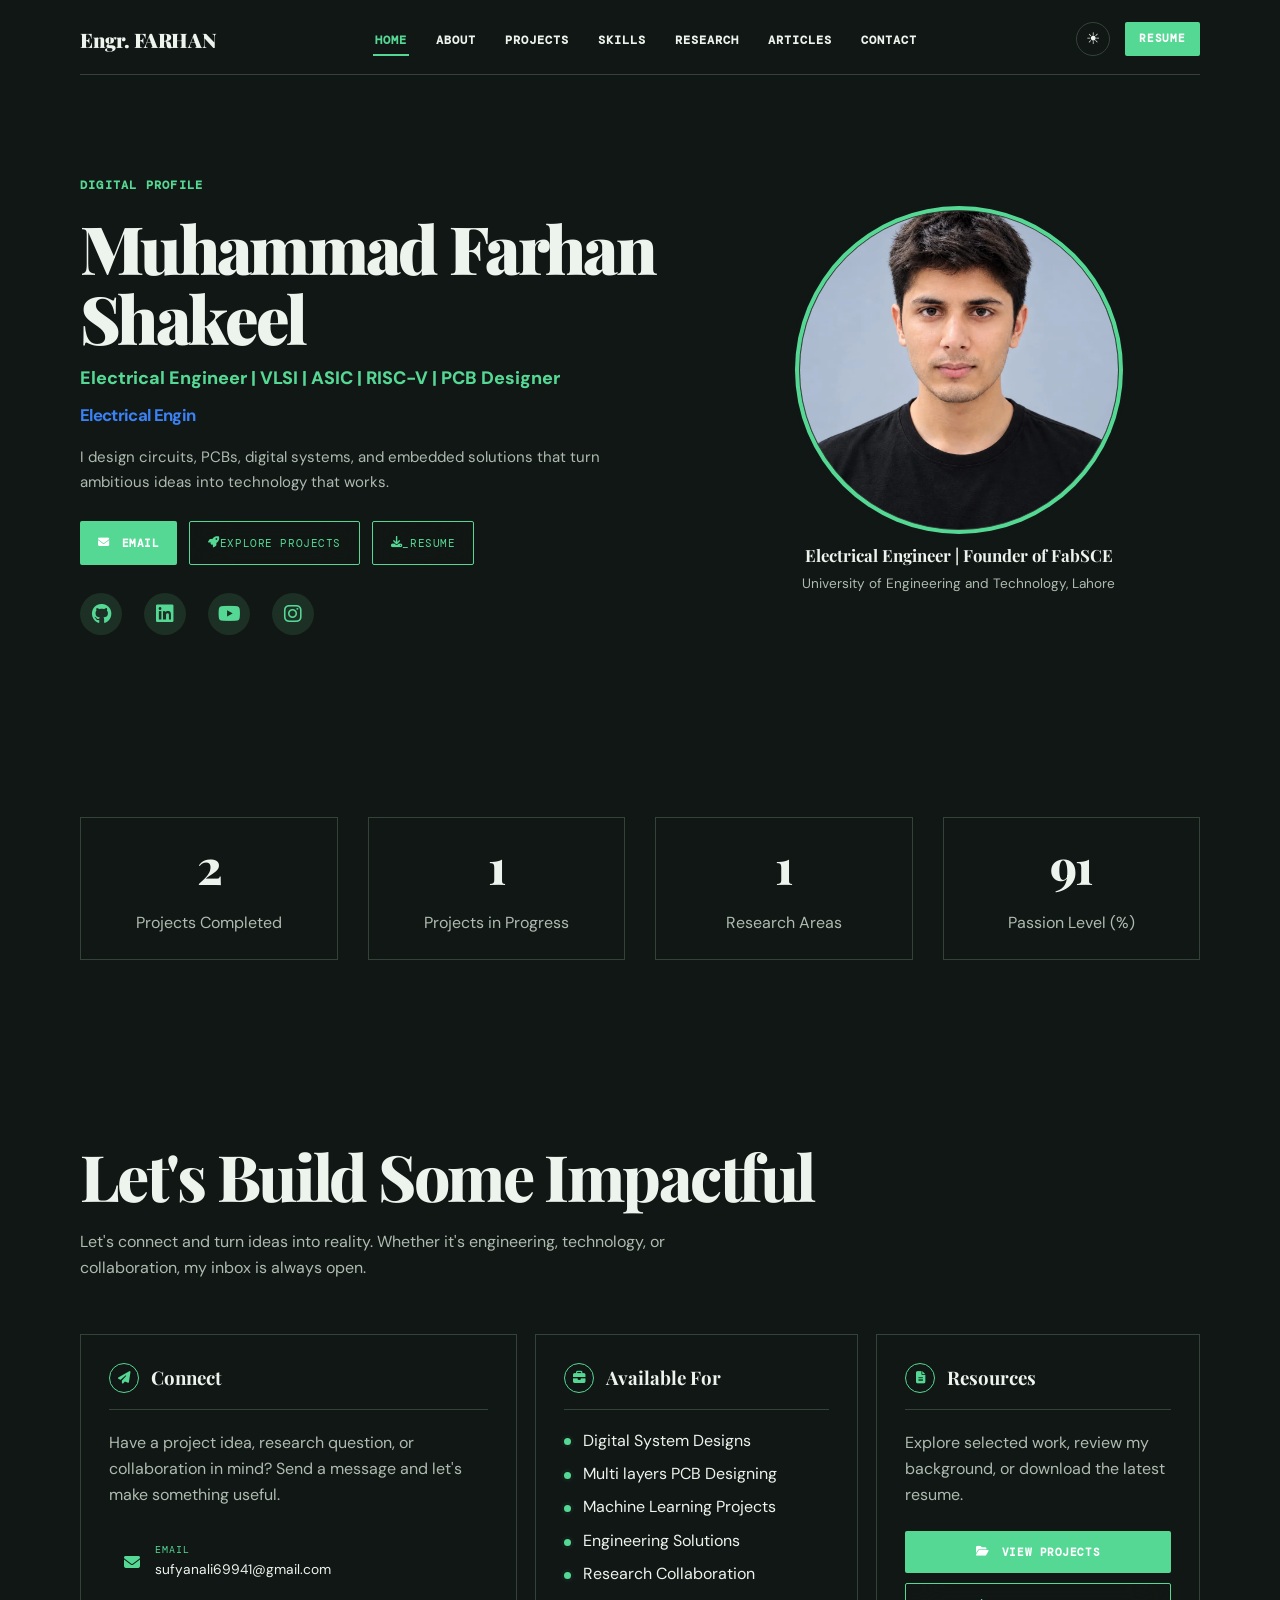
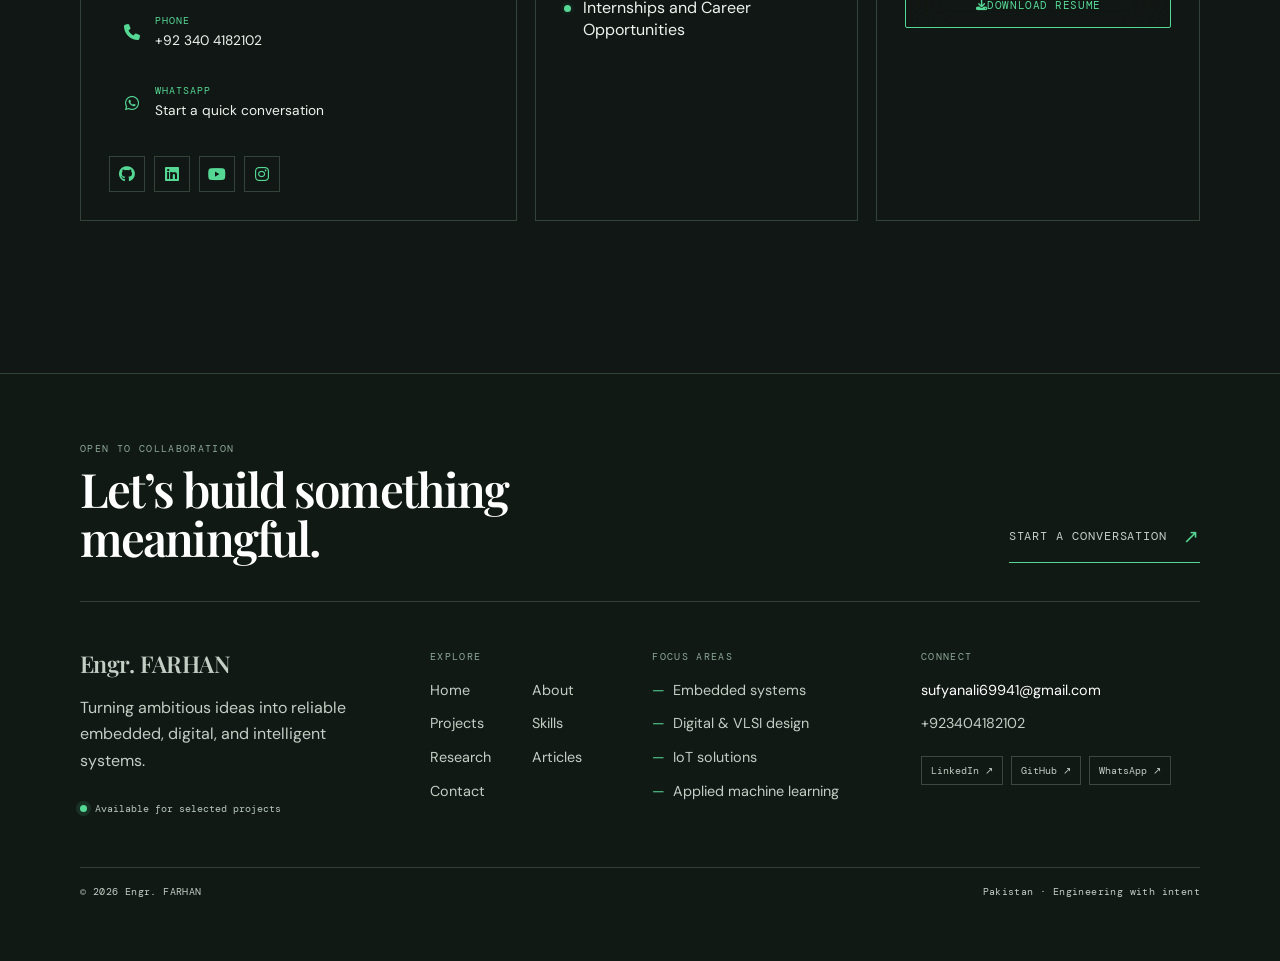
==== index.html @ 2e09f573 "Done" ====
<!DOCTYPE html>
<html lang="en">

<head>

    <script>
        if (localStorage.getItem("portfolio-theme") !== "light") document.documentElement.classList.add("dark-mode-preload");
    </script>

    <meta charset="UTF-8">

    <link rel="preload" as="image" href="assets/images/profile/profile.webp" fetchpriority="high">

    <meta http-equiv="X-UA-Compatible" content="IE=edge">

    <meta name="viewport"
          content="width=device-width, initial-scale=1.0">

    <title>Muhammad Farhan Shakeel | Electrical Engineer | VLSI Engineer | Founder of FabSCE</title>

    <meta name="description"
          content="Portfolio of Farhan — Electrical Engineering Student specializing in Embedded Systems, Digital Systems, Microprocessors, Machine Learning, IoT and PCB Design.">

    <!-- Fonts -->

    <link rel="preconnect"
          href="https://fonts.googleapis.com">

    <link rel="preconnect"
          href="https://fonts.gstatic.com"
          crossorigin>

    <link href="https://fonts.googleapis.com/css2?family=Inter:wght@300;400;500;600;700;800;900&display=swap"
          rel="stylesheet">

    <!-- Icons -->

    <link rel="stylesheet"
          href="https://cdnjs.cloudflare.com/ajax/libs/font-awesome/6.6.0/css/all.min.css">

    <!-- CSS -->
<link rel="stylesheet" href="assets/css/variables.css">
<link rel="stylesheet" href="assets/css/base.css">
<link rel="stylesheet" href="assets/css/navbar.css">
<link rel="stylesheet" href="assets/css/hero.css">
<link rel="stylesheet" href="assets/css/projects.css">
<link rel="stylesheet" href="assets/css/project-page.css">
<link rel="stylesheet" href="assets/css/animations.css">
<link rel="stylesheet" href="assets/css/responsive.css">
<link rel="stylesheet" href="assets/css/reference-theme.css">

</head>

<body class="home-page">

    <!-- Loading Screen -->

    <div id="loader"></div>

    <!-- Animated Background -->

    <div class="background-animation"></div>

    <!-- Cursor -->

    <div class="progress-bar"></div>

    <!-- ========================= -->
    <!-- Navigation -->
    <!-- ========================= -->


      <header>

    <nav class="navbar">

        <a href="index.html" class="logo">
            Engr.<span>FARHAN</span>
        </a>

        <ul class="nav-links">

            <li><a class="active" href="index.html">Home</a></li>

            <li><a href="about.html">About</a></li>

            <li><a href="projects.html">Projects</a></li>

            <li><a href="skills.html">Skills</a></li>

            <li><a href="research.html">Research</a></li>

            <li><a href="contact.html">Contact</a></li>

        </ul>

        <div class="nav-right">
            <a href="assets/resume/resume.pdf"
               class="resume-btn">Resume
            </a>
        </div>

        <div class="menu-btn" aria-label="Open navigation menu">
            <i class="fa-solid fa-bars"></i>
        </div>
    </nav>

</header>

<div class="overlay"></div>

<nav class="mobile-nav">

    <ul>

        <li><a href="index.html">Home</a></li>

        <li><a href="about.html">About</a></li>

        <li><a href="projects.html">Projects</a></li>

        <li><a href="skills.html">Skills</a></li>

        <li><a href="research.html">Research</a></li>

        <li><a href="contact.html">Contact</a></li>

    </ul>

</nav>

    </header>

   <!-- =====================================================
                    HERO SECTION
====================================================== -->

<section id="home" class="hero">

    <div class="container hero-container">

        <div class="hero-left">

            <div class="hero-badge">

                <i class="fa-solid fa-bolt"></i>

                <span>Digital Profile</span>

            </div>

            <h1>Muhammad Farhan Shakeel</h1>

            <p class="hero-intro">
                <span class="hero-identity">Electrical Engineer | VLSI | ASIC | RISC-V | PCB Designer </span>
            </p>

            <h2 class="typing-text">Electrical Engineer</h2>

            <p class="hero-description">
                I design circuits, PCBs, digital systems, and embedded solutions
                that turn ambitious ideas into technology that works.
            </p>

            <div class="hero-buttons">

                <a href="mailto:sufyanali69941@gmail.com" class="btn-primary">
                    <i class="fa-solid fa-envelope"></i>
                    Email
                </a>

                <a href="projects.html"
                   class="btn-secondary">

                    <i class="fa-solid fa-rocket"></i>

                    Explore Projects

                </a>

                <a href="assets/resume/resume.pdf"
                   class="btn-secondary">

                    <i class="fa-solid fa-download"></i>
                       _Resume
                </a>
            </div>

            <div class="hero-social">
                <a href="https://github.com/farhan-shakeel-ee">
                    <i class="fab fa-github"></i>
                </a>

                <a href="https://www.linkedin.com/in/farhanshakeel-ee/">
                    <i class="fab fa-linkedin"></i>
                </a>
                <a href="https://www.youtube.com/@EngineeringTechSton">

                    <i class="fab fa-youtube"></i>

                </a>

                <a href="https://www.instagram.com/farhanshakeel_ee/?hl=en">
                    <i class="fab fa-instagram"></i>
                </a>

            </div>

        </div>

        <div class="hero-right">

            <div class="profile-card">

                <img src="assets/images/profile/profile.webp"
                     alt="Farhan"
                     width="1086" height="1448"
                     fetchpriority="high"
                     loading="eager"
                     decoding="sync">

            </div>

            <div class="profile-caption">
                <strong>Electrical Engineer | Founder of FabSCE</strong>
                <span>University of Engineering and Technology, Lahore</span>
            </div>

        </div>

    </div>

</section>
<!--====================================
        QUICK STATS
=====================================-->

<section class="stats">

    <div class="container">

        <div class="stats-grid">

            <div class="stat-card">

                <h2 data-count="3">3</h2>

                <p>Projects Completed</p>

            </div>

            <div class="stat-card">

                <h2 data-count="2">2</h2>

                <p>Projects in Progress</p>

            </div>

            <div class="stat-card">

                <h2 data-count="2">2</h2>

                <p>Research Areas</p>

            </div>

            <div class="stat-card">

                <h2 data-count="100">100</h2>

                <p>Passion Level (%)</p>

            </div>

        </div>

    </div>

</section>

    <!-- ========================= -->
    <!-- Contact -->
    <!-- ========================= -->

    <section id="contact">

        <div class="container">

            <div class="section-title">

                <h2>Let's Build Some Impactful</h2>
                <p>
                    Let's connect and turn ideas into reality. Whether it's engineering, technology, or collaboration, my inbox is always open.

                </p>

            </div>

            <div class="contact-grid">

                <div class="contact-card contact-primary glass-card">

                    <div class="skill-header">
                        <i class="fa-solid fa-paper-plane"></i>
                        <h3>Connect</h3>
                    </div>

                    <p class="contact-lead">
                        Have a project idea, research question, or collaboration in mind? Send a message and let's make something useful.
                    </p>

                    <div class="contact-links">
                        <a href="mailto:sufyanali69941@gmail.com">
                            <i class="fa-solid fa-envelope"></i>
                            <span><small>Email</small>sufyanali69941@gmail.com</span>
                        </a>
                        <a href="tel:+923404182102">
                            <i class="fa-solid fa-phone"></i>
                            <span><small>Phone</small>+92 340 4182102</span>
                        </a>
                        <a href="https://wa.me/923404182102" target="_blank" rel="noopener">
                            <i class="fa-brands fa-whatsapp"></i>
                            <span><small>WhatsApp</small>Start a quick conversation</span>
                        </a>
                    </div>

                    <div class="contact-socials">
                        <a href="https://github.com/farhan-shakeel-ee" target="_blank" rel="noopener" aria-label="GitHub">
                            <i class="fab fa-github"></i>
                        </a>
                        <a href="https://www.linkedin.com/in/farhanshakeel-ee/" target="_blank" rel="noopener" aria-label="LinkedIn">
                            <i class="fab fa-linkedin"></i>
                        </a>
                        <a href="https://www.youtube.com/@EngineeringTechSton" target="_blank" rel="noopener" aria-label="YouTube">
                            <i class="fab fa-youtube"></i>
                        </a>
                        <a href="https://www.instagram.com/farhanshakeel_ee/?hl=en" target="_blank" rel="noopener" aria-label="Instagram">
                            <i class="fab fa-instagram"></i>
                        </a>
                    </div>

                </div>

                <div class="contact-card available-card glass-card">

                    <div class="skill-header">
                        <i class="fa-solid fa-briefcase"></i>
                        <h3>Available For</h3>
                    </div>

                    <ul class="available-list">
                        <li>Digital System Designs</li>
                        <li>Multi layers PCB Designing</li>
                        <li>Machine Learning Projects</li>
                        <li>Engineering Solutions </li>
                        <li>Research Collaboration</li>
                        <li>Internships and Career Opportunities</li>
                    </ul>

                </div>

                <div class="contact-card resources-card glass-card">

                    <div class="skill-header">
                        <i class="fa-solid fa-file-lines"></i>
                        <h3>Resources</h3>
                    </div>

                    <p>Explore selected work, review my background, or download the latest resume.</p>

                    <div class="resource-actions">
                        <a href="projects.html" class="btn-primary">
                            <i class="fa-solid fa-folder-open"></i>
                            View Projects
                        </a>
                        <a href="assets/resume/resume.pdf" class="btn-secondary">
                            <i class="fa-solid fa-download"></i>
                            Download Resume
                        </a>
                    </div>

                </div>

            </div>

        </div>

    </section>

    <!-- Footer -->

    <footer style="padding: 1.5rem 0 2.5rem; text-align: center; color: var(--text-light);">

        <div class="container">
            <p style="margin: 0;">
                © 2026 Muhammad Farhan Shakeel. Crafted for innovation, engineering, and impactful technology-----FabSCE.
            </p>
        </div>

    </footer>
    <!-- JavaScript -->

       <script src="assets/js/app.js"></script>
</body>
</html>
---- assets/css/variables.css ----
/*==================================================
    DESIGN SYSTEM
    Portfolio v2
==================================================*/

:root {

    /*====================================
        COLORS
    ====================================*/

    --primary: #4F7CFF;
    --primary-light: #7397ff;
    --primary-dark: #2F5DFF;

    --secondary: #00D4FF;

    --accent: #9B5DFF;

    --success: #3DDC84;
    --warning: #F8C537;
    --danger: #FF5C7A;

    /*====================================
        DARK THEME
    ====================================*/

    --bg: #050816;

    --surface: #0B1020;

    --surface-2: #111827;

    --surface-3: #1B2435;

    --card: rgba(17,24,39,0.65);

    --glass: rgba(255,255,255,.05);

    --border: rgba(255,255,255,.08);

    /*====================================
        TEXT
    ====================================*/

    --text: #FFFFFF;

    --text-light: #CBD5E1;

    --text-muted: #94A3B8;

    --heading: #FFFFFF;

    /*====================================
        GRADIENTS
    ====================================*/

    --gradient-primary:
        linear-gradient(
            135deg,
            #4F7CFF,
            #9B5DFF
        );

    --gradient-blue:
        linear-gradient(
            135deg,
            #00D4FF,
            #4F7CFF
        );

    --gradient-purple:
        linear-gradient(
            135deg,
            #7B61FF,
            #D946EF
        );

    --gradient-card:
        linear-gradient(
            180deg,
            rgba(255,255,255,.08),
            rgba(255,255,255,.02)
        );

    /*====================================
        TYPOGRAPHY
    ====================================*/

    --font:
        "Inter",
        sans-serif;

    --fs-xs: .75rem;

    --fs-sm: .875rem;

    --fs-base: 1rem;

    --fs-md: 1.125rem;

    --fs-lg: 1.5rem;

    --fs-xl: 2rem;

    --fs-2xl: 3rem;

    --fs-3xl: 4rem;

    --fs-hero: clamp(3rem,7vw,6rem);

    /*====================================
        FONT WEIGHTS
    ====================================*/

    --fw-light:300;

    --fw-normal:400;

    --fw-medium:500;

    --fw-semibold:600;

    --fw-bold:700;

    --fw-black:900;

    /*====================================
        SPACING
    ====================================*/

    --space-1:.25rem;

    --space-2:.5rem;

    --space-3:.75rem;

    --space-4:1rem;

    --space-5:1.5rem;

    --space-6:2rem;

    --space-7:3rem;

    --space-8:5rem;

    --space-9:7rem;

    /*====================================
        CONTAINER
    ====================================*/

    --container:1320px;

    /*====================================
        RADIUS
    ====================================*/

    --radius-sm:8px;

    --radius-md:14px;

    --radius-lg:22px;

    --radius-xl:30px;

    --radius-full:999px;

    /*====================================
        SHADOWS
    ====================================*/

    --shadow-sm:
        0 5px 15px
        rgba(0,0,0,.2);

    --shadow-md:
        0 15px 40px
        rgba(0,0,0,.35);

    --shadow-lg:
        0 30px 80px
        rgba(0,0,0,.45);

    --shadow-glow:

        0 0 20px rgba(79,124,255,.45),

        0 0 40px rgba(79,124,255,.25);

    /*====================================
        TRANSITIONS
    ====================================*/

    --fast:.25s;

    --normal:.45s;

    --slow:.8s;

    --ease:cubic-bezier(.4,0,.2,1);

    /*====================================
        HEADER
    ====================================*/

    --header-height:80px;

    /*====================================
        Z INDEX
    ====================================*/

    --z-loader:99999;

    --z-modal:9999;

    --z-navbar:500;

    --z-dropdown:300;

    --z-overlay:200;

}


/*==================================================
    RESET
==================================================*/

*,
*::before,
*::after{

    margin:0;

    padding:0;

    box-sizing:border-box;

}

html{

    scroll-behavior:smooth;

}

body{

    font-family:var(--font);

    background:var(--bg);

    color:var(--text);

    overflow-x:hidden;

    line-height:1.6;

}

img{

    display:block;

    width:100%;

}

a{

    color:inherit;

    text-decoration:none;

}

button{

    border:none;

    background:none;

    color:inherit;

    cursor:pointer;

    font-family:inherit;

}

ul{

    list-style:none;

}

input,
textarea{

    font-family:inherit;

}

section{

    padding:120px 0;

}

.container{

    width:min(90%,var(--container));

    margin:auto;

}


/*==================================================
    SCROLLBAR
==================================================*/

::-webkit-scrollbar{

    width:10px;

}

::-webkit-scrollbar-track{

    background:#090d18;

}

::-webkit-scrollbar-thumb{

    background:var(--primary);

    border-radius:20px;

}

::-webkit-scrollbar-thumb:hover{

    background:var(--secondary);

}


::selection{

    background:var(--primary);

    color:white;

}


.text-center{

    text-align:center;

}

.hidden{

    display:none;

}

.flex{

    display:flex;

}

.grid{

    display:grid;

}

.glass{

    background:var(--glass);

    backdrop-filter:blur(18px);

    border:1px solid var(--border);

}

.gradient-text{

    background:var(--gradient-primary);
    -webkit-background-clip:text;
    -webkit-text-fill-color:transparent;
}

.shadow{
    box-shadow:var(--shadow-glow);
}
---- assets/css/base.css ----
@import url("reference-theme.css");

/* Shared theme overrides must win over page-specific legacy rules. */
.nav-links a { color:var(--ink) !important; font-size:.78rem !important; }
.nav-links a:hover, .nav-links a.active { color:var(--green) !important; }
.project-filter button { color:var(--ink) !important; border-color:#aeb9b0 !important; opacity:1 !important; font-size:.72rem !important; }
.project-filter button:hover, .project-filter button.active { color:#fff !important; border-color:var(--green) !important; }

/*==========================================
    BASE STYLES
==========================================*/

body{

    min-height:100vh;

    background:var(--bg);

    color:var(--text);

    font-family:var(--font);

    overflow-x:hidden;

    position:relative;

}

/*==========================================
    MAIN BACKGROUND
==========================================*/

body::before{

    content:"";

    position:fixed;

    inset:0;

    background:

        radial-gradient(circle at top left,
        rgba(79,124,255,.12),
        transparent 30%),

        radial-gradient(circle at bottom right,
        rgba(155,93,255,.12),
        transparent 30%),

        radial-gradient(circle at center,
        rgba(0,212,255,.06),
        transparent 40%);

    z-index:-3;

}

/*==========================================
    GRID BACKGROUND
==========================================*/

body::after{

    content:"";

    position:fixed;

    inset:0;

    background-image:

        linear-gradient(

            rgba(255,255,255,.025) 1px,

            transparent 1px

        ),

        linear-gradient(

            90deg,

            rgba(255,255,255,.025) 1px,

            transparent 1px

        );

    background-size:60px 60px;

    z-index:-2;

    opacity:.35;

}

.background-animation{

    position:fixed;

    inset:0;

    overflow:hidden;

    pointer-events:none;

    z-index:-1;

}

.background-animation::before{

    content:"";

    position:absolute;

    width:600px;

    height:600px;

    border-radius:50%;

    background:#4F7CFF;

    filter:blur(160px);

    opacity:.16;

    top:-200px;

    left:-150px;

    animation:floatOne 18s infinite alternate;

}

.background-animation::after{

    content:"";

    position:absolute;

    width:500px;

    height:500px;

    border-radius:50%;

    background:#9B5DFF;

    filter:blur(180px);

    opacity:.12;

    bottom:-120px;

    right:-100px;

    animation:floatTwo 20s infinite alternate;

}


section{

    position:relative;

    padding:76px 0 70px;

}

main > section:first-child{

    padding-top:132px;

}

section h2{

    font-size:3rem;

    margin-bottom:20px;

    font-weight:800;

}

section p{

    color:var(--text-light);

}

.section-title{

    text-align:center;

    margin-bottom:80px;

}

.section-title span{

    color:var(--primary);

    text-transform:uppercase;

    letter-spacing:3px;

    font-size:.85rem;

}

.section-title h2{

    margin-top:10px;

    font-size:3.3rem;

}

.section-title p{

    max-width:700px;

    margin:auto;

    margin-top:20px;

}

.btn-primary{

    display:inline-flex;

    align-items:center;

    justify-content:center;

    gap:12px;

    padding:16px 34px;

    border-radius:999px;

    background:var(--gradient-primary);

    color:white;

    font-weight:700;

    transition:var(--normal);

    box-shadow:var(--shadow-glow);

}

.btn-primary:hover{

    transform:translateY(-5px);

    scale:1.03;

}

.btn-secondary{

    display:inline-flex;

    align-items:center;

    justify-content:center;

    padding:16px 34px;

    border-radius:999px;

    border:1px solid var(--border);

    backdrop-filter:blur(20px);

    background:rgba(255,255,255,.04);

    transition:var(--normal);

}

.btn-secondary:hover{

    background:rgba(255,255,255,.08);

}

.glass-card{

    background:rgba(255,255,255,.04);

    backdrop-filter:blur(18px);

    border:1px solid rgba(255,255,255,.08);

    border-radius:24px;

    overflow:hidden;

    transition:var(--normal);

}

.glass-card:hover{

    transform:translateY(-10px);

    border-color:var(--primary);

    box-shadow:var(--shadow-glow);

}

section#timeline{

    background:linear-gradient(180deg, rgba(79,124,255,.08), rgba(155,93,255,.03));

}

.timeline-wrapper{

    position:relative;

    display:grid;

    gap:3rem;

    padding:3rem 0 1rem;

}

.timeline-line{

    position:absolute;

    left:50%;

    top:0;

    bottom:0;

    width:4px;

    background:linear-gradient(180deg, rgba(79,124,255,.65), rgba(155,93,255,.35));

    transform:translateX(-50%);

    border-radius:999px;

}

.timeline-item{

    position:relative;

    width:100%;

    display:grid;

    align-items:flex-start;

}

.timeline-item.left{

    padding-right:5rem;

}

.timeline-item.right{

    padding-left:5rem;

}

.timeline-item::before{

    content:"";

    position:absolute;

    top:2.5rem;

    width:18px;

    height:18px;

    border-radius:50%;

    background:var(--bg);

    border:4px solid var(--primary);

    box-shadow:0 0 0 8px rgba(79,124,255,.12);

}

.timeline-item.left::before{

    right:calc(50% - 9px);

}

.timeline-item.right::before{

    left:calc(50% - 9px);

}

.timeline-content{

    padding:2rem;

    border-radius:28px;

    border:1px solid rgba(255,255,255,.14);

    background:rgba(255,255,255,.14);

    box-shadow:0 18px 45px rgba(0,0,0,.1);

    transition:transform .25s ease, box-shadow .25s ease;

}

.timeline-content:hover{

    transform:translateY(-4px);

    box-shadow:0 24px 55px rgba(0,0,0,.14);

}

.timeline-date{

    display:inline-block;

    margin-bottom:1rem;

    color:var(--primary);

    font-weight:700;

    letter-spacing:.12em;

    text-transform:uppercase;

}

.timeline-content{

    padding:2rem;

    border-radius:28px;

    border:1px solid rgba(255,255,255,.14);

    background:rgba(255,255,255,.14);

    box-shadow:0 18px 45px rgba(0,0,0,.1);

    transition:transform .25s ease, box-shadow .25s ease;

}

.timeline-content:hover{

    transform:translateY(-4px);

    box-shadow:0 24px 55px rgba(0,0,0,.14);

}

.timeline-content h3{

    margin-bottom:.75rem;

}

.timeline-content ul{

    margin:1rem 0 0;

    padding-left:1.35rem;

    list-style-type:disc;

    color:var(--text-light);

}

.timeline-content ul li{

    margin-bottom:.65rem;

}

.timeline-item.left .timeline-content{

    text-align:right;

}

.timeline-item.right .timeline-content{

    text-align:left;

}

.section-title{

    margin-bottom:3rem;

}


.timeline-content h3{

    margin-bottom:.75rem;

}

.timeline-content ul{

    margin:1rem 0 0;

    padding-left:1.25rem;

    list-style-type:disc;

    color:var(--text-light);

}

.timeline-content ul li{

    margin-bottom:.65rem;

}

.glass-panel{

    background:rgba(255,255,255,.03);

    border:1px solid rgba(255,255,255,.07);

    backdrop-filter:blur(24px);

    border-radius:30px;

}


.badge{

    display:inline-flex;

    align-items:center;

    gap:8px;

    padding:8px 18px;

    border-radius:999px;

    background:rgba(79,124,255,.12);

    color:var(--primary);

    font-size:.85rem;

    font-weight:600;

}


.hover-glow{

    transition:.4s;

}

.hover-glow:hover{

    box-shadow:

        0 0 30px rgba(79,124,255,.35);

}


.divider{

    width:120px;

    height:5px;

    border-radius:999px;

    margin:25px auto;

    background:var(--gradient-primary);

}

.progress-bar{

    position:fixed;

    top:0;

    left:0;

    width:0;

    height:4px;

    background:var(--gradient-blue);

    z-index:99999;

}


#loader{

    position:fixed;

    inset:0;

    display:flex;

    justify-content:center;

    align-items:center;

    background:#050816;

    z-index:999999;

}

/* Missing in animations.css */
.cursor {
    display:none !important;
  width: 30px;
  height: 30px;
  border: 2px solid var(--primary);
  border-radius: 50%;
  position: fixed;
  pointer-events: none;
  z-index: 9999;
  transition: transform 0.1s ease;
}

.cursor-dot {
    display:none !important;
  width: 6px;
  height: 6px;
  background: var(--primary);
  border-radius: 50%;
  position: fixed;
  pointer-events: none;
  z-index: 9999;
}
---- assets/css/navbar.css ----
/*==================================================
                    NAVBAR
==================================================*/

header{

    position:fixed;

    top:20px;

    left:50%;

    transform:translateX(-50%);

    width:min(95%,1350px);

    z-index:1000;

    transition:.4s ease;

}

.navbar{

    display:flex;

    align-items:center;

    justify-content:space-between;

    padding:14px 30px;

    background:rgba(10,15,30,.55);

    backdrop-filter:blur(22px);

    border:1px solid rgba(255,255,255,.08);

    border-radius:18px;

    box-shadow:

        0 10px 35px rgba(0,0,0,.25);

}

.logo{

    font-size:1.6rem;

    font-weight:900;

    letter-spacing:2px;

    color:white;

    cursor:pointer;

    position:relative;

}

.logo span{

    color:var(--primary);

}

.logo::after{

    content:"";

    position:absolute;

    left:0;

    bottom:-5px;

    width:100%;

    height:3px;

    border-radius:20px;

    background:var(--gradient-primary);

    transform:scaleX(0);

    transform-origin:left;

    transition:.4s;

}

.logo:hover::after{

    transform:scaleX(1);

}


.nav-links{

    display:flex;

    align-items:center;

    gap:35px;

}

.nav-links li{

    position:relative;

}

.nav-links a{

    color:var(--text-light);

    font-weight:1000;

    transition:.35s;

}

.nav-links a:hover{

    color:white;

}



.nav-links a::after{

    content:"";

    position:absolute;

    left:0;

    bottom:-10px;

    width:100%;

    height:3px;

    background:var(--gradient-primary);

    border-radius:20px;

    transform:scaleX(0);

    transform-origin:left;

    transition:.35s;

}

.nav-links a:hover::after,

.nav-links a.active::after{

    transform:scaleX(1);

}

.nav-links a.active{

    color:white;

}


.nav-right{

    display:flex;

    align-items:center;

    gap:15px;

}


.icon-btn{

    width:48px;

    height:48px;

    border-radius:50%;

    display:flex;

    align-items:center;

    justify-content:center;

    background:rgba(255,255,255,.05);

    border:1px solid rgba(255,255,255,.06);

    transition:.35s;

    cursor:pointer;

}

.icon-btn:hover{

    transform:translateY(-4px);

    background:var(--primary);

    color:white;

}


.resume-btn{

    padding:14px 26px;

    border-radius:999px;

    background:var(--gradient-primary);

    color:white;

    font-weight:600;

    transition:.4s;

}

.resume-btn:hover{

    transform:translateY(-4px);

    box-shadow:var(--shadow-glow);

}


header.scrolled{

    top:10px;

}

header.scrolled .navbar{

    background:rgba(5,8,22,.82);

    border-color:rgba(255,255,255,.12);

}


.menu-btn{

    display:none;

    width:48px;

    height:48px;

    border-radius:12px;

    background:rgba(255,255,255,.05);

    align-items:center;

    justify-content:center;

    cursor:pointer;

    color:white;

    font-size:1.25rem;

}


.mobile-nav{

    position:fixed;

    top:0;

    right:-100%;

    width:340px;

    height:100vh;

    background:#08101F;

    backdrop-filter:blur(30px);

    transition:.45s ease;

    z-index:2000;

    padding:100px 35px;

}

.mobile-nav.active{

    right:0;

}


.mobile-nav ul{

    display:flex;

    flex-direction:column;

    gap:25px;

}

.mobile-nav a{

    font-size:1.2rem;

    color:white;

}


.overlay{

    position:fixed;

    inset:0;

    background:rgba(0,0,0,.6);

    backdrop-filter:blur(3px);

    opacity:0;

    visibility:hidden;

    transition:.35s;

    z-index:1500;

}

.overlay.active{

    opacity:1;

    visibility:visible;

}

@media(max-width:1000px){

.nav-links{

display:none;

}

.resume-btn{

display:none;

}

.menu-btn{

display:flex;

}

}
---- assets/css/hero.css ----
/*==================================================
                    HERO
==================================================*/

.hero{

    min-height:calc(100vh - 20px);

    display:flex;

    align-items:center;

    position:relative;

}

.hero-container{

    display:grid;

    grid-template-columns:1.1fr .9fr;

    align-items:center;

    gap:80px;

}

.hero-left h1{

    font-size:clamp(3.5rem,8vw,6rem);

    font-weight:900;

    line-height:1;

    margin:25px 0;

}

.hero-left h2{

    font-size:2rem;

    color:var(--text-light);

    margin-bottom:30px;

}

.hero-left p{

    max-width:650px;

    color:var(--text-muted);

    font-size:1.1rem;

    margin-bottom:40px;

}

.hero-badge{

    display:inline-flex;

    align-items:center;

    gap:12px;

    padding:12px 22px;

    border-radius:999px;

    background:rgba(79,124,255,.12);

    border:1px solid rgba(79,124,255,.25);

    color:var(--primary);

    font-weight:600;

}


.hero-buttons{

    display:flex;

    gap:20px;

    margin-bottom:45px;

    flex-wrap:wrap;

}


.hero-social{

    display:flex;

    gap:18px;

}

.hero-social a{

    width:52px;

    height:52px;

    border-radius:50%;

    display:flex;

    align-items:center;

    justify-content:center;

    background:rgba(255,255,255,.05);

    transition:.35s;

}

.hero-social a:hover{

    background:var(--primary);

    transform:translateY(-6px);

}


.profile-card{

    width:420px;

    height:520px;

    margin:auto;

    border-radius:35px;

    overflow:hidden;

    background:var(--gradient-card);

    border:1px solid rgba(255,255,255,.08);

    backdrop-filter:blur(18px);

    position:relative;

    animation:float 6s ease-in-out infinite;

}

.profile-card img{

    width:100%;

    height:100%;

    object-fit:cover;

}


.floating-card{

    position:absolute;

    padding:15px 22px;

    border-radius:18px;

    background:rgba(15,20,35,.8);

    backdrop-filter:blur(16px);

    border:1px solid rgba(255,255,255,.08);

    display:flex;

    align-items:center;

    gap:10px;

    box-shadow:var(--shadow-md);

}

.one{

    top:10%;

    left:-40px;

}

.two{

    top:28%;

    right:-30px;

}

.three{

    bottom:22%;

    left:-50px;

}

.four{

    bottom:5%;

    right:-20px;

}


.stats{

    padding:60px 0 100px;

}

.stats-grid{

    display:grid;

    grid-template-columns:repeat(4,1fr);

    gap:30px;

}

.stat-card{

    padding:35px;

    border-radius:24px;

    text-align:center;

    background:rgba(255,255,255,.04);

    border:1px solid rgba(255,255,255,.08);

    backdrop-filter:blur(16px);

    transition:.35s;

}

.stat-card:hover{

    transform:translateY(-10px);

    box-shadow:var(--shadow-glow);

}

.stat-card h2{

    font-size:3rem;

    color:var(--primary);

}

.stat-card p{

    color:var(--text-light);

}
---- assets/css/projects.css ----
/*=========================================
                PROJECTS
==========================================*/

.projects{

    padding:150px 0;

}

.projects-grid{

    display:grid;

    grid-template-columns:

        repeat(auto-fit,minmax(360px,1fr));

    gap:40px;

    margin-top:70px;

}


.project-search{

    width:700px;

    max-width:100%;

    margin:50px auto;

    display:flex;

    align-items:center;

    gap:15px;

    padding:18px 28px;

    border-radius:20px;

    background:rgba(255,255,255,.04);

    border:1px solid rgba(255,255,255,.08);

}

.project-search input{

    width:100%;

    background:none;

    border:none;

    color:white;

    font-size:1rem;

    outline:none;

}


.project-filter{

    display:flex;

    justify-content:center;

    flex-wrap:wrap;

    gap:15px;

    margin-bottom:60px;

}

.project-filter button{

    padding:12px 24px;

    border-radius:999px;

    background:rgba(255,255,255,.04);

    color:white;

    border:1px solid rgba(255,255,255,.08);

    transition:.35s;

}

.project-filter button:hover,

.project-filter button.active{

    background:var(--primary);

}




.project-card{

    border-radius:28px;

    overflow:hidden;

    background:#111827;

    transition:.45s;

    position:relative;

    border:1px solid rgba(255,255,255,.08);

}



.project-card:hover{

    transform:

        translateY(-15px)

        scale(1.02);

    box-shadow:

        0 30px 80px

        rgba(79,124,255,.25);

}


.project-image{

    height:240px;

    overflow:hidden;

}

.project-image img{

    width:100%;

    height:100%;

    object-fit:cover;

    transition:.5s;

}

.project-card:hover img{

    transform:scale(1.1);

}



.project-body{

    padding:28px;

}



.project-info{

    display:grid;

    grid-template-columns:repeat(2,1fr);

    gap:15px;

    margin:25px 0;

}

.project-info div{

    background:rgba(255,255,255,.04);

    padding:15px;

    border-radius:14px;

    text-align:center;

}



.project-card .btn-primary{

    width:100%;

}


.featured-project{

    margin-top:80px;

    margin-bottom:90px;

    border-radius:35px;

    overflow:hidden;

    display:grid;

    grid-template-columns:1fr 1fr;

    background:#101827;

}



/* skills */


.skills-grid{

    display:grid;

    grid-template-columns:repeat(auto-fit,minmax(min(100%,350px),1fr));

    gap:35px;

}

.skill-category{

    padding:35px;

    min-width:0;


}

.skill-header{

    display:flex;

    align-items:center;

    gap:15px;

    margin-bottom:25px;

}

.skill{

    margin-bottom:22px;

}

.skill-info{

    display:flex;

    justify-content:space-between;

    margin-bottom:8px;

}

.skill-bar{

    height:10px;

    border-radius:20px;

    background:rgba(255,255,255,.08);

    overflow:hidden;

}

.skill-progress{

    height:100%;

    background:linear-gradient(90deg,#4f7cff,#7c5cff);

    border-radius:20px;

    animation:growBar 1.5s ease;

}

@keyframes growBar{

    from{

        width:0;

    }

}
---- assets/css/project-page.css ----
#projectHero{

    min-height:100vh;

    display:flex;

    align-items:center;

    padding-top:120px;

}


.project-hero{

    display:grid;

    grid-template-columns:1.1fr .9fr;

    gap:70px;

    align-items:center;

}

.project-cover{

    border-radius:30px;

    overflow:hidden;

    box-shadow:var(--shadow-lg);

}

.project-cover img{

    width:100%;

    height:100%;

    display:block;

    object-fit:contain;

    background:var(--paper);

}


.project-content h1{

    font-size:4rem;

    margin-bottom:20px;

}

.project-content p{

    color:var(--text-light);

    margin:25px 0;

    line-height:1.8;

}


.tech-list{

    display:flex;

    flex-wrap:wrap;

    gap:15px;

    margin:35px 0;

}

.tech-list span{

    padding:10px 18px;

    border-radius:999px;

    background:rgba(79,124,255,.15);

    color:var(--primary);

}


.gallery-grid{

    display:grid;

    grid-template-columns:

    repeat(auto-fill,minmax(300px,1fr));

    gap:25px;

}

.gallery-grid img{

    display:block;

    width:100%;

    height:100%;

    aspect-ratio:16 / 9;

    object-fit:contain;

    background:var(--paper);

    border-radius:18px;

    cursor:pointer;

    transition:.4s;

}

.gallery-grid img:hover{

    transform:scale(1.05);

}



.video-grid{

    display:grid;

    grid-template-columns:

    repeat(auto-fit,minmax(450px,1fr));

    gap:30px;

}

.video-grid video{

    width:100%;

    border-radius:20px;

}


.spec-table{

    width:100%;

    border-collapse:collapse;

}

.spec-table td{

    padding:18px;

    border-bottom:1px solid rgba(255,255,255,.08);

}

.spec-table tr:hover{

    background:rgba(255,255,255,.03);

}



.download-grid{

    display:grid;

    grid-template-columns:

    repeat(auto-fit,minmax(250px,1fr));

    gap:25px;

}

.download-card{

    padding:30px;

    border-radius:20px;

    background:rgba(255,255,255,.04);

    transition:.35s;

}

.download-card:hover{

    transform:translateY(-8px);

}


.related-grid{

    display:grid;

    grid-template-columns:

    repeat(auto-fit,minmax(320px,1fr));

    gap:35px;

}


/*====================================
        LIGHTBOX
====================================*/

.lightbox{

    position:fixed;

    inset:0;

    background:rgba(0,0,0,.92);

    display:flex;

    justify-content:center;

    align-items:center;

    opacity:0;

    visibility:hidden;

    transition:.35s;

    z-index:99999;

}

.lightbox.active{

    opacity:1;

    visibility:visible;

}

.lightbox img{

    max-width:90%;

    max-height:85vh;

    border-radius:20px;

}

.lightbox button{

    position:absolute;

    width:60px;

    height:60px;

    border-radius:50%;

    background:rgba(255,255,255,.08);

    color:white;

    font-size:1.3rem;

}

.close{

    top:30px;

    right:30px;

}

.prev{

    left:40px;

}

.next{

    right:40px;

}
---- assets/css/animations.css ----
/*==================================================
                FADE UP
==================================================*/

.fade-up{

    opacity:0;

    transform:translateY(50px);

    transition:

        opacity .8s ease,

        transform .8s ease;

}

.fade-up.show{

    opacity:1;

    transform:translateY(0);

}


.fade-left{

    opacity:0;

    transform:translateX(-60px);

    transition:.8s;

}

.fade-left.show{

    opacity:1;

    transform:translateX(0);

}

.fade-right{

    opacity:0;

    transform:translateX(60px);

    transition:.8s;

}

.fade-right.show{

    opacity:1;

    transform:translateX(0);

}


.scale{

    opacity:0;

    transform:scale(.85);

    transition:.7s;

}

.scale.show{

    opacity:1;

    transform:scale(1);

}


.rotate{

    opacity:0;

    transform:rotate(-10deg) scale(.9);

    transition:.8s;

}

.rotate.show{

    opacity:1;

    transform:rotate(0deg) scale(1);

}


@keyframes float{

0%{

transform:translateY(0);

}

50%{

transform:translateY(-18px);

}

100%{

transform:translateY(0);

}

}

.float{

animation:float 6s ease-in-out infinite;

}

@keyframes glow{

0%{

box-shadow:0 0 0 rgba(79,124,255,.3);

}

50%{

box-shadow:

0 0 30px

rgba(79,124,255,.6);

}

100%{

box-shadow:0 0 0 rgba(79,124,255,.3);

}

}

.glow{

animation:glow 3s infinite;

}


@keyframes gradientMove{

0%{

background-position:0% 50%;

}

50%{

background-position:100% 50%;

}

100%{

background-position:0% 50%;

}

}

.animated-gradient{

background-size:300% 300%;

animation:

gradientMove

8s linear infinite;

}



@keyframes pulse{

0%{

transform:scale(1);

}

50%{

transform:scale(1.08);

}

100%{

transform:scale(1);

}

}

.pulse{

animation:pulse 2.5s infinite;

}


.shine{

position:relative;

overflow:hidden;

}

.shine::before{

content:"";

position:absolute;

top:0;

left:-100%;

width:50%;

height:100%;

background:

linear-gradient(

90deg,

transparent,

rgba(255,255,255,.35),

transparent

);

transform:skewX(-25deg);

transition:.8s;

}

.shine:hover::before{

left:160%;

}

.project-card{

transition:

transform .4s,

box-shadow .4s;

}

.project-card:hover{

transform:

translateY(-12px)

rotateX(3deg);

}


.btn-primary{

position:relative;

overflow:hidden;

}

.btn-primary::after{

content:"";

position:absolute;

width:0;

height:0;

border-radius:50%;

background:

rgba(255,255,255,.25);

left:50%;

top:50%;

transform:

translate(-50%,-50%);

transition:.45s;

}

.btn-primary:hover::after{

width:350px;

height:350px;

}


body{

animation:

pageLoad

.6s ease;

}

@keyframes pageLoad{

from{

opacity:0;

transform:translateY(20px);

}

to{

opacity:1;

transform:translateY(0);

}

}


.delay-1{

transition-delay:.1s;

}

.delay-2{

transition-delay:.2s;

}

.delay-3{

transition-delay:.3s;

}

.delay-4{

transition-delay:.4s;

}

.delay-5{

transition-delay:.5s;

}



.progress-bar{

position:fixed;

top:0;

left:0;

height:4px;

width:0;

background:linear-gradient(

90deg,

#4f7cff,

#7c5cff,

#00d4ff

);

z-index:99999;

transition:width .1s linear;

}


/* ==================================================
                CUSTOM CURSOR
================================================== */
.cursor {
    width: 30px;
    height: 30px;
    border: 2px solid var(--primary);
    border-radius: 50%;
    position: fixed;
    pointer-events: none;
    z-index: 9999;
    transition: transform 0.15s ease, width 0.15s ease, height 0.15s ease;
}

.cursor-dot {
    width: 6px;
    height: 6px;
    background: var(--primary);
    border-radius: 50%;
    position: fixed;
    pointer-events: none;
    z-index: 9999;
    transition: transform 0.15s ease;
}

.cursor.hover {
    transform: scale(1.5);
    background: rgba(79, 124, 255, 0.15);
    border-color: var(--primary-light);
}

.cursor-dot.hover {
    transform: scale(0.5);
}
---- assets/css/responsive.css ----
/*==================================================
                LARGE DESKTOP
==================================================*/

@media (min-width:1600px){

.container{

    max-width:1500px;

}

.hero-left h1{

    font-size:6rem;

}

.projects-grid{

    grid-template-columns:repeat(3,1fr);

}

}


/*==================================================
                LAPTOP
==================================================*/

@media (max-width:1400px){

.container{

    width:92%;

}

.hero-container{

    gap:50px;

}

.profile-card{

    width:360px;

    height:460px;

}

}


/*==================================================
            SMALL LAPTOP
==================================================*/

@media (max-width:1200px){

.hero-container{

    grid-template-columns:1fr;

    text-align:center;

}

.hero-left{

    order:2;

}

.hero-right{

    order:1;

}

.hero-buttons{

    justify-content:center;

}

.hero-social{

    justify-content:center;

}

.stats-grid{

    grid-template-columns:repeat(2,1fr);

}

.project-hero{

    grid-template-columns:1fr;

}

.featured-project{

    grid-template-columns:1fr;

}

}


/*==================================================
                TABLET
==================================================*/

@media (max-width:992px){

.nav-links{

    display:none;

}

.menu-btn{

    display:flex;

}

.project-search{

    width:100%;

}

.projects-grid{

    grid-template-columns:repeat(2,1fr);

}

.gallery-grid{

    grid-template-columns:repeat(2,1fr);

}

.video-grid{

    grid-template-columns:1fr;

}

.download-grid{

    grid-template-columns:repeat(2,1fr);

}

.related-grid{

    grid-template-columns:repeat(2,1fr);

}

}


/*==================================================
            LARGE MOBILE
==================================================*/

@media (max-width:768px){

section{

    padding:88px 0 44px;

}

main > section:first-child{

    padding-top:116px;

}

.hero{

    min-height:calc(100vh - 72px);
    padding-top:72px;

}

.hero-left h1{

    font-size:3.3rem;

}

.hero-left h2{

    font-size:1.5rem;

}

.profile-card{

    width:300px;

    height:390px;

}

.stats-grid{

    grid-template-columns:1fr;

}

.projects-grid{

    grid-template-columns:1fr;

}

.gallery-grid{

    grid-template-columns:1fr;

}

.download-grid{

    grid-template-columns:1fr;

}

.related-grid{

    grid-template-columns:1fr;

}

.project-filter{

    justify-content:flex-start;

    overflow-x:auto;

    padding-bottom:10px;

}

.project-filter::-webkit-scrollbar{

    height:6px;

}

}

/*==================================================
                MOBILE
==================================================*/

@media (max-width:576px){

header{

    top:8px;
    width:calc(100% - 16px);

}

.navbar{

    padding:10px 14px;

}

.hero-left h1{

    font-size:2.7rem;

}

.hero{

    padding-top:72px;

}

main > section:first-child{

    padding-top:104px;

}

.hero-left p{

    font-size:1rem;

}

.hero-buttons{

    flex-direction:column;

}

.hero-buttons a{

    width:100%;

    justify-content:center;

}

.section-title h2{

    font-size:2rem;

}

.project-card{

    border-radius:20px;

}

.timeline-wrapper{

    padding-left:1.8rem;

}

.timeline-item{

    width:100%;

    text-align:left;

    justify-self:start;

    padding:0;

}

.timeline-item.left,

.timeline-item.right{

    text-align:left;

    padding:0;

}

.timeline-item::before{

    left:12px;

    right:auto;

    top:2rem;

}

.timeline-line{

    left:12px;

}

.timeline-content{

    margin-left:2.4rem;

}

.project-body{

    padding:20px;

}

.featured-content{

    padding:25px;

}

}


/*==================================================
            SMALL PHONES
==================================================*/

@media (max-width:420px){

.profile-card{

    width:250px;

    height:320px;

}

.hero-badge{

    font-size:.8rem;

}

.logo{

    font-size:1.2rem;

}

.project-search{

    padding:14px 18px;

}

.lightbox img{

    max-width:96%;

}

}



/*==================================================
        LANDSCAPE PHONES
==================================================*/

@media (max-height:500px){

.hero{

    min-height:auto;

    padding:120px 0;

}

.mobile-nav{

    overflow-y:auto;

}

}

/*==================================================
            TOUCH DEVICES
==================================================*/

@media (hover:none){

.project-card:hover{

    transform:none;

}

.btn-primary:hover{

    transform:none;

}

.hero-social a:hover{

    transform:none;

}

}


/*==================================================
        REDUCED MOTION
==================================================*/

@media (prefers-reduced-motion:reduce){

*{

    animation:none !important;

    transition:none !important;

    scroll-behavior:auto !important;

}

}


/*==================================================
                PRINT
==================================================*/

@media print{

header,

footer,

.hero-social,

.hero-buttons,

.menu-btn,

.overlay,

.mobile-nav{

    display:none !important;

}

body{

    background:white;

    color:black;

}

.project-card{

    box-shadow:none;

    border:1px solid #ccc;

}

}
---- assets/css/reference-theme.css ----
@import url('https://fonts.googleapis.com/css2?family=DM+Mono:wght@400;500&family=DM+Sans:wght@400;500;600;700&family=Playfair+Display:wght@600;700;800&display=swap');

:root {
    --paper: #f4f2ec;
    --ink: #17231d;
    --muted-ink: #66716a;
    --line: #d8d8ce;
    --green: #1d5b42;
    --green-soft: #e4ece6;
    --orange: #c46232;
    --serif: 'Playfair Display', Georgia, serif;
    --sans: 'DM Sans', sans-serif;
    --mono: 'DM Mono', monospace;
}

body.dark-mode {
    --paper: #111714;
    --ink: #edf3ed;
    --muted-ink: #aebbb0;
    --line: #34433a;
    --green: #56d895;
    --green-soft: #1d3026;
}

html.dark-mode-preload {
    background: #111714;
}

html.dark-mode-preload body {
    --paper: #111714;
    --ink: #edf3ed;
    --muted-ink: #aebbb0;
    --line: #34433a;
    --green: #56d895;
    --green-soft: #1d3026;
}

html { scroll-behavior: smooth; overflow-x:clip; }
body {
    background: var(--paper) !important;
    color: var(--ink) !important;
    font-family: var(--sans) !important;
    line-height: 1.65;
    opacity: 1;
    transform: none;
    animation: none;
    transition: opacity 150ms ease-out;
}
body.page-leaving { opacity: 0; pointer-events: none; }
@media (prefers-reduced-motion: reduce) {
    body { transition: none; }
}
body::before, body::after, .background-animation, #particles, #loader, .progress-bar { display:none !important; }
.container { width:min(1120px, calc(100% - 48px)); max-width:none; margin:auto; }
header {
    position:relative !important; top:auto !important; left:auto !important; transform:none !important;
    width:auto !important; padding:22px 0 0; z-index:10;
}
.navbar {
    width:min(1120px, calc(100% - 48px)); margin:auto; padding:0 0 18px;
    background:transparent !important; border:0 !important; border-bottom:1px solid var(--line) !important;
    border-radius:0 !important; box-shadow:none !important; backdrop-filter:none !important;
}
.logo { color:var(--ink) !important; font-family:var(--serif); font-size:1.25rem; letter-spacing:-.02em; }
.logo span { color:var(--green) !important; }
.logo::after { display:none; }
.nav-links { gap:25px; }
.nav-links a { position:relative; color:var(--ink) !important; font-family:var(--mono); font-size:.78rem; text-transform:uppercase; letter-spacing:.08em; padding:8px 2px; transition:color .2s ease, transform .2s ease; }
.nav-links a::before { content:""; position:absolute; left:0; right:0; bottom:0; height:2px; background:var(--green); transform:scaleX(0); transform-origin:left; transition:transform .2s ease; }
.nav-links a:hover, .nav-links a.active { color:var(--green) !important; transform:translateY(-2px); }
.nav-links a:hover::before, .nav-links a.active::before { transform:scaleX(1); }
.nav-links a::after { display:none; }
.resume-btn { padding:8px 14px; border-radius:2px; background:var(--green) !important; color:#fff !important; font-family:var(--mono); font-size:.68rem; text-transform:uppercase; letter-spacing:.08em; }
.theme-toggle { width:34px; height:34px; padding:0; border:1px solid var(--line); border-radius:50%; background:transparent; color:var(--ink); cursor:pointer; font-size:1rem; line-height:1; }
.theme-toggle:hover { background:var(--green); color:#fff; }
.theme-toggle:hover, .pdf-theme-toggle:hover, .mobile-nav-close:hover, .menu-btn:hover { transform:scale(1.05) !important; }
.menu-btn { border-radius:2px; background:transparent !important; color:var(--ink); border:1px solid var(--line); }
.menu-btn i { display:block; width:18px; height:14px; font-size:0; background:linear-gradient(to bottom, var(--ink) 0 2px, transparent 2px 6px, var(--ink) 6px 8px, transparent 8px 12px, var(--ink) 12px 14px); }
.mobile-nav { background:var(--paper) !important; width:min(360px, 90vw); height:100vh; height:100dvh; right:0; padding:90px 22px max(24px, env(safe-area-inset-bottom)); overflow-y:auto; overscroll-behavior:contain; clip-path:inset(0 0 0 100%); visibility:hidden; pointer-events:none; transition:clip-path .3s ease, visibility .3s; border-left:1px solid var(--line); }
.mobile-nav.active { clip-path:inset(0); visibility:visible; pointer-events:auto; }
.mobile-nav ul { gap:8px; }
.mobile-nav a { display:flex; align-items:center; justify-content:space-between; min-height:52px; padding:12px 16px; border:1px solid transparent; border-radius:10px; color:var(--ink) !important; transition:background .2s, color .2s, transform .2s; -webkit-tap-highlight-color:transparent; }
.mobile-nav a::after { content:"→"; opacity:.45; transition:transform .2s; }
.mobile-nav a:hover, .mobile-nav a.active, .mobile-nav a:focus-visible { background:var(--green-soft); color:var(--green) !important; border-color:var(--line); }
.mobile-nav a:hover::after { transform:translateX(4px); }
.mobile-nav a:active { transform:scale(.97); background:var(--green-soft); }
.menu-btn:focus-visible, .mobile-nav-close:focus-visible, .mobile-nav a:focus-visible { outline:2px solid var(--green); outline-offset:3px; }
body.menu-open { overflow:hidden; }
.mobile-nav-close { position:absolute; top:20px; right:22px; width:42px; height:42px; display:grid; place-items:center; padding:0; border:1px solid var(--line); border-radius:50%; background:transparent; color:var(--ink); cursor:pointer; font-size:2rem; font-weight:300; line-height:1; }
.mobile-nav-close:hover { background:var(--green); color:#fff; border-color:var(--green); }
section, .projects { padding:92px 0 80px !important; }
main > section:first-child { padding-top:90px !important; }
.hero { min-height:650px; padding:95px 0 90px !important; }
.hero-container { gap:80px; }
.hero-badge { padding:0; border:0; border-radius:0; background:none; color:var(--green); font-family:var(--mono); font-size:.9rem; font-weight:600; text-transform:uppercase; letter-spacing:.1em; }
.hero-badge i { display:none; }
.hero-left h1, section h2, .section-title h2 { color:var(--ink) !important; font-family:var(--serif) !important; letter-spacing:-.04em; line-height:1.05; }
.hero-left h1 { font-size:clamp(3rem, 5.6vw, 5rem); margin:20px 0 14px; }
.hero-left h1 { text-align:left; }
.hero-left h2 { font-family:var(--sans) !important; color:var(--green) !important; font-size:clamp(1.45rem, 2.2vw, 2rem); font-weight:700; margin-bottom:18px; min-height:1.3em; }
.hero-left h2.typing-text { color:#3b82f6 !important; }
.hero-intro { max-width:600px; color:var(--ink) !important; font-size:1.08rem; font-weight:600; line-height:1.45; margin-bottom:16px !important; }
.hero-identity { color:var(--green); font-size:larger; font-weight:800; }
.hero-description { max-width:560px; }
.hero-left p, section p { color:var(--muted-ink) !important; }
.hero-left p { max-width:580px; font-size:1.05rem; }
.hero-buttons { gap:12px; margin-bottom:28px; }
.btn-primary, .btn-secondary { border-radius:2px; padding:12px 18px; font-family:var(--mono); font-size:.7rem; text-transform:uppercase; letter-spacing:.05em; box-shadow:none !important; }
.btn-primary { background:var(--green) !important; }
.btn-secondary { color:var(--green) !important; border:1px solid var(--green) !important; background:transparent !important; }
.btn-primary:hover, .btn-secondary:hover, .resume-btn:hover, .project-filter button:hover, .article-filters button:hover, .article-download:hover, .article-read-button:hover { transform:scale(1.05) !important; scale:1 !important; }
.hero-social { gap:22px; align-items:center; }
.hero-social a { width:42px; height:42px; border-radius:50%; display:grid; place-items:center; background:var(--green-soft); color:var(--green); font-family:var(--mono); font-size:1.25rem; transition:transform .2s ease, background .2s ease, color .2s ease; }
.hero-social a:hover { background:var(--green); color:#fff; transform:translateY(-3px); }
.profile-card { width:min(420px, 100%); aspect-ratio:1; height:auto; border-radius:50%; background:var(--green-soft); border:1px solid var(--line); animation:none; }
.profile-card img { mix-blend-mode:multiply; }
body.dark-mode .profile-card img { mix-blend-mode:normal; }
.profile-caption { display:grid; gap:3px; width:min(420px, 100%); margin:16px auto 0; text-align:center; }
.profile-caption strong { color:var(--ink); font-family:var(--serif); font-size:1.05rem; }
.profile-caption span { color:var(--muted-ink); font-size:.85rem; }
.floating-card { padding:9px 12px; border-radius:0; background:var(--paper); color:var(--ink); border:1px solid var(--line); box-shadow:0 8px 18px rgba(23,35,29,.08); font-size:.75rem; }
.stats { padding:32px 0 72px; }
.stat-card, .glass-card, .project-card, .skill-category { background:transparent !important; border:1px solid var(--line) !important; border-radius:0 !important; box-shadow:none !important; backdrop-filter:none !important; }
.stat-card { padding:22px; }
.stat-card h3, .skill-header h3, .project-card h3, .timeline-content h3 { color:var(--ink); font-family:var(--serif); }
.section-title { text-align:left; margin-bottom:52px; }
.section-title span { color:var(--green); font-family:var(--mono); font-size:.68rem; letter-spacing:.14em; }
.section-title h2 { font-size:clamp(2.5rem, 5vw, 4.5rem); margin-top:10px; }
.section-title p { max-width:650px; margin:18px 0 0; }
.skills-grid, .projects-grid { gap:18px; }
.skill-category { padding:28px; }
.skill-header { border-bottom:1px solid var(--line); padding-bottom:15px; margin-bottom:20px; }
.skill-header i { color:var(--green); }
.skills-grid .skill-category:hover, .glass-card:hover, .project-card:hover { transform:none; border-color:var(--green) !important; }
.project-search { border:1px solid var(--line); border-radius:0; background:transparent; padding:12px 16px; margin:30px 0; }
.project-search input { color:var(--ink); font-family:var(--sans); }
.project-filter { justify-content:flex-start; gap:8px; margin-bottom:35px; }
.project-filter button { border:1px solid #aeb9b0; border-radius:0; background:transparent; color:var(--ink); opacity:1; padding:9px 13px; font-family:var(--mono); font-size:.72rem; font-weight:500; transition:color .2s ease, background .2s ease, border-color .2s ease, transform .2s ease; }
.project-filter button.active, .project-filter button:hover { background:var(--green); color:#fff; }
.project-filter button:hover { border-color:var(--green); }
.project-card { overflow:hidden; }
.project-image { height:auto; aspect-ratio:16 / 9; background:var(--green-soft); }
.project-image img { display:block; width:100%; height:100%; object-fit:cover; }
.project-body { padding:24px; }
.project-card p { color:var(--muted-ink); }
.home-page #timeline { display:none; }
.home-page #projects { display:none; }
.home-page #certificates, .home-page #testimonials { display:none; }
.timeline-wrapper { grid-template-columns:repeat(2, minmax(0, 1fr)); gap:18px; padding:1rem 0; }
.timeline-line, .timeline-item::before { display:none; }
.timeline-item.left, .timeline-item.right { padding:0; }
.timeline-content { padding:26px; background:transparent !important; color:var(--muted-ink); border:1px solid var(--line); box-shadow:none; }
.timeline-content p, .timeline-content li { color:var(--muted-ink) !important; }
.skill-category, .skill-category li, .skill-category a { color:var(--ink) !important; }
.skill-category p { color:var(--muted-ink) !important; }
.skill-info { position:relative; padding-left:19px; }
.skill-info::before { content:""; position:absolute; left:0; top:.5em; width:7px; height:7px; border-radius:50%; background:var(--green); box-shadow:0 0 0 3px rgba(29,91,66,.12); }
.skill-info span { color:var(--ink); }
.available-card { background:var(--paper) !important; border-color:var(--line) !important; }
.available-card .skill-header { display:flex; align-items:center; gap:12px; }
.available-card .skill-header i { width:28px; height:28px; display:grid; place-items:center; border:1px solid var(--green); border-radius:50%; font-size:.78rem; }
.available-list { display:grid; gap:11px; margin:0; padding:0; list-style:none; color:var(--ink); }
.available-list li { position:relative; padding-left:19px; line-height:1.4; color:var(--ink) !important; }
.available-list li::before { content:""; position:absolute; left:0; top:.55em; width:7px; height:7px; border-radius:50%; background:var(--green); box-shadow:0 0 0 3px rgba(29,91,66,.12); }
.available-list li:hover { color:var(--green) !important; transform:translateX(3px); }
.contact-grid { display:grid; grid-template-columns:1.35fr 1fr 1fr; gap:18px; align-items:stretch; }
.contact-card { min-height:100%; padding:28px; box-sizing:border-box; }
.contact-card .skill-header { display:flex; align-items:center; gap:12px; }
.contact-card .skill-header i { width:30px; height:30px; display:grid; place-items:center; color:var(--green); border:1px solid var(--green); border-radius:50%; font-size:.78rem; }
.contact-primary { background:var(--paper) !important; border-color:var(--line) !important; }
.contact-lead { max-width:520px; margin:0 0 22px; }
.contact-links { display:grid; gap:9px; }
.contact-links a { display:flex; align-items:center; gap:13px; padding:11px 12px; color:var(--ink) !important; border:1px solid transparent; text-decoration:none; transition:border-color .2s ease, background .2s ease, transform .2s ease; }
.contact-links a:hover { border-color:var(--green); background:var(--paper); transform:scale(1.02); }
.contact-links i { width:20px; color:var(--green); text-align:center; }
.contact-links span { display:grid; gap:2px; font-size:.86rem; }
.contact-links small { color:var(--green); font: .62rem var(--mono); text-transform:uppercase; letter-spacing:.1em; }
.contact-socials { display:flex; gap:9px; margin-top:22px; }
.contact-socials a { width:36px; height:36px; display:grid; place-items:center; border:1px solid var(--line); color:var(--green); text-decoration:none; transition:transform .2s ease, background .2s ease, color .2s ease; }
.contact-socials a:hover { background:var(--green); color:#fff; transform:scale(1.08); }
.resources-card { background:var(--paper) !important; }
.resource-actions { display:flex; flex-wrap:wrap; gap:10px; margin-top:22px; }
.resource-actions a { flex:1; min-width:150px; }
.contact-page-section { padding-top:110px !important; }
.contact-page-shell { display:grid; grid-template-columns:minmax(0, 1fr) minmax(360px, .82fr); gap:90px; align-items:start; }
.contact-page-intro { padding-top:24px; }
.contact-kicker, .contact-form-heading > span { color:var(--green); font:600 .7rem var(--mono); text-transform:uppercase; letter-spacing:.13em; }
.contact-page-intro h1 { max-width:650px; margin:20px 0 22px; color:var(--ink); font:600 clamp(3.2rem, 6vw, 6rem)/1.02 var(--serif); letter-spacing:-.04em; }
.contact-page-intro > p { max-width:570px; color:var(--muted-ink); font-size:1.08rem; }
.contact-status { display:flex; align-items:center; gap:10px; margin:30px 0; color:var(--ink); font:.72rem var(--mono); text-transform:uppercase; letter-spacing:.05em; }
.contact-status span { width:9px; height:9px; border-radius:50%; background:#2aa876; box-shadow:0 0 0 5px rgba(42,168,118,.12); }
.contact-page-links { display:grid; gap:8px; max-width:500px; }
.contact-page-links a { display:flex; align-items:center; gap:14px; padding:13px 0; border-bottom:1px solid var(--line); color:var(--ink) !important; text-decoration:none; transition:color .2s ease, padding-left .2s ease; }
.contact-page-links a:hover { padding-left:8px; color:var(--green) !important; }
.contact-page-links i { width:22px; color:var(--green); text-align:center; }
.contact-page-links span { display:grid; gap:2px; font-size:.9rem; }
.contact-page-links small { color:var(--green); font:.62rem var(--mono); text-transform:uppercase; letter-spacing:.1em; }
.contact-service-list { display:flex; flex-wrap:wrap; gap:8px; align-items:center; margin-top:34px; }
.contact-service-list span { width:100%; margin-bottom:5px; color:var(--muted-ink); font:.65rem var(--mono); text-transform:uppercase; letter-spacing:.1em; }
.contact-service-list strong { padding:8px 11px; border:1px solid var(--line); color:var(--ink); font:500 .68rem var(--mono); }
.contact-page-form-wrap { padding:32px; border:1px solid var(--line); background:var(--paper); box-shadow:0 16px 40px rgba(23,35,29,.06); }
.contact-form-heading h2 { margin:14px 0 6px; color:var(--ink); font:600 2.25rem/1.1 var(--serif); }
.contact-form-heading p { margin:0 0 28px; color:var(--muted-ink); }
.contact-form { display:grid; gap:17px; }
.contact-form label { display:grid; gap:7px; color:var(--ink); font:.68rem var(--mono); text-transform:uppercase; letter-spacing:.07em; }
.contact-form input, .contact-form select, .contact-form textarea { width:100%; box-sizing:border-box; padding:13px 14px; border:1px solid var(--line); border-radius:0; background:transparent; color:var(--ink); font: .95rem var(--sans); text-transform:none; letter-spacing:0; outline:none; resize:vertical; }
.contact-form select { color-scheme:light; }
.contact-form option { background:var(--paper); color:var(--ink); }
body.dark-mode .contact-form select { color-scheme:dark; }
body.dark-mode .contact-form option { background:#111714; color:#edf3ed; }
.contact-form input:focus, .contact-form select:focus, .contact-form textarea:focus { border-color:var(--green); box-shadow:0 0 0 3px rgba(29,91,66,.1); }
.contact-form textarea { min-height:120px; }
.contact-form button { border:0; cursor:pointer; justify-self:start; }
.contact-form-note { display:flex; align-items:center; gap:9px; margin-top:22px; padding-top:17px; border-top:1px solid var(--line); color:var(--muted-ink); font:.68rem var(--mono); }
.contact-form-note i { color:var(--green); }
.site-footer { margin-top:72px; overflow:hidden; background:#101914 !important; color:#edf3ed !important; border-top:1px solid #314238; text-align:left !important; }
.site-footer a, .site-footer p, .site-footer .site-footer-bottom { color:#c3cec5 !important; }
.footer-cta { display:flex; align-items:end; justify-content:space-between; gap:32px; padding:42px 0 38px; border-bottom:1px solid rgba(195,206,197,.2); }
.footer-cta h2 { max-width:600px; margin:7px 0 0; color:#fff; font:600 clamp(2rem, 3.7vw, 3.5rem)/1.04 var(--serif); letter-spacing:-.04em; }
.footer-label { display:block; color:#8da798; font-family:var(--mono); font-size:.65rem; letter-spacing:.13em; text-transform:uppercase; }
.footer-cta-link { display:inline-flex; align-items:center; gap:16px; flex:none; padding:13px 0; color:#fff !important; border-bottom:1px solid #56d895; font:.72rem var(--mono); letter-spacing:.08em; text-transform:uppercase; }
.footer-cta-link span { color:#56d895; font-size:1.2rem; }
.site-footer-inner { display:grid; grid-template-columns:1.35fr .8fr 1fr 1.2fr; gap:36px; padding:46px 0; }
.site-footer-inner section { min-width:0; padding:0 !important; }
.footer-brand-name { display:inline-block; color:#fff !important; font:600 1.45rem var(--serif); letter-spacing:-.025em; }
.footer-brand p { max-width:290px; margin:14px 0 20px; line-height:1.65; }
.footer-status { display:inline-flex; align-items:center; gap:8px; color:#b9c8be; font:.65rem var(--mono); }
.footer-status i { width:7px; height:7px; border-radius:50%; background:#56d895; box-shadow:0 0 0 4px rgba(86,216,149,.12); }
.footer-links nav { display:grid; grid-template-columns:repeat(2, minmax(0, 1fr)); gap:10px 18px; margin-top:14px; }
.footer-links a, .footer-connect > a { width:max-content; max-width:100%; font-size:.9rem; transition:color .2s ease, transform .2s ease; }
.footer-links a:hover, .footer-connect > a:hover { color:#56d895 !important; transform:translateX(3px); }
.footer-expertise ul { display:grid; gap:10px; margin:14px 0 0; padding:0; list-style:none; color:#c3cec5; font-size:.9rem; }
.footer-expertise li::before { content:"—"; margin-right:8px; color:#56d895; }
.footer-connect { display:grid; align-content:start; gap:10px; }
.footer-connect .footer-label { margin-bottom:4px; }
.footer-connect .footer-email { overflow-wrap:anywhere; color:#fff !important; }
.footer-socials { display:flex; flex-wrap:wrap; gap:8px; margin-top:10px; }
.footer-socials a { display:inline-flex; align-items:center; gap:6px; padding:7px 9px; border:1px solid rgba(195,206,197,.25); color:#c3cec5 !important; font:.64rem var(--mono); transition:background .2s ease, border-color .2s ease, color .2s ease; }
.footer-socials a:hover { background:#56d895; border-color:#56d895; color:#102016 !important; }
.site-footer-bottom { display:flex; justify-content:space-between; gap:20px; padding:17px 0 23px; border-top:1px solid rgba(195,206,197,.2); color:#8da798 !important; font:.62rem var(--mono); letter-spacing:.04em; }
.article-toolbar { display:grid; gap:14px; margin:34px 0 28px; }
.article-toolbar input { width:100%; box-sizing:border-box; padding:14px 16px; border:1px solid var(--line); border-radius:0; background:transparent; color:var(--ink); font:inherit; }
.article-filters { display:flex; flex-wrap:wrap; gap:8px; }
.article-filters button { padding:8px 12px; border:1px solid var(--line); border-radius:0; background:transparent; color:var(--muted-ink); font: .68rem var(--mono); cursor:pointer; }
.article-filters button.active, .article-filters button:hover { background:var(--green); color:#fff; border-color:var(--green); }
.article-grid { display:grid; grid-template-columns:repeat(3, minmax(0, 1fr)); gap:18px; }
.article-card { padding:26px; border:1px solid var(--line); background:transparent; }
.article-card { cursor:pointer; transition:border-color .2s ease, transform .2s ease, background .2s ease; }
.article-card:hover, .article-card:focus-visible { border-color:var(--green); background:var(--green-soft); transform:translateY(-3px); outline:none; }
.article-card h3, .article-reader h1 { color:var(--ink); font-family:var(--serif); }
.article-card h3 { font-size:1.45rem; line-height:1.2; margin:15px 0 12px; }
.article-card p, .article-summary, .article-body p { color:var(--muted-ink) !important; }
.article-meta { display:flex; justify-content:space-between; gap:12px; color:var(--green); font:.65rem var(--mono); text-transform:uppercase; letter-spacing:.06em; }
.article-link { display:inline-block; margin-top:18px; color:var(--green) !important; font:.7rem var(--mono); text-transform:uppercase; }
.article-back { display:inline-flex; align-items:center; gap:8px; width:auto; min-height:38px; box-sizing:border-box; margin-top:18px; padding:8px 12px; border:1px solid var(--line); color:var(--ink) !important; background:transparent; font:.68rem/1 var(--mono); letter-spacing:.06em; text-decoration:none; text-transform:uppercase; transition:background .2s ease, border-color .2s ease, color .2s ease, transform .2s ease; }
.article-back > span:first-child { color:var(--green); font:1.15rem/1 var(--sans); transition:transform .2s ease; }
.article-back:hover, .article-back:focus-visible { border-color:var(--green); color:#fff !important; background:var(--green); outline:none; transform:translateX(-2px); }
.article-back:hover > span:first-child, .article-back:focus-visible > span:first-child { color:#fff; transform:translateX(-2px); }
.article-empty { color:var(--muted-ink); }
.article-reader { max-width:980px; position:relative; }
.article-reader-top { display:flex; align-items:center; justify-content:space-between; gap:24px; margin-bottom:34px; }
.article-reader-top .article-back { margin-top:0; }
.article-download { display:inline-flex; align-items:center; gap:10px; padding:15px 22px; background:var(--green); color:#fff !important; border:1px solid var(--green); font: .72rem var(--mono); text-transform:uppercase; letter-spacing:.06em; }
.article-download span { font-size:1.15rem; line-height:0; }
.article-reader h1 { font-size:clamp(2.8rem, 6vw, 5.5rem); line-height:1.05; margin:28px 0 18px; }
.article-summary { max-width:760px; padding:24px 28px; border:1px solid var(--line); font-size:1.2rem; }
.article-summary p { margin:0; }
.article-body { max-width:760px; margin-top:30px; padding:28px; border:1px solid var(--line); }
.article-body p { font-size:1.08rem; margin:0 0 24px; }
.article-body p:last-child { margin-bottom:0; }
.article-image { margin:30px 0; }
.article-image img { display:block; width:100%; max-height:520px; object-fit:contain; border:1px solid var(--line); background:var(--green-soft); }
.research-grid { display:grid; grid-template-columns:repeat(2, minmax(0, 1fr)); gap:18px; }
.research-card { cursor:pointer; min-height:100%; box-sizing:border-box; transition:border-color .2s ease, transform .2s ease, background .2s ease; }
.research-card:hover, .research-card:focus-visible { border-color:var(--green) !important; background:var(--green-soft) !important; transform:translateY(-3px); outline:none; }
.research-card .timeline-date { display:inline-block; margin-bottom:16px; color:var(--green); font: .72rem var(--mono); }
.research-card h3 { margin:15px 0 12px; color:var(--ink); font-family:var(--serif); font-size:1.55rem; line-height:1.2; }
.research-card ul { margin:18px 0 0; padding-left:20px; color:var(--muted-ink); }
.research-card li { margin:5px 0; }
.research-card .article-link { margin-top:20px; }
.research-paper-reader { max-width:980px; }
.research-paper-reader { width:min(900px, calc(100% - 48px)); }
.research-paper-reader .article-reader-top { margin-bottom:24px; }
.research-paper-reader > .article-meta { margin-bottom:12px; }
.research-paper-reader > h1 { max-width:820px; margin:16px 0 14px; font-size:clamp(2.4rem, 5vw, 4.6rem); line-height:1.08; letter-spacing:-.035em; }
.research-paper-reader .research-byline { margin:0 0 22px; }
.research-paper-reader .article-summary { max-width:720px; padding:22px; font-size:1rem; line-height:1.65; }
.research-paper-reader .article-summary strong { display:block; margin-bottom:8px; color:var(--ink); font:600 1.25rem var(--serif); }
.research-paper-reader .article-body { max-width:720px; margin-top:24px; padding:22px; }
.research-actions { align-items:center; }
.research-paper-actions { display:flex; flex-wrap:wrap; justify-content:flex-end; gap:10px; }
.article-read-button { display:inline-flex; align-items:center; gap:10px; padding:15px 22px; color:var(--green) !important; border:1px solid var(--green); font: .72rem var(--mono); text-transform:uppercase; letter-spacing:.06em; }
.article-read-button span { font-size:1.1rem; line-height:0; }
.research-byline { color:var(--muted-ink); font: .78rem var(--mono); text-transform:uppercase; letter-spacing:.08em; }
.research-paper-body { display:grid; gap:16px; }
.research-section { margin:0; padding:22px; border:1px solid var(--line); background:var(--paper); }
.research-section h2 { margin:0 0 12px; color:var(--ink) !important; font:600 clamp(1.45rem, 2.3vw, 2rem) var(--serif) !important; letter-spacing:0; }
.research-section p { margin:0 0 14px; font-size:.98rem; line-height:1.7; }
.research-section p:last-of-type { margin-bottom:0; }
.article-download-disabled { opacity:.55; cursor:not-allowed; }
.pdf-viewer-page { min-height:100vh; display:flex; flex-direction:column; }
.pdf-viewer-page main { flex:1; display:flex; flex-direction:column; padding:26px 0 0; }
.pdf-toolbar { display:flex; align-items:center; justify-content:space-between; gap:20px; padding-bottom:18px; }
.pdf-toolbar .article-back { margin:0; }
.pdf-theme-toggle { width:58px; height:58px; border:1px solid var(--line); border-radius:50%; background:transparent; color:var(--ink); cursor:pointer; font-size:1.35rem; }
.pdf-theme-toggle:hover, .pdf-theme-toggle:focus-visible { background:var(--green); color:#fff; border-color:var(--green); outline:none; }
.pdf-frame { width:100%; flex:1; min-height:calc(100vh - 150px); border:0; background:#fff; }
.project-page #projectHero { min-height:0; padding:78px 0 58px !important; }
.project-page #projectVideo { padding:28px 0 58px !important; }
.project-page #projectVideo .section-title { margin-bottom:22px; }
.project-video-frame { width:min(100%, 980px); margin:0 auto; border:1px solid var(--line); background:#000; }
.project-video-frame video { display:block; width:100%; aspect-ratio:16 / 9; max-height:620px; object-fit:contain; }
.project-video-empty { margin:0; padding:12px 16px; border-top:1px solid var(--line); color:var(--muted-ink); font:.72rem var(--mono); }
.project-video-empty code { color:var(--green); }
.project-page section:empty { display:none; }
.project-page section:empty { display:none; }
.project-page .project-hero { grid-template-columns:minmax(0, .9fr) minmax(340px, 1.1fr); gap:40px; align-items:center; }
.project-page .project-content h1 { margin:18px 0 12px; color:var(--ink); font:600 clamp(2.5rem, 4.4vw, 4.2rem)/1.05 var(--serif); letter-spacing:-.04em; }
.project-page .project-content h3 { margin:0 0 20px; color:var(--ink); font:600 clamp(1.1rem, 1.8vw, 1.45rem)/1.35 var(--sans); }
.project-page .project-summary { display:grid; gap:12px; max-width:650px; margin:0 0 24px; color:var(--muted-ink); font-size:.98rem; line-height:1.65; }
.project-page .project-summary p { margin:0; }
.project-page .project-cover { border-radius:0; border:1px solid var(--line); box-shadow:none; }
.project-page .project-cover { aspect-ratio:auto; background:var(--paper); }
.project-page .project-cover img { width:100%; height:auto; aspect-ratio:auto; object-fit:contain; }
.project-page .gallery-grid { grid-template-columns:repeat(auto-fit, minmax(260px, 1fr)); gap:14px; }
.project-page .gallery-grid .gallery-image { width:100%; height:100%; aspect-ratio:16 / 9; object-fit:contain; background:var(--paper); border:1px solid var(--line); }
.project-page section { padding:58px 0 42px !important; }
.project-page section + section { border-top:1px solid var(--line); }
.project-page .section-title { margin-bottom:24px; }
.project-page .section-title h2 { margin:0; font-size:clamp(1.9rem, 3.5vw, 3rem); letter-spacing:-.03em; }
.project-section-grid { display:grid; grid-template-columns:repeat(2, minmax(0, 1fr)); gap:14px; max-width:1000px; }
.project-content-block { padding:22px; border:1px solid var(--line); background:var(--paper); }
.project-content-block h3 { margin:0 0 14px; color:var(--ink); font:600 1.35rem/1.2 var(--serif); }
.project-content-block p { margin:0 0 12px; color:var(--muted-ink); }
.project-content-block p:last-child { margin-bottom:0; }
.project-page .feature-grid { display:grid; grid-template-columns:repeat(2, minmax(0, 1fr)); gap:12px; }
.project-feature { padding:18px 20px; border:1px solid var(--line); color:var(--ink); background:var(--paper); }
.project-page .tech-list { gap:8px; margin:0; }
.project-page .tech-list span { padding:8px 11px; border:1px solid var(--line); border-radius:0; background:transparent; color:var(--green); font:.7rem var(--mono); }
.project-page .spec-table { max-width:800px; border:1px solid var(--line); }
.project-page .spec-table td { padding:13px 16px; border-bottom:1px solid var(--line); color:var(--muted-ink); }
.project-page .spec-table td:first-child { width:35%; color:var(--ink); font-weight:600; }
.project-list-grid { display:grid; grid-template-columns:repeat(2, minmax(0, 1fr)); gap:12px; max-width:820px; }
.project-list-item { padding:15px 18px; border:1px solid var(--line); background:var(--paper); color:var(--muted-ink); }
.project-list-item p { margin:0; }
.project-github-link { display:inline-flex; width:auto; }
.project-page .download-grid { grid-template-columns:repeat(auto-fit, minmax(220px, 1fr)); gap:12px; }
.project-page .download-card { padding:20px; border:1px solid var(--line); border-radius:0; background:var(--paper); color:var(--ink); }
@media (min-width:769px) and (max-width:1200px) {
    .hero-container { grid-template-columns:1fr .75fr; gap:42px; }
    .hero-left { order:1; }
    .hero-right { order:2; }
    .profile-card { width:min(340px, 100%); }
}
@media (max-width:768px) {
    .container, .navbar { width:calc(100% - 32px); }
    header { padding-top:16px; }
    .nav-links { display:none; }
    .nav-right { display:flex; gap:8px; }
    .nav-right .resume-btn { display:none; }
    .menu-btn { display:flex; }
    section, .projects { padding:66px 0 54px !important; }
    main > section:first-child { padding-top:68px !important; }
    .hero { min-height:auto; padding:72px 0 64px !important; }
    .hero-container { display:flex; flex-direction:column; gap:44px; align-items:flex-start; }
    .hero-left { order:2; text-align:left; }
    .hero-right { order:1; width:100%; }
    .profile-card { width:min(100%, 330px); margin:0 auto; }
    .profile-caption { width:min(100%, 330px); }
    .hero-left h1 { font-size:clamp(3rem, 14vw, 4.5rem); }
    .section-title h2 { font-size:2.8rem; }
    .section-title { margin-bottom:34px; }
    .site-footer { margin-top:48px; }
    .footer-cta { align-items:flex-start; flex-direction:column; gap:22px; padding:34px 0 30px; }
    .footer-cta > div { width:100%; max-width:100%; }
    .footer-cta h2 { font-size:clamp(2rem, 9vw, 2.55rem); }
    .site-footer-inner { grid-template-columns:1fr; gap:30px; padding:34px 0; }
    .site-footer-bottom { align-items:flex-start; flex-direction:column; gap:6px; padding:15px 0 20px; }
    .timeline-wrapper { grid-template-columns:1fr; }
    .article-grid { grid-template-columns:1fr; }
    .article-reader-top { align-items:flex-start; flex-direction:column; }
    .article-download { width:100%; justify-content:center; box-sizing:border-box; }
    .article-summary, .article-body { padding:20px; }
    .research-grid { grid-template-columns:1fr; }
    .contact-grid { grid-template-columns:1fr; }
    .contact-page-section { padding-top:70px !important; }
    .contact-page-shell { grid-template-columns:1fr; gap:48px; }
    .contact-page-intro { padding-top:0; }
    .contact-page-intro h1 { font-size:clamp(2.8rem, 12vw, 4.2rem); }
    .contact-page-form-wrap { padding:22px; }
    .research-actions { align-items:flex-start; }
    .research-paper-actions { width:100%; justify-content:stretch; }
    .article-read-button, .research-paper-actions .article-download { flex:1; justify-content:center; }
    .research-paper-reader { width:calc(100% - 32px); }
    .research-paper-reader > h1 { font-size:clamp(2.35rem, 11vw, 3.6rem); }
    .research-paper-reader .article-summary, .research-paper-reader .article-body, .research-section { padding:18px; }
    .pdf-viewer-page main { padding-top:16px; }
    .pdf-toolbar { padding-bottom:12px; }
    .pdf-frame { min-height:calc(100vh - 125px); }
    .project-page #projectHero { padding:52px 0 38px !important; }
    .project-page .project-hero { display:flex; flex-direction:column; gap:30px; align-items:stretch; }
    .project-page .project-content h1 { font-size:clamp(2.5rem, 11vw, 4rem); }
    .project-page .project-cover { max-width:620px; order:-1; }
    .project-page section { padding:42px 0 30px !important; }
    .project-page .feature-grid, .project-list-grid { grid-template-columns:1fr; }
    .project-section-grid { grid-template-columns:1fr; }
    .project-page .section-title h2 { font-size:2.2rem; }
}

/* About page: a focused editorial profile instead of a generic text block. */
.about-page main > section:first-child { display:none; }
.about-page .about-hero-section { padding:72px 0 64px !important; }
.about-hero-grid { display:grid; grid-template-columns:1fr; align-items:center; }
.about-eyebrow { display:inline-flex; align-items:center; gap:10px; color:var(--green); font:.68rem var(--mono); letter-spacing:.13em; text-transform:uppercase; }
.about-eyebrow::before { content:""; width:26px; height:1px; background:currentColor; }
.about-introduction { display:grid; grid-template-columns:minmax(0, .85fr) minmax(0, 1.15fr); align-items:center; gap:clamp(32px, 6vw, 90px); animation:about-rise .7s cubic-bezier(.2,.8,.2,1) both; }
.about-introduction h1 { max-width:720px; margin:18px 0 0; color:var(--ink); font:600 clamp(3.45rem, 6vw, 6rem)/1.05 var(--serif); letter-spacing:-.065em; }
.about-introduction h1 em { color:var(--green); font-style:italic; }
.about-lead { max-width:620px; margin:0; color:var(--muted-ink) !important; font-size:clamp(1.05rem, 1.5vw, 1.2rem); line-height:1.7; }
.about-lead strong { color:var(--ink); font-weight:600; }
.about-startup-section { padding:64px 0 92px !important; border-top:1px solid var(--line); }
.about-startup-grid { display:grid; grid-template-columns:minmax(0, 1.25fr) minmax(0, .75fr); align-items:center; gap:clamp(32px, 7vw, 100px); }
.about-startup-logo { margin:0; width:100%; max-width:380px; justify-self:center; }
.about-startup-logo img { display:block; width:100%; height:auto; object-fit:contain; border-radius:12px; }
.about-actions { display:flex; align-items:center; flex-wrap:wrap; gap:22px; margin-top:34px; }
.about-actions .btn-primary { display:inline-flex; align-items:center; gap:12px; }
.about-text-link { display:inline-flex; align-items:center; gap:10px; color:var(--ink) !important; border-bottom:1px solid var(--line); padding:10px 0; font:.72rem var(--mono); letter-spacing:.07em; text-transform:uppercase; }
.about-text-link span { color:var(--green); font-size:1.15rem; }
.about-profile-card { position:relative; display:grid; gap:32px; min-height:430px; box-sizing:border-box; padding:30px; border:1px solid var(--line); background:linear-gradient(145deg, var(--green-soft), transparent 55%); overflow:hidden; animation:about-rise .7s .12s cubic-bezier(.2,.8,.2,1) both; }
.about-profile-card::after { content:""; position:absolute; right:-96px; bottom:-110px; width:300px; aspect-ratio:1; border:1px solid var(--line); border-radius:50%; }
.about-profile-top { display:flex; justify-content:space-between; align-items:center; gap:16px; }
.about-orbit { width:42px; height:42px; border:1px solid var(--green); border-radius:50%; box-shadow:inset 0 0 0 8px var(--paper); }
.about-status { display:inline-flex; align-items:center; gap:7px; color:var(--muted-ink); font:.58rem var(--mono); letter-spacing:.06em; text-transform:uppercase; }
.about-status i { width:7px; height:7px; border-radius:50%; background:var(--green); box-shadow:0 0 0 4px color-mix(in srgb, var(--green) 16%, transparent); }
.about-monogram { position:relative; z-index:1; color:var(--green); font:600 clamp(5.5rem, 10vw, 8rem)/.8 var(--serif); letter-spacing:-.12em; }
.about-card-label { display:block; margin-bottom:8px; color:var(--muted-ink); font:.62rem var(--mono); letter-spacing:.1em; text-transform:uppercase; }
.about-profile-card strong { position:relative; z-index:1; color:var(--ink); font:600 clamp(1.45rem, 2.2vw, 2rem)/1.12 var(--serif); }
.about-facts { position:relative; z-index:1; display:grid; grid-template-columns:1fr 1fr; gap:14px; margin:0; padding-top:20px; border-top:1px solid var(--line); }
.about-facts div { display:grid; gap:4px; }
.about-facts dt { color:var(--muted-ink); font:.58rem var(--mono); letter-spacing:.08em; text-transform:uppercase; }
.about-facts dd { margin:0; color:var(--ink); font-size:.84rem; }
.about-story-section { padding:100px 0 !important; border-top:1px solid var(--line); }
.about-story-grid { display:grid; grid-template-columns:.85fr 1.15fr; gap:clamp(40px, 10vw, 160px); }
.about-story-grid h2 { margin:18px 0 0; color:var(--ink); font:600 clamp(2.7rem, 5vw, 5rem)/.98 var(--serif); letter-spacing:-.055em; }
.about-story-copy { display:grid; gap:22px; max-width:660px; }
.about-story-copy p { margin:0; color:var(--muted-ink) !important; font-size:1.08rem; line-height:1.78; }
.about-focus-section { padding:0 0 92px !important; }
.about-section-heading { display:flex; align-items:end; justify-content:space-between; gap:40px; padding:28px 0; border-top:1px solid var(--line); }
.about-section-heading p { max-width:430px; margin:0; color:var(--muted-ink) !important; font-size:.95rem; }
.about-focus-grid { display:grid; grid-template-columns:repeat(4, minmax(0, 1fr)); border:1px solid var(--line); }
.about-focus-grid article { min-height:230px; padding:23px; border-right:1px solid var(--line); transition:background .25s ease, color .25s ease; }
.about-focus-grid article:last-child { border-right:0; }
.about-focus-grid article:hover { background:var(--green-soft); }
.about-focus-grid article > span { color:var(--green); font:.65rem var(--mono); }
.about-focus-grid h3 { margin:52px 0 10px; color:var(--ink); font:600 1.55rem/1.1 var(--serif); }
.about-focus-grid p { margin:0; color:var(--muted-ink) !important; font-size:.88rem; line-height:1.6; }
@keyframes about-rise { from { opacity:0; transform:translateY(18px); } to { opacity:1; transform:translateY(0); } }
@media (max-width:768px) {
    .about-page .about-hero-section { min-height:auto; padding:60px 0 54px !important; }
    .about-hero-grid, .about-story-grid, .about-startup-grid { grid-template-columns:1fr; gap:46px; }
    .about-introduction h1 { font-size:clamp(3.4rem, 15vw, 5rem); }
    .about-introduction { grid-template-columns:1fr; gap:24px; }
    .about-profile-card { min-height:360px; padding:24px; }
    .about-story-section { padding:64px 0 !important; }
    .about-section-heading { align-items:flex-start; flex-direction:column; gap:16px; }
    .about-focus-grid { grid-template-columns:1fr 1fr; }
    .about-focus-grid article { min-height:190px; border-bottom:1px solid var(--line); }
    .about-focus-grid article:nth-child(2) { border-right:0; }
    .about-focus-grid article:nth-child(n+3) { border-bottom:0; }
    .about-focus-grid h3 { margin-top:34px; }
}
@media (prefers-reduced-motion: reduce) { .about-introduction, .about-profile-card { animation:none; } }

.home-page .hero { padding:64px 0 58px !important; }
.home-page .hero-container { gap:48px; }
.home-page .hero-left h1 { font-size:clamp(2.8rem, 5.2vw, 5rem); margin:16px 0 12px; }
.home-page .hero-left h2 { font-size:1.05rem; margin-bottom:16px; }
.home-page .hero-left p { max-width:520px; font-size:.94rem; margin-bottom:26px; }
.home-page .hero-badge { font-size:.76rem; }
.home-page .profile-card { width:min(320px, 100%); box-shadow:0 0 0 4px var(--green), 0 0 0 8px var(--paper); }
.home-page .profile-caption { width:min(360px, 100%); margin-top:12px; }

@media (max-width:768px) {
    .home-page .hero { padding:54px 0 48px !important; }
    .home-page .hero-left h1 { font-size:clamp(2.55rem, 11vw, 3.5rem); }
    .home-page .hero-left p { font-size:.92rem; }
    .home-page .hero-intro { font-size:1rem; }
    .home-page .profile-card { width:min(270px, 100%); height:auto; }
}

/* Detail readers share a calmer editorial measure and consistent content blocks. */
.article-page main > section,
.research-page main > section { padding:58px 0 72px !important; }
.article-page .article-reader,
.research-page .research-paper-reader { width:min(1120px, calc(100% - 48px)); max-width:none; }
.article-page .article-reader-top,
.research-page .article-reader-top { min-height:58px; margin-bottom:30px; padding-bottom:18px; border-bottom:1px solid var(--line); }
.article-page .article-reader-top .article-download,
.research-page .research-paper-actions .article-download,
.research-page .research-paper-actions .article-read-button { padding:12px 16px; }
.article-page .article-meta,
.research-page .article-meta { margin-bottom:14px; }
.article-page .article-reader > h1,
.research-page .research-paper-reader > h1 { max-width:820px; margin:0 0 12px; color:var(--ink); font:600 clamp(2.35rem, 4vw, 3.8rem)/1.08 var(--serif); letter-spacing:-.035em; }
.article-page .article-byline,
.research-page .research-byline { margin:0 0 24px; color:var(--muted-ink); font:.68rem var(--mono); text-transform:uppercase; letter-spacing:.1em; }
.article-page .article-summary,
.research-page .article-summary { width:100%; box-sizing:border-box; margin:0 0 18px; padding:24px 30px; border:1px solid var(--green); background:var(--green-soft); font-size:1rem; line-height:1.7; }
.article-page .article-summary > span,
.research-page .article-summary > span { display:block; margin-bottom:7px; color:var(--green); font:600 .68rem var(--mono); text-transform:uppercase; letter-spacing:.12em; }
.article-page .article-summary p,
.research-page .article-summary p { margin:0; }
.article-page .article-body,
.research-page .article-body { width:100%; max-width:none; margin:0; padding:0; border:0; background:transparent; }
.article-page .article-content-list { display:grid; gap:12px; }
.article-page .article-content-block,
.research-page .research-section { width:100%; box-sizing:border-box; padding:30px 32px !important; border:1px solid var(--line); background:var(--paper); }
.article-page .article-content-block p,
.research-page .research-section p { margin:0 0 14px; color:var(--muted-ink) !important; font-size:.99rem; line-height:1.75; }
.article-page .article-content-block p:last-child,
.research-page .research-section p:last-of-type { margin-bottom:0; }
.article-page .article-image,
.research-page .article-image { margin:20px 0 0; }
.article-page .article-image img,
.research-page .article-image img { display:block; width:100%; height:auto; max-height:480px; aspect-ratio:16 / 9; object-fit:contain; border:1px solid var(--line); background:var(--paper); }
.research-page .research-paper-body { display:grid; gap:12px; }
.research-page .research-section h2 { margin:0 0 12px; font-size:clamp(1.45rem, 2.3vw, 2rem) !important; line-height:1.2; }
.research-page .research-section { margin:0; }

@media (max-width:768px) {
    .article-page main > section,
    .research-page main > section { padding:38px 0 54px !important; }
    .article-page .article-reader,
    .research-page .research-paper-reader { width:calc(100% - 32px); }
    .article-page .article-reader-top,
    .research-page .article-reader-top { align-items:flex-start; margin-bottom:22px; }
    .article-page .article-reader > h1,
    .research-page .research-paper-reader > h1 { font-size:clamp(2.2rem, 10vw, 3.2rem); }
    .article-page .article-summary,
    .research-page .article-summary,
    .article-page .article-content-block,
    .research-page .research-section { padding:20px !important; }
}
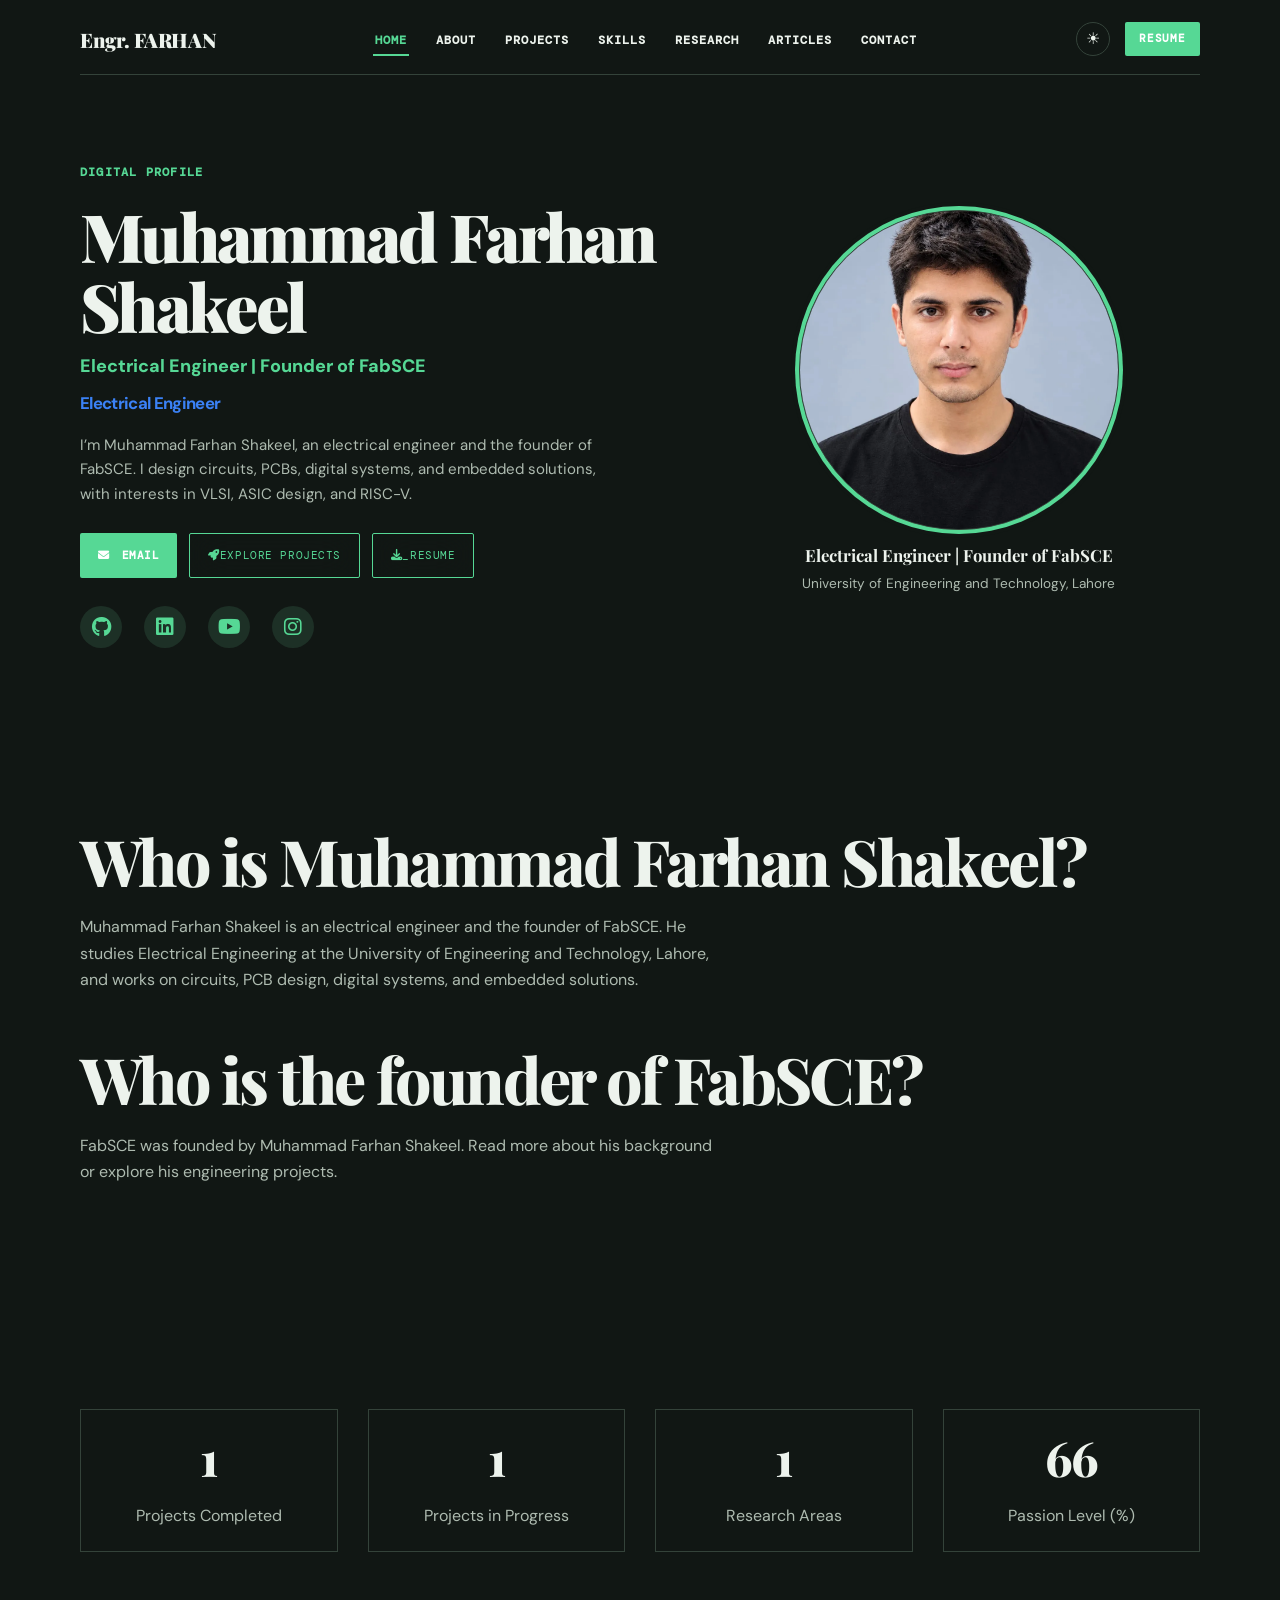
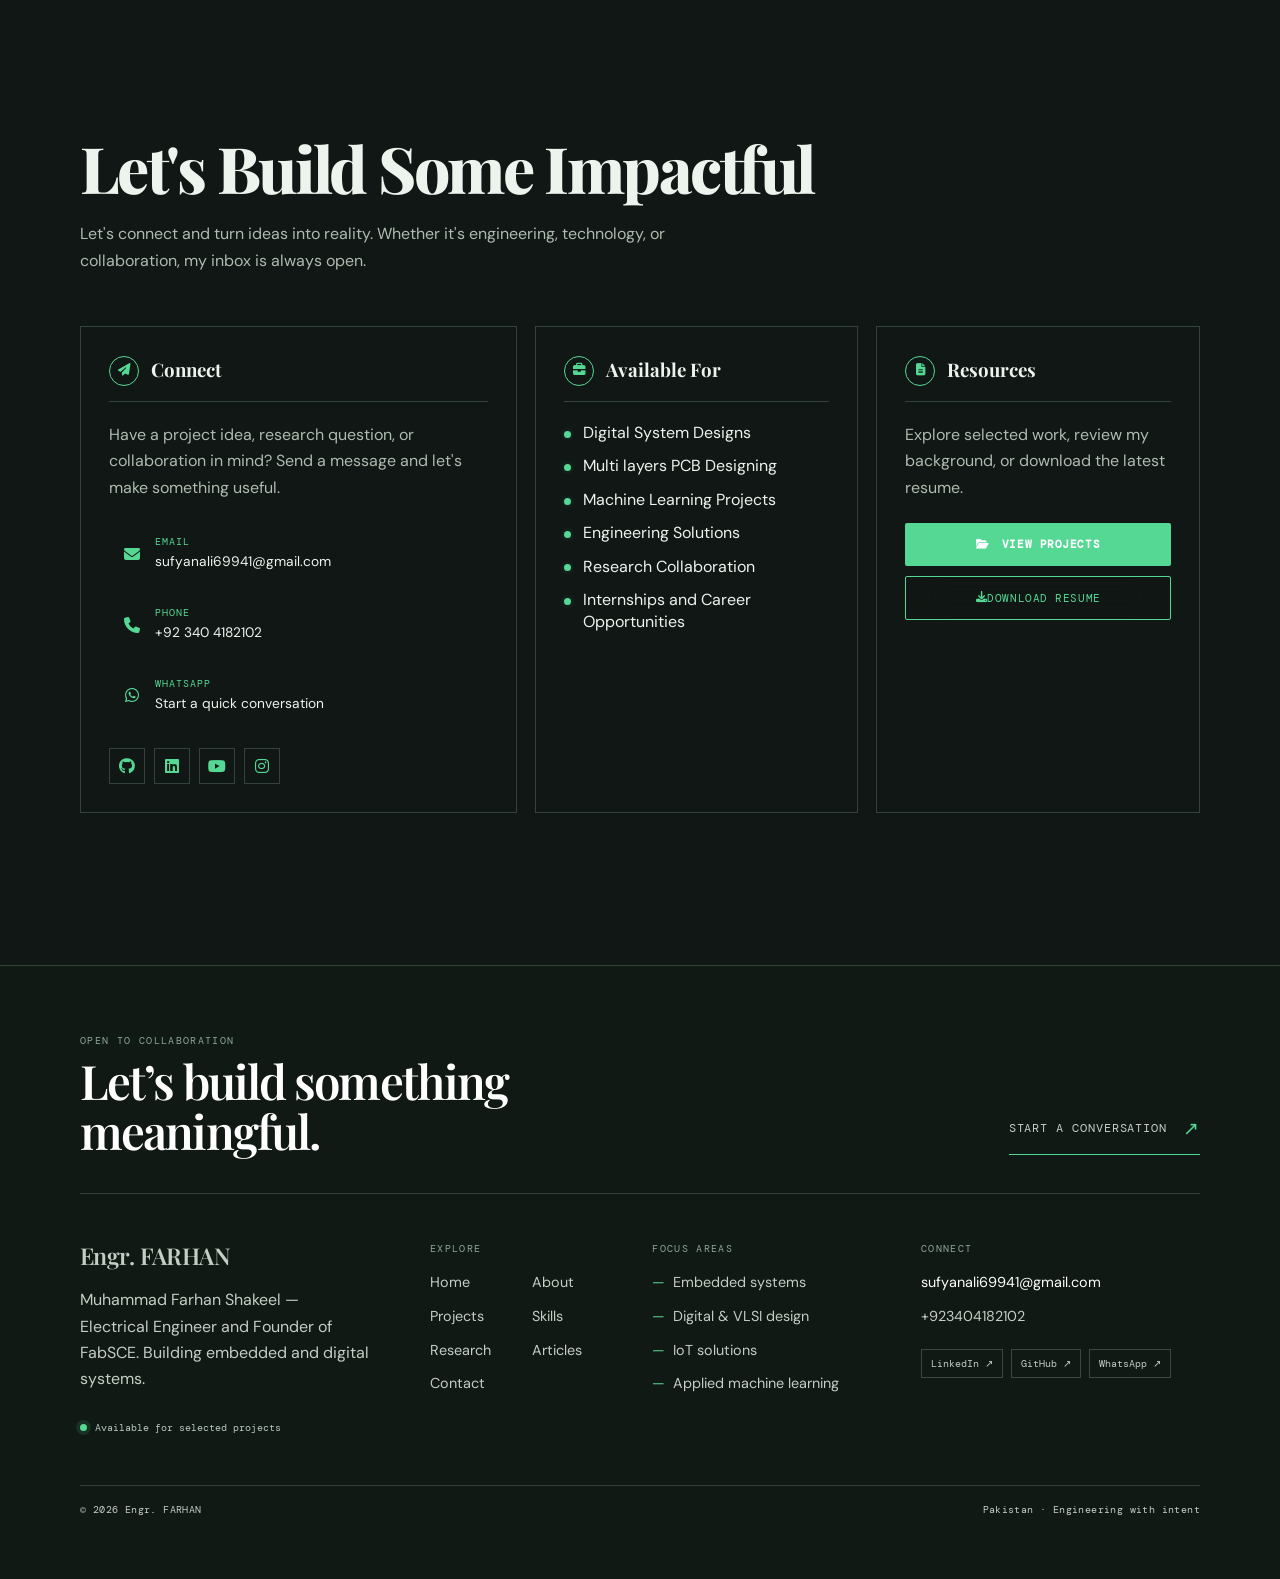
==== commit 48a164ba: "Done" ====
--- a/index.html
+++ b/index.html
@@ -16,10 +16,18 @@
     <meta name="viewport"
           content="width=device-width, initial-scale=1.0">
 
-    <title>Muhammad Farhan Shakeel | Electrical Engineer | VLSI Engineer | Founder of FabSCE</title>
-
-    <meta name="description"
-          content="Portfolio of Farhan — Electrical Engineering Student specializing in Embedded Systems, Digital Systems, Microprocessors, Machine Learning, IoT and PCB Design.">
+    <title>Muhammad Farhan Shakeel | Founder of FabSCE | Electrical Engineer</title>
+    <meta name="description" content="Muhammad Farhan Shakeel is the founder of FabSCE and an electrical engineer focused on VLSI, digital systems, embedded systems, and PCB design.">
+    <meta name="author" content="Muhammad Farhan Shakeel">
+    <meta name="robots" content="index, follow, max-image-preview:large">
+    <meta property="og:type" content="profile">
+    <meta property="og:site_name" content="Muhammad Farhan Shakeel">
+    <meta property="og:title" content="Muhammad Farhan Shakeel | Founder of FabSCE | Electrical Engineer">
+    <meta property="og:description" content="Muhammad Farhan Shakeel is the founder of FabSCE and an electrical engineer focused on VLSI, digital systems, embedded systems, and PCB design.">
+    <meta name="twitter:card" content="summary_large_image">
+    <meta name="twitter:title" content="Muhammad Farhan Shakeel | Founder of FabSCE | Electrical Engineer">
+    <meta name="twitter:description" content="Muhammad Farhan Shakeel is the founder of FabSCE and an electrical engineer focused on VLSI, digital systems, embedded systems, and PCB design.">
+
 
     <!-- Fonts -->
 
@@ -49,6 +57,72 @@
 <link rel="stylesheet" href="assets/css/responsive.css">
 <link rel="stylesheet" href="assets/css/reference-theme.css">
 
+    <script type="application/ld+json">
+{
+  "@context": "https://schema.org",
+  "@graph": [
+    {
+      "@type": "ProfilePage",
+      "@id": "https://farhanshakeel-ee.netlify.app/#profile",
+      "mainEntity": {
+        "@id": "https://farhanshakeel-ee.netlify.app/#person"
+      },
+      "url": "https://farhanshakeel-ee.netlify.app/",
+      "name": "Muhammad Farhan Shakeel | Founder of FabSCE | Electrical Engineer",
+      "isPartOf": {
+        "@id": "https://farhanshakeel-ee.netlify.app/#website"
+      }
+    },
+    {
+      "@type": "Person",
+      "@id": "https://farhanshakeel-ee.netlify.app/#person",
+      "name": "Muhammad Farhan Shakeel",
+      "alternateName": "Farhan Shakeel",
+      "jobTitle": "Electrical Engineer",
+      "description": "Muhammad Farhan Shakeel is the founder of FabSCE and an electrical engineer focused on VLSI, digital systems, embedded systems, and PCB design.",
+      "sameAs": [
+        "https://github.com/farhan-shakeel-ee",
+        "https://www.linkedin.com/in/farhanshakeel-ee/"
+      ],
+      "knowsAbout": [
+        "Electrical Engineering",
+        "VLSI",
+        "PCB Design",
+        "Embedded Systems",
+        "Digital Systems"
+      ],
+      "affiliation": {
+        "@id": "https://farhanshakeel-ee.netlify.app/#fabsce"
+      },
+      "url": "https://farhanshakeel-ee.netlify.app/",
+      "image": "https://farhanshakeel-ee.netlify.app/assets/images/profile/profile.webp"
+    },
+    {
+      "@type": "Organization",
+      "@id": "https://farhanshakeel-ee.netlify.app/#fabsce",
+      "name": "FabSCE",
+      "founder": {
+        "@id": "https://farhanshakeel-ee.netlify.app/#person"
+      }
+    },
+    {
+      "@type": "WebSite",
+      "@id": "https://farhanshakeel-ee.netlify.app/#website",
+      "url": "https://farhanshakeel-ee.netlify.app/",
+      "name": "Muhammad Farhan Shakeel",
+      "publisher": {
+        "@id": "https://farhanshakeel-ee.netlify.app/#person"
+      }
+    }
+  ]
+}
+    </script>
+    <link rel="canonical" href="https://farhanshakeel-ee.netlify.app/">
+    <meta property="og:url" content="https://farhanshakeel-ee.netlify.app/">
+    <meta property="og:image" content="https://farhanshakeel-ee.netlify.app/assets/images/profile/profile.webp">
+    <meta property="og:image:alt" content="Muhammad Farhan Shakeel, founder of FabSCE">
+    <meta name="twitter:image" content="https://farhanshakeel-ee.netlify.app/assets/images/profile/profile.webp">
+    <meta name="twitter:image:alt" content="Muhammad Farhan Shakeel, founder of FabSCE">
 </head>
 
 <body class="home-page">
@@ -129,7 +203,6 @@
 
 </nav>
 
-    </header>
 
    <!-- =====================================================
                     HERO SECTION
@@ -152,14 +225,15 @@
             <h1>Muhammad Farhan Shakeel</h1>
 
             <p class="hero-intro">
-                <span class="hero-identity">Electrical Engineer | VLSI | ASIC | RISC-V | PCB Designer </span>
+                <span class="hero-identity">Electrical Engineer | Founder of FabSCE</span>
             </p>
 
             <h2 class="typing-text">Electrical Engineer</h2>
 
             <p class="hero-description">
-                I design circuits, PCBs, digital systems, and embedded solutions
-                that turn ambitious ideas into technology that works.
+                I’m Muhammad Farhan Shakeel, an electrical engineer and the founder of FabSCE.
+                I design circuits, PCBs, digital systems, and embedded solutions,
+                with interests in VLSI, ASIC design, and RISC-V.
             </p>
 
             <div class="hero-buttons">
@@ -213,7 +287,7 @@
             <div class="profile-card">
 
                 <img src="assets/images/profile/profile.webp"
-                     alt="Farhan"
+                     alt="Muhammad Farhan Shakeel, electrical engineer and founder of FabSCE"
                      width="1086" height="1448"
                      fetchpriority="high"
                      loading="eager"
@@ -230,6 +304,22 @@
 
     </div>
 
+</section>
+<section id="profile" aria-labelledby="profile-heading">
+    <div class="container">
+        <div class="section-title">
+            <h2 id="profile-heading">Who is Muhammad Farhan Shakeel?</h2>
+            <p>Muhammad Farhan Shakeel is an electrical engineer and the founder of FabSCE.
+                He studies Electrical Engineering at the University of Engineering and Technology, Lahore,
+                and works on circuits, PCB design, digital systems, and embedded solutions.</p>
+        </div>
+        <div class="section-title">
+            <h2>Who is the founder of FabSCE?</h2>
+            <p>FabSCE was founded by Muhammad Farhan Shakeel.
+                <a href="about.html">Read more about his background</a> or
+                <a href="projects.html">explore his engineering projects</a>.</p>
+        </div>
+    </div>
 </section>
 <!--====================================
         QUICK STATS
--- a/assets/css/base.css
+++ b/assets/css/base.css
@@ -213,7 +213,7 @@
 
 }
 
-.section-title h2{
+.section-title h1, .section-title h2{
 
     margin-top:10px;
 
--- a/assets/css/responsive.css
+++ b/assets/css/responsive.css
@@ -320,7 +320,7 @@
 
 }
 
-.section-title h2{
+.section-title h1, .section-title h2{
 
     font-size:2rem;
 
--- a/assets/css/reference-theme.css
+++ b/assets/css/reference-theme.css
@@ -94,7 +94,7 @@
 .hero-container { gap:80px; }
 .hero-badge { padding:0; border:0; border-radius:0; background:none; color:var(--green); font-family:var(--mono); font-size:.9rem; font-weight:600; text-transform:uppercase; letter-spacing:.1em; }
 .hero-badge i { display:none; }
-.hero-left h1, section h2, .section-title h2 { color:var(--ink) !important; font-family:var(--serif) !important; letter-spacing:-.04em; line-height:1.05; }
+.hero-left h1, section h2, .section-title h1, .section-title h2 { color:var(--ink) !important; font-family:var(--serif) !important; letter-spacing:-.04em; line-height:1.05; }
 .hero-left h1 { font-size:clamp(3rem, 5.6vw, 5rem); margin:20px 0 14px; }
 .hero-left h1 { text-align:left; }
 .hero-left h2 { font-family:var(--sans) !important; color:var(--green) !important; font-size:clamp(1.45rem, 2.2vw, 2rem); font-weight:700; margin-bottom:18px; min-height:1.3em; }
@@ -125,7 +125,7 @@
 .stat-card h3, .skill-header h3, .project-card h3, .timeline-content h3 { color:var(--ink); font-family:var(--serif); }
 .section-title { text-align:left; margin-bottom:52px; }
 .section-title span { color:var(--green); font-family:var(--mono); font-size:.68rem; letter-spacing:.14em; }
-.section-title h2 { font-size:clamp(2.5rem, 5vw, 4.5rem); margin-top:10px; }
+.section-title h1, .section-title h2 { font-size:clamp(2.5rem, 5vw, 4.5rem); margin-top:10px; }
 .section-title p { max-width:650px; margin:18px 0 0; }
 .skills-grid, .projects-grid { gap:18px; }
 .skill-category { padding:28px; }
@@ -327,7 +327,7 @@
 .project-page section { padding:58px 0 42px !important; }
 .project-page section + section { border-top:1px solid var(--line); }
 .project-page .section-title { margin-bottom:24px; }
-.project-page .section-title h2 { margin:0; font-size:clamp(1.9rem, 3.5vw, 3rem); letter-spacing:-.03em; }
+.project-page .section-title h1, .project-page .section-title h2 { margin:0; font-size:clamp(1.9rem, 3.5vw, 3rem); letter-spacing:-.03em; }
 .project-section-grid { display:grid; grid-template-columns:repeat(2, minmax(0, 1fr)); gap:14px; max-width:1000px; }
 .project-content-block { padding:22px; border:1px solid var(--line); background:var(--paper); }
 .project-content-block h3 { margin:0 0 14px; color:var(--ink); font:600 1.35rem/1.2 var(--serif); }
@@ -368,7 +368,7 @@
     .profile-card { width:min(100%, 330px); margin:0 auto; }
     .profile-caption { width:min(100%, 330px); }
     .hero-left h1 { font-size:clamp(3rem, 14vw, 4.5rem); }
-    .section-title h2 { font-size:2.8rem; }
+    .section-title h1, .section-title h2 { font-size:2.8rem; }
     .section-title { margin-bottom:34px; }
     .site-footer { margin-top:48px; }
     .footer-cta { align-items:flex-start; flex-direction:column; gap:22px; padding:34px 0 30px; }
@@ -404,7 +404,7 @@
     .project-page section { padding:42px 0 30px !important; }
     .project-page .feature-grid, .project-list-grid { grid-template-columns:1fr; }
     .project-section-grid { grid-template-columns:1fr; }
-    .project-page .section-title h2 { font-size:2.2rem; }
+    .project-page .section-title h1, .project-page .section-title h2 { font-size:2.2rem; }
 }
 
 /* About page: a focused editorial profile instead of a generic text block. */
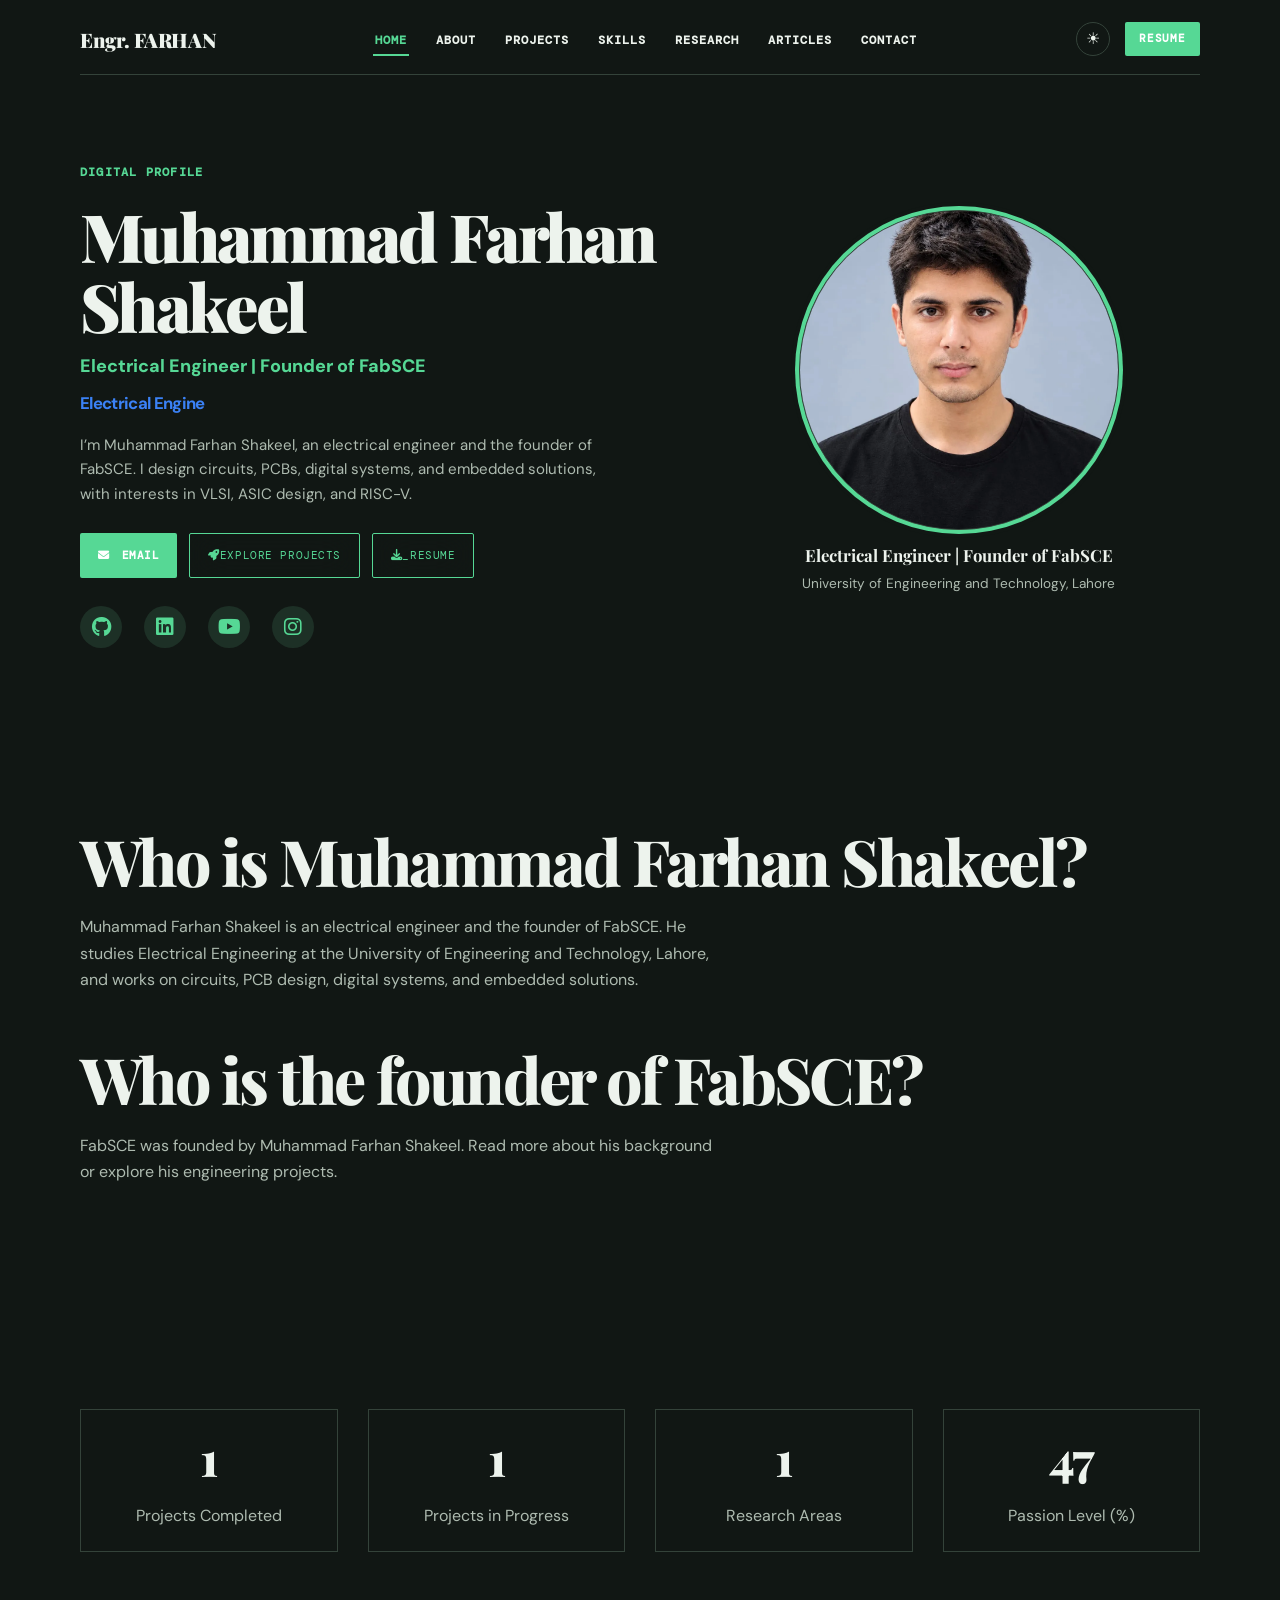
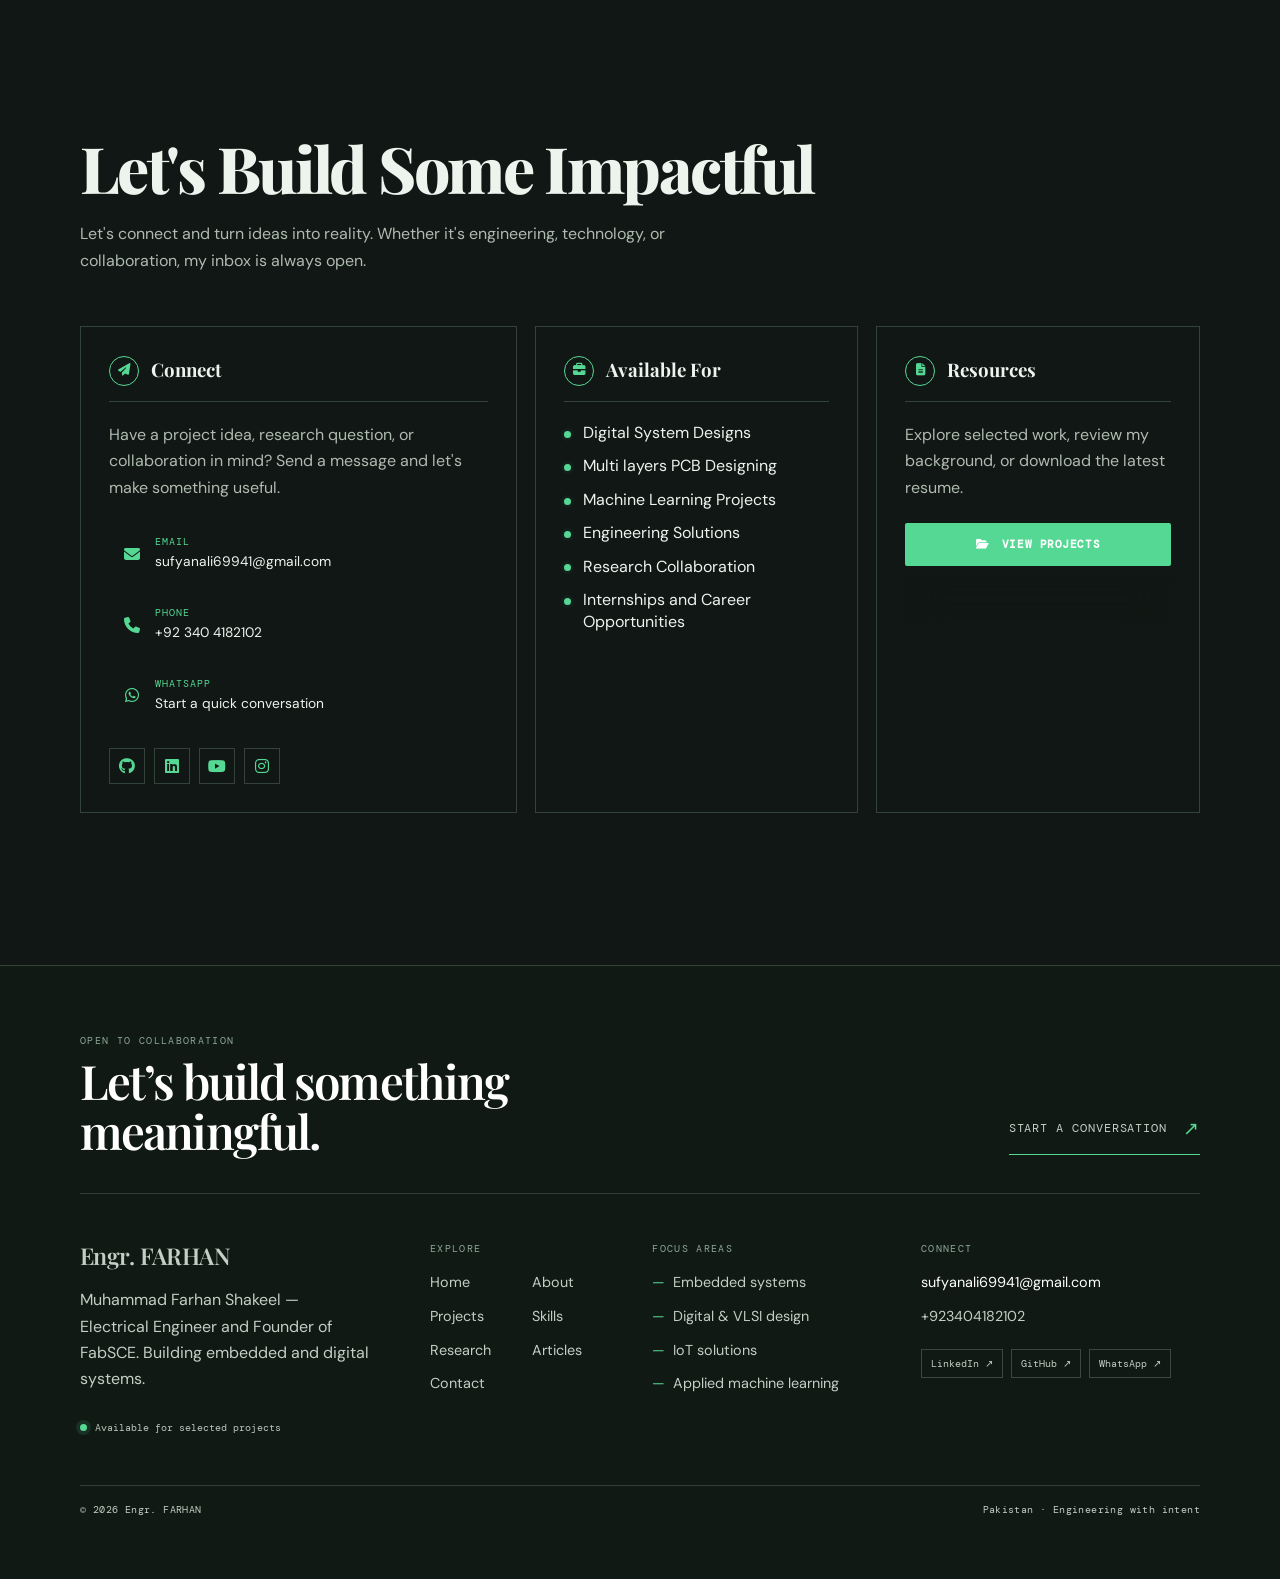
==== commit 1f2cdc77: "Done" ====
--- a/index.html
+++ b/index.html
@@ -8,6 +8,7 @@
     </script>
 
     <meta charset="UTF-8">
+    <meta name="google-site-verification" content="qqjpkeeyX_qqQIopA4joyQznKBL8leVOymi5o7tUM9U" />
 
     <link rel="preload" as="image" href="assets/images/profile/profile.webp" fetchpriority="high">
 
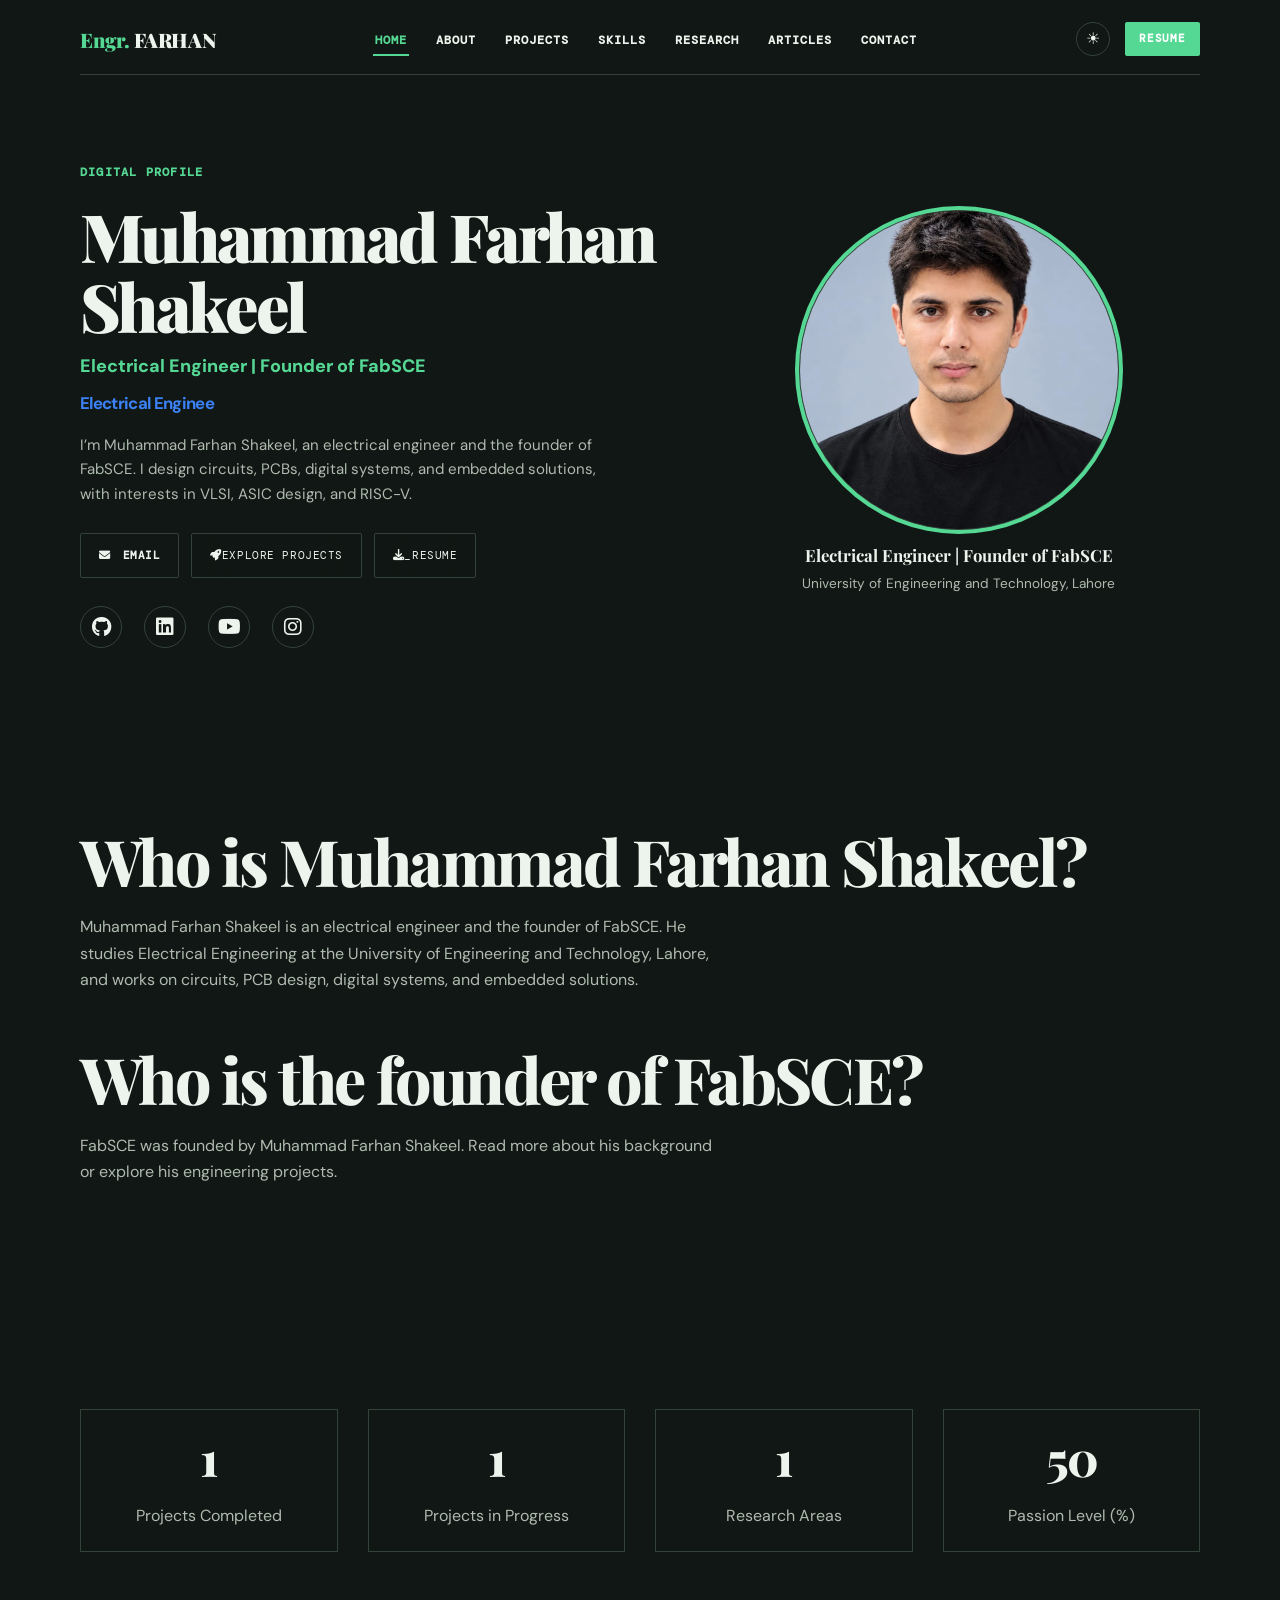
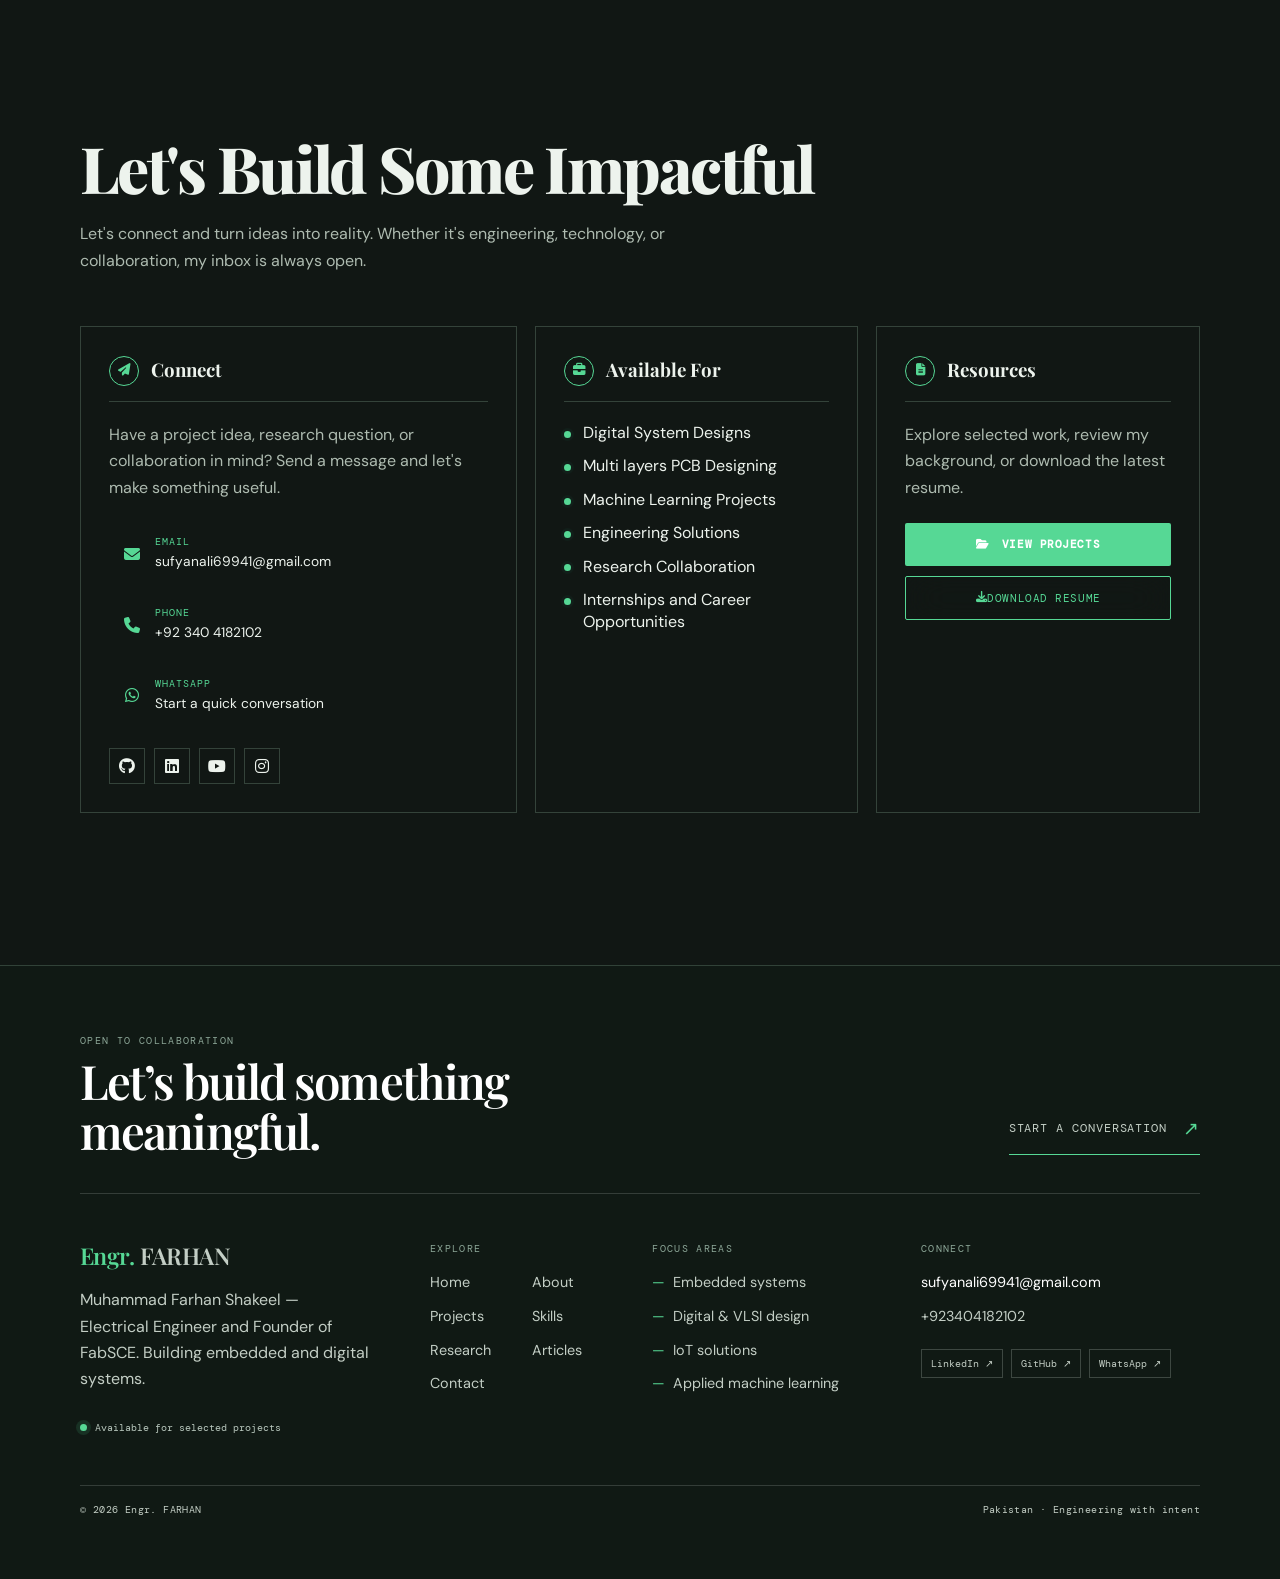
==== commit 32ffbcd6: "Done" ====
--- a/index.html
+++ b/index.html
@@ -149,9 +149,7 @@
 
     <nav class="navbar">
 
-        <a href="index.html" class="logo">
-            Engr.<span>FARHAN</span>
-        </a>
+        <a href="index.html" class="logo"><span class="brand-prefix">Engr.</span> FARHAN</a>
 
         <ul class="nav-links">
 
--- a/assets/css/reference-theme.css
+++ b/assets/css/reference-theme.css
@@ -62,7 +62,8 @@
     border-radius:0 !important; box-shadow:none !important; backdrop-filter:none !important;
 }
 .logo { color:var(--ink) !important; font-family:var(--serif); font-size:1.25rem; letter-spacing:-.02em; }
-.logo span { color:var(--green) !important; }
+.logo .brand-prefix { color:var(--green) !important; }
+.footer-brand-name .brand-prefix { color:#56d895; }
 .logo::after { display:none; }
 .nav-links { gap:25px; }
 .nav-links a { position:relative; color:var(--ink) !important; font-family:var(--mono); font-size:.78rem; text-transform:uppercase; letter-spacing:.08em; padding:8px 2px; transition:color .2s ease, transform .2s ease; }
@@ -110,8 +111,12 @@
 .btn-secondary { color:var(--green) !important; border:1px solid var(--green) !important; background:transparent !important; }
 .btn-primary:hover, .btn-secondary:hover, .resume-btn:hover, .project-filter button:hover, .article-filters button:hover, .article-download:hover, .article-read-button:hover { transform:scale(1.05) !important; scale:1 !important; }
 .hero-social { gap:22px; align-items:center; }
-.hero-social a { width:42px; height:42px; border-radius:50%; display:grid; place-items:center; background:var(--green-soft); color:var(--green); font-family:var(--mono); font-size:1.25rem; transition:transform .2s ease, background .2s ease, color .2s ease; }
-.hero-social a:hover { background:var(--green); color:#fff; transform:translateY(-3px); }
+.hero-social a { width:42px; height:42px; border-radius:50%; display:grid; place-items:center; background:transparent; border:1px solid var(--line); color:var(--ink); font-family:var(--mono); font-size:1.25rem; transition:transform .2s ease, background .2s ease, color .2s ease, border-color .2s ease; }
+.hero-social a:hover, .hero-social a:focus-visible { background:var(--ink); color:var(--paper); border-color:var(--ink); transform:translateY(-2px); }
+.home-page .hero-buttons a { background:transparent !important; color:var(--ink) !important; border:1px solid var(--line) !important; transition:background .2s ease, color .2s ease, border-color .2s ease; }
+.home-page .hero-buttons a:hover,
+.home-page .hero-buttons a:focus-visible { background:var(--ink) !important; color:var(--paper) !important; border-color:var(--ink) !important; transform:none !important; }
+.hero-social a:focus-visible, .home-page .hero-buttons a:focus-visible { outline:2px solid var(--ink); outline-offset:4px; }
 .profile-card { width:min(420px, 100%); aspect-ratio:1; height:auto; border-radius:50%; background:var(--green-soft); border:1px solid var(--line); animation:none; }
 .profile-card img { mix-blend-mode:multiply; }
 body.dark-mode .profile-card img { mix-blend-mode:normal; }
@@ -176,8 +181,8 @@
 .contact-links span { display:grid; gap:2px; font-size:.86rem; }
 .contact-links small { color:var(--green); font: .62rem var(--mono); text-transform:uppercase; letter-spacing:.1em; }
 .contact-socials { display:flex; gap:9px; margin-top:22px; }
-.contact-socials a { width:36px; height:36px; display:grid; place-items:center; border:1px solid var(--line); color:var(--green); text-decoration:none; transition:transform .2s ease, background .2s ease, color .2s ease; }
-.contact-socials a:hover { background:var(--green); color:#fff; transform:scale(1.08); }
+.contact-socials a { width:36px; height:36px; display:grid; place-items:center; border:1px solid var(--line); color:var(--ink); text-decoration:none; transition:transform .2s ease, background .2s ease, color .2s ease; }
+.contact-socials a:hover, .contact-socials a:focus-visible { background:var(--ink); color:var(--paper); transform:translateY(-2px); }
 .resources-card { background:var(--paper) !important; }
 .resource-actions { display:flex; flex-wrap:wrap; gap:10px; margin-top:22px; }
 .resource-actions a { flex:1; min-width:150px; }
@@ -356,7 +361,7 @@
     .container, .navbar { width:calc(100% - 32px); }
     header { padding-top:16px; }
     .nav-links { display:none; }
-    .nav-right { display:flex; gap:8px; }
+    .nav-right { display:flex; gap:8px; margin-left:auto; margin-right:10px; }
     .nav-right .resume-btn { display:none; }
     .menu-btn { display:flex; }
     section, .projects { padding:66px 0 54px !important; }
@@ -481,11 +486,60 @@
 .home-page .profile-caption { width:min(360px, 100%); margin-top:12px; }
 
 @media (max-width:768px) {
-    .home-page .hero { padding:54px 0 48px !important; }
-    .home-page .hero-left h1 { font-size:clamp(2.55rem, 11vw, 3.5rem); }
-    .home-page .hero-left p { font-size:.92rem; }
-    .home-page .hero-intro { font-size:1rem; }
-    .home-page .profile-card { width:min(270px, 100%); height:auto; }
+    .home-page .hero { padding:36px 0 40px !important; }
+    .home-page .hero-container {
+        display:grid;
+        grid-template-columns:minmax(0, 1fr) clamp(96px, 29vw, 190px);
+        gap:12px 20px;
+        align-items:start;
+    }
+    /* Keep the introduction beside the portrait and give the details full width. */
+    .home-page .hero-left { display:contents; }
+    .home-page .hero-badge { grid-column:1; grid-row:1; font-size:.65rem; }
+    .home-page .hero-left h1 {
+        grid-column:1;
+        grid-row:2;
+        min-width:0;
+        font-size:clamp(1.65rem, 6.4vw, 3rem);
+        line-height:1.08;
+        margin:0;
+        overflow-wrap:break-word;
+    }
+    .home-page .hero-left p { max-width:none; font-size:.92rem; margin:0; }
+    .home-page .hero-intro { grid-column:1; grid-row:3; margin-bottom:0 !important; }
+    .home-page .hero-identity { font-size:.85rem; line-height:1.5; }
+    .home-page .hero-right {
+        grid-column:2;
+        grid-row:1 / span 3;
+        align-self:center;
+        width:100%;
+        min-width:0;
+    }
+    .home-page .profile-card {
+        width:100%;
+        height:auto;
+        margin:0;
+        box-shadow:0 0 0 3px var(--green), 0 0 0 6px var(--paper);
+    }
+    .home-page .profile-caption { display:none; }
+    .home-page .hero-left h2 { grid-column:1 / -1; grid-row:4; margin:10px 0 0; }
+    .home-page .hero-description { grid-column:1 / -1; grid-row:5; }
+    .home-page .hero-buttons {
+        grid-column:1 / -1;
+        grid-row:6;
+        flex-direction:row;
+        justify-content:flex-start;
+        gap:10px;
+        margin:10px 0 4px;
+    }
+    .home-page .hero-buttons a { width:auto; min-height:44px; flex:1 1 auto; padding:12px 14px; }
+    .home-page .hero-social { grid-column:1 / -1; grid-row:7; justify-content:flex-start; gap:16px; }
+    .home-page .hero-social a { width:44px; height:44px; }
+    .home-page .stats { padding:24px 0 36px !important; }
+    .home-page .stats-grid { grid-template-columns:repeat(2, minmax(0, 1fr)); gap:12px; }
+    .home-page .stat-card { min-width:0; padding:18px 10px; }
+    .home-page .stat-card h2 { font-size:2rem; line-height:1.1; margin:0 0 8px; }
+    .home-page .stat-card p { font-size:.82rem; line-height:1.4; margin:0; overflow-wrap:break-word; }
 }
 
 /* Detail readers share a calmer editorial measure and consistent content blocks. */
@@ -541,3 +595,130 @@
     .article-page .article-content-block,
     .research-page .research-section { padding:20px !important; }
 }
+
+/* Shared compact layouts for phones and small tablets. */
+@media (max-width:768px) {
+    section, .projects, main > section:first-child { padding:36px 0 !important; }
+    .section-title { margin-bottom:24px; }
+    .section-title h1, .section-title h2 { font-size:clamp(1.85rem, 7vw, 2.5rem); line-height:1.15; }
+    .section-title p { margin-top:12px; font-size:.95rem; }
+    .theme-toggle, .menu-btn { min-width:44px; min-height:44px; }
+    .btn-primary, .btn-secondary, .article-back, .article-download, .article-read-button { min-height:44px; box-sizing:border-box; }
+    .projects-grid, .skills-grid, .article-grid, .research-grid, .timeline-wrapper { gap:14px; }
+    .project-body, .skill-category, .article-card, .timeline-content { padding:18px; }
+    .project-body h3, .article-card h3, .research-card h3 { font-size:1.3rem; line-height:1.25; }
+    .project-body p, .article-card p, .research-card p { font-size:.93rem; }
+    .skill-header { gap:10px; margin-bottom:14px; padding-bottom:12px; }
+    .skill-header h3 { font-size:1.15rem; overflow-wrap:anywhere; }
+    .skill { margin-bottom:16px; }
+    .skill-info { font-size:.9rem; }
+    .project-search, .article-toolbar { margin:20px 0; }
+    .project-search input, .article-toolbar input { min-width:0; font-size:16px; }
+    .project-filter, .article-filters { gap:8px; margin-bottom:20px; flex-wrap:wrap; }
+    .project-filter button, .article-filters button { min-height:44px; padding:10px; }
+    .article-meta { flex-wrap:wrap; gap:6px 12px; line-height:1.5; }
+
+    .about-page .about-hero-section, .about-story-section, .about-startup-section { padding:36px 0 !important; }
+    .about-focus-section { padding:0 0 36px !important; }
+    .about-introduction h1 { font-size:clamp(2rem, 8vw, 3rem); letter-spacing:-.04em; }
+    .about-introduction, .about-story-grid, .about-startup-grid { gap:22px; }
+    .about-lead, .about-story-copy p { font-size:.96rem; line-height:1.65; }
+    .about-story-grid h2 { font-size:2rem; margin-top:12px; }
+    .about-focus-grid article { min-height:0; padding:16px 12px; }
+    .about-focus-grid h3 { margin:20px 0 10px; font-size:1.2rem; }
+    .about-startup-logo { max-width:180px; }
+    .about-actions { gap:12px; margin-top:20px; }
+
+    .contact-grid { grid-template-columns:repeat(2, minmax(0, 1fr)); gap:12px; }
+    .contact-primary { grid-column:1 / -1; }
+    .contact-card { min-width:0; min-height:0; padding:16px; }
+    .contact-card .skill-header { flex-wrap:wrap; gap:8px; }
+    .contact-card p, .available-list { font-size:.88rem; }
+    .available-list { gap:9px; }
+    .contact-lead { margin-bottom:14px; }
+    .contact-links a { padding:10px 0; min-height:44px; }
+    .contact-links span, .contact-page-links span { min-width:0; overflow-wrap:anywhere; }
+    .contact-links i, .contact-page-links i { flex-shrink:0; }
+    .contact-socials { flex-wrap:wrap; margin-top:14px; }
+    .contact-socials a { width:44px; height:44px; }
+    .resource-actions { margin-top:16px; gap:8px; }
+    .resource-actions a { min-width:0; flex-basis:100%; padding:12px 8px; text-align:center; overflow-wrap:anywhere; }
+    .contact-page-shell { gap:28px; }
+    .contact-page-intro h1 { font-size:clamp(2.1rem, 8vw, 3rem); margin:14px 0; }
+    .contact-page-intro > p { font-size:.96rem; }
+    .contact-status { margin:20px 0; line-height:1.6; }
+    .contact-status span { flex-shrink:0; }
+    .contact-service-list { margin-top:20px; }
+    .contact-page-form-wrap { min-width:0; padding:18px; }
+    .contact-form-heading h2 { font-size:1.75rem; }
+    .contact-form-heading p { margin-bottom:20px; }
+    .contact-form { gap:14px; }
+    .contact-form input, .contact-form select, .contact-form textarea { min-width:0; font-size:16px; }
+    .contact-form button { width:100%; min-height:48px; }
+
+    .site-footer { margin-top:32px; padding:0 !important; }
+    .footer-cta { gap:12px; padding:26px 0 22px; }
+    .footer-cta h2 { font-size:clamp(1.8rem, 6.5vw, 2.3rem); }
+    .footer-cta-link { min-height:44px; padding:8px 0; }
+    .site-footer-inner { grid-template-columns:repeat(2, minmax(0, 1fr)); gap:18px 18px; padding:24px 0; }
+    .site-footer-inner section { padding:0 !important; }
+    .footer-brand, .footer-connect { grid-column:1 / -1; }
+    .footer-brand p { max-width:none; margin:10px 0 12px; font-size:.9rem; }
+    .footer-links nav { grid-template-columns:repeat(2, minmax(0, 1fr)); gap:0 8px; margin-top:8px; }
+    .footer-links a { display:flex; align-items:center; min-height:44px; }
+    .footer-expertise ul { gap:14px; margin-top:18px; font-size:.85rem; }
+    .footer-connect { gap:4px; }
+    .footer-connect > a { display:flex; align-items:center; min-height:44px; overflow-wrap:anywhere; }
+    .footer-socials { gap:8px; margin-top:6px; }
+    .footer-socials a { min-height:44px; padding:8px 12px; box-sizing:border-box; }
+    .site-footer-bottom { padding:16px 0 20px; line-height:1.6; }
+
+    .project-page #projectHero { padding:36px 0 28px !important; }
+    .project-page .project-hero { gap:20px; }
+    .project-page .project-content h1 { font-size:clamp(2rem, 8vw, 3rem); }
+    .project-page .gallery-grid { grid-template-columns:repeat(2, minmax(0, 1fr)); gap:10px; }
+    .project-page .download-grid { grid-template-columns:minmax(0, 1fr); }
+    .project-content-block, .project-feature, .project-list-item, .project-page .download-card { padding:16px; min-width:0; overflow-wrap:anywhere; }
+    .project-page .spec-table { width:100%; table-layout:fixed; }
+    .project-page .spec-table td { padding:10px; overflow-wrap:anywhere; }
+    .article-page .article-reader > h1, .research-page .research-paper-reader > h1, .certificate-reader h1 { font-size:clamp(1.9rem, 7.5vw, 2.7rem); overflow-wrap:break-word; }
+    .article-page .article-summary, .research-page .article-summary,
+    .article-page .article-content-block, .research-page .research-section { padding:16px !important; }
+    .certificate-reader .article-summary, .certificate-reader .article-body { padding:16px; }
+    .certificate-document-image { margin:16px 0; }
+    .certificate-document-image img { display:block; max-width:100%; height:auto; }
+    .certificate-skills { display:flex; flex-wrap:wrap; gap:8px; }
+    .pdf-toolbar { gap:12px; }
+    .pdf-theme-toggle { flex-shrink:0; width:44px; height:44px; }
+    .pdf-frame { min-height:calc(100dvh - 160px); }
+    .lightbox button { width:44px; height:44px; }
+    .lightbox .close { top:16px; right:16px; }
+    .lightbox .prev { left:8px; }
+    .lightbox .next { right:8px; }
+}
+
+@media (min-width:540px) and (max-width:768px) {
+    .projects-grid, .skills-grid, .article-grid, .research-grid { grid-template-columns:repeat(2, minmax(0, 1fr)); }
+}
+
+@media (max-width:768px) {
+    .projects-grid, .skills-grid, .research-grid { grid-template-columns:repeat(2, minmax(0, 1fr)); gap:12px; }
+    .skills-grid .skill-category, .research-grid .research-card { min-width:0; padding:12px; overflow-wrap:anywhere; }
+    .skills-grid .skill-header { flex-wrap:wrap; gap:8px; }
+    .skills-grid .skill-header h3, .research-grid .research-card h3 { font-size:1.1rem; line-height:1.25; }
+    .skills-grid .skill-info, .research-grid .research-card p, .research-grid .research-card li { font-size:.85rem; line-height:1.5; }
+    .skills-grid .skill { margin-bottom:12px; }
+    .research-grid .research-card ul { padding-left:16px; margin-top:12px; }
+    .research-grid .research-card .timeline-date { margin-bottom:10px; }
+    .research-grid .article-meta { font-size:.6rem; letter-spacing:.02em; }
+    .research-grid .article-link { display:inline-flex; align-items:center; min-height:44px; margin-top:12px; font-size:.65rem; }
+    .projects-grid .project-card { min-width:0; }
+    .projects-grid .project-body { padding:12px; overflow-wrap:anywhere; }
+    .projects-grid .project-body h3 { font-size:1.1rem; line-height:1.25; }
+    .projects-grid .project-body p { font-size:.85rem; line-height:1.5; }
+    .projects-grid .project-tags { display:flex; flex-wrap:wrap; gap:6px; font-size:.72rem; }
+    .projects-grid .project-info { grid-template-columns:repeat(2, minmax(0, 1fr)); gap:6px; margin:14px 0; }
+    .projects-grid .project-info div { min-width:0; padding:8px 4px; }
+    .projects-grid .project-info strong, .projects-grid .project-info small { display:block; }
+    .projects-grid .btn-primary { padding:10px 6px; font-size:.65rem; text-align:center; white-space:normal; }
+}
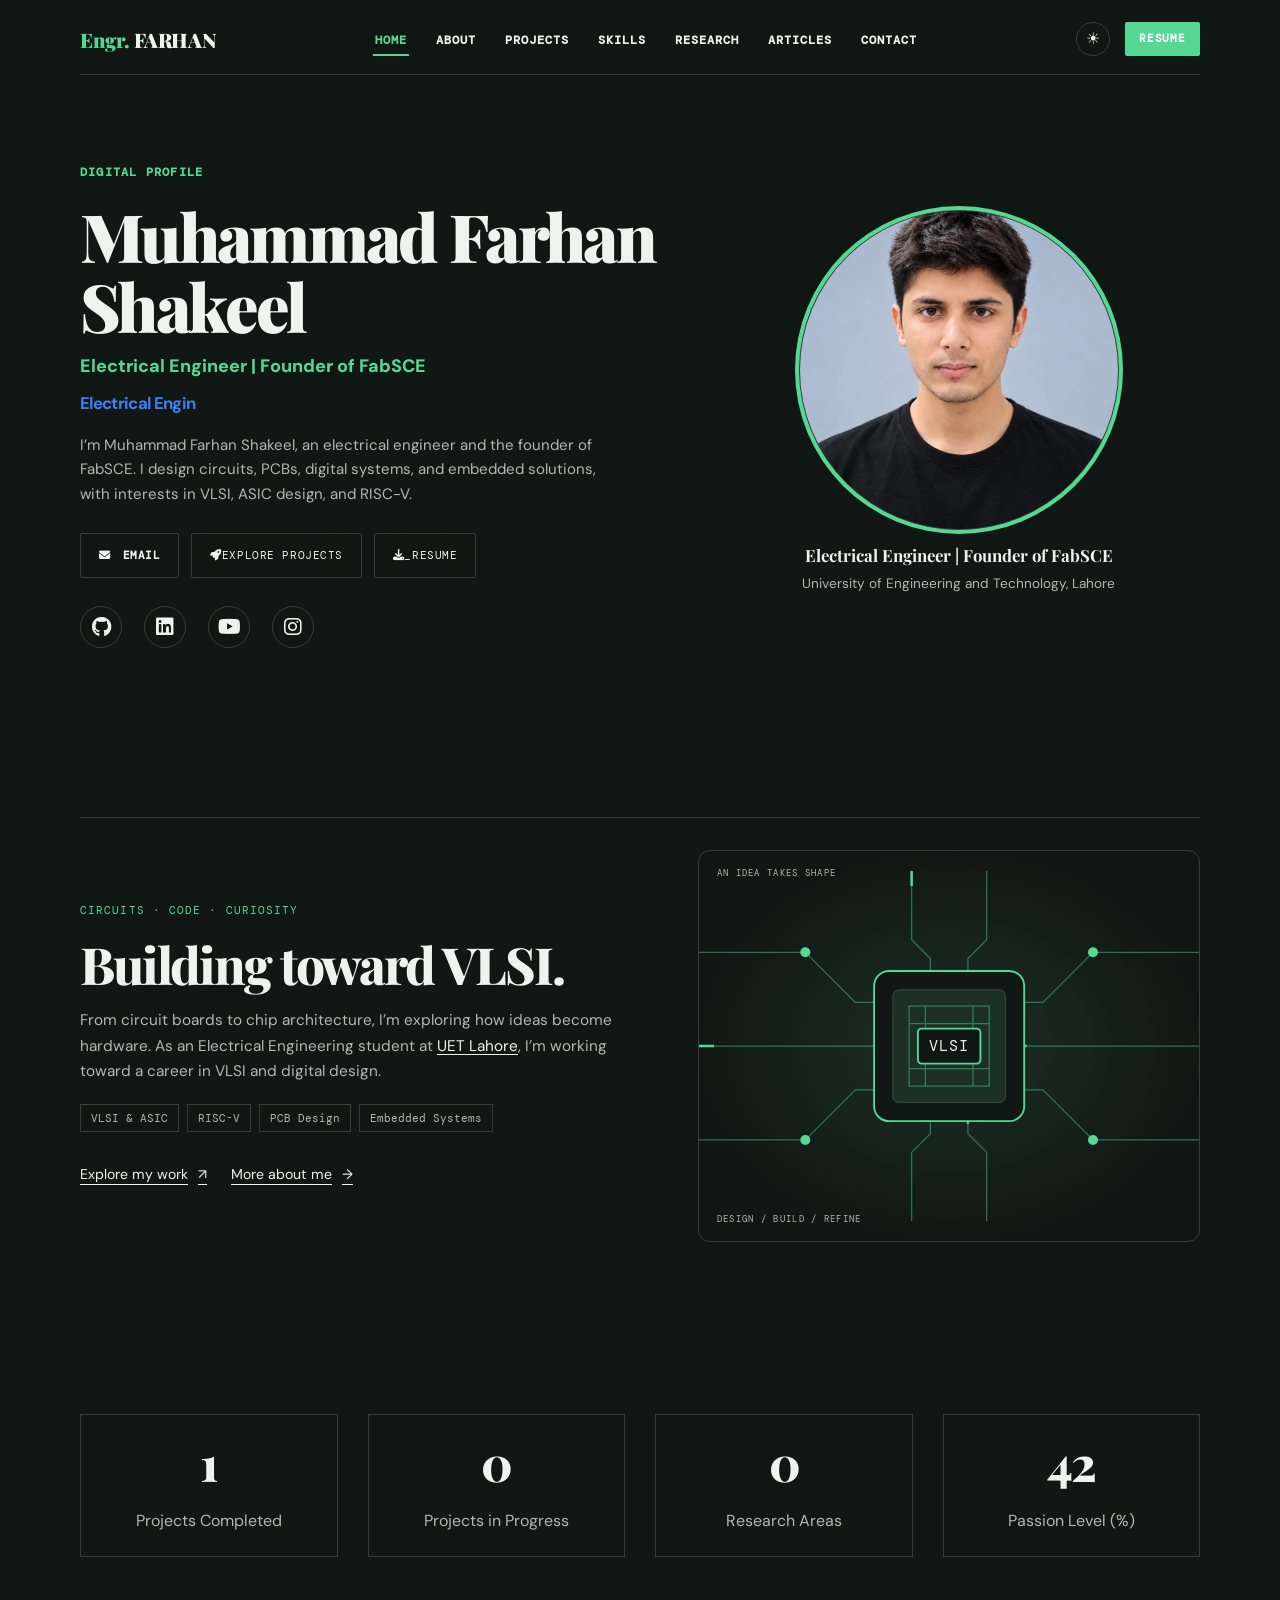
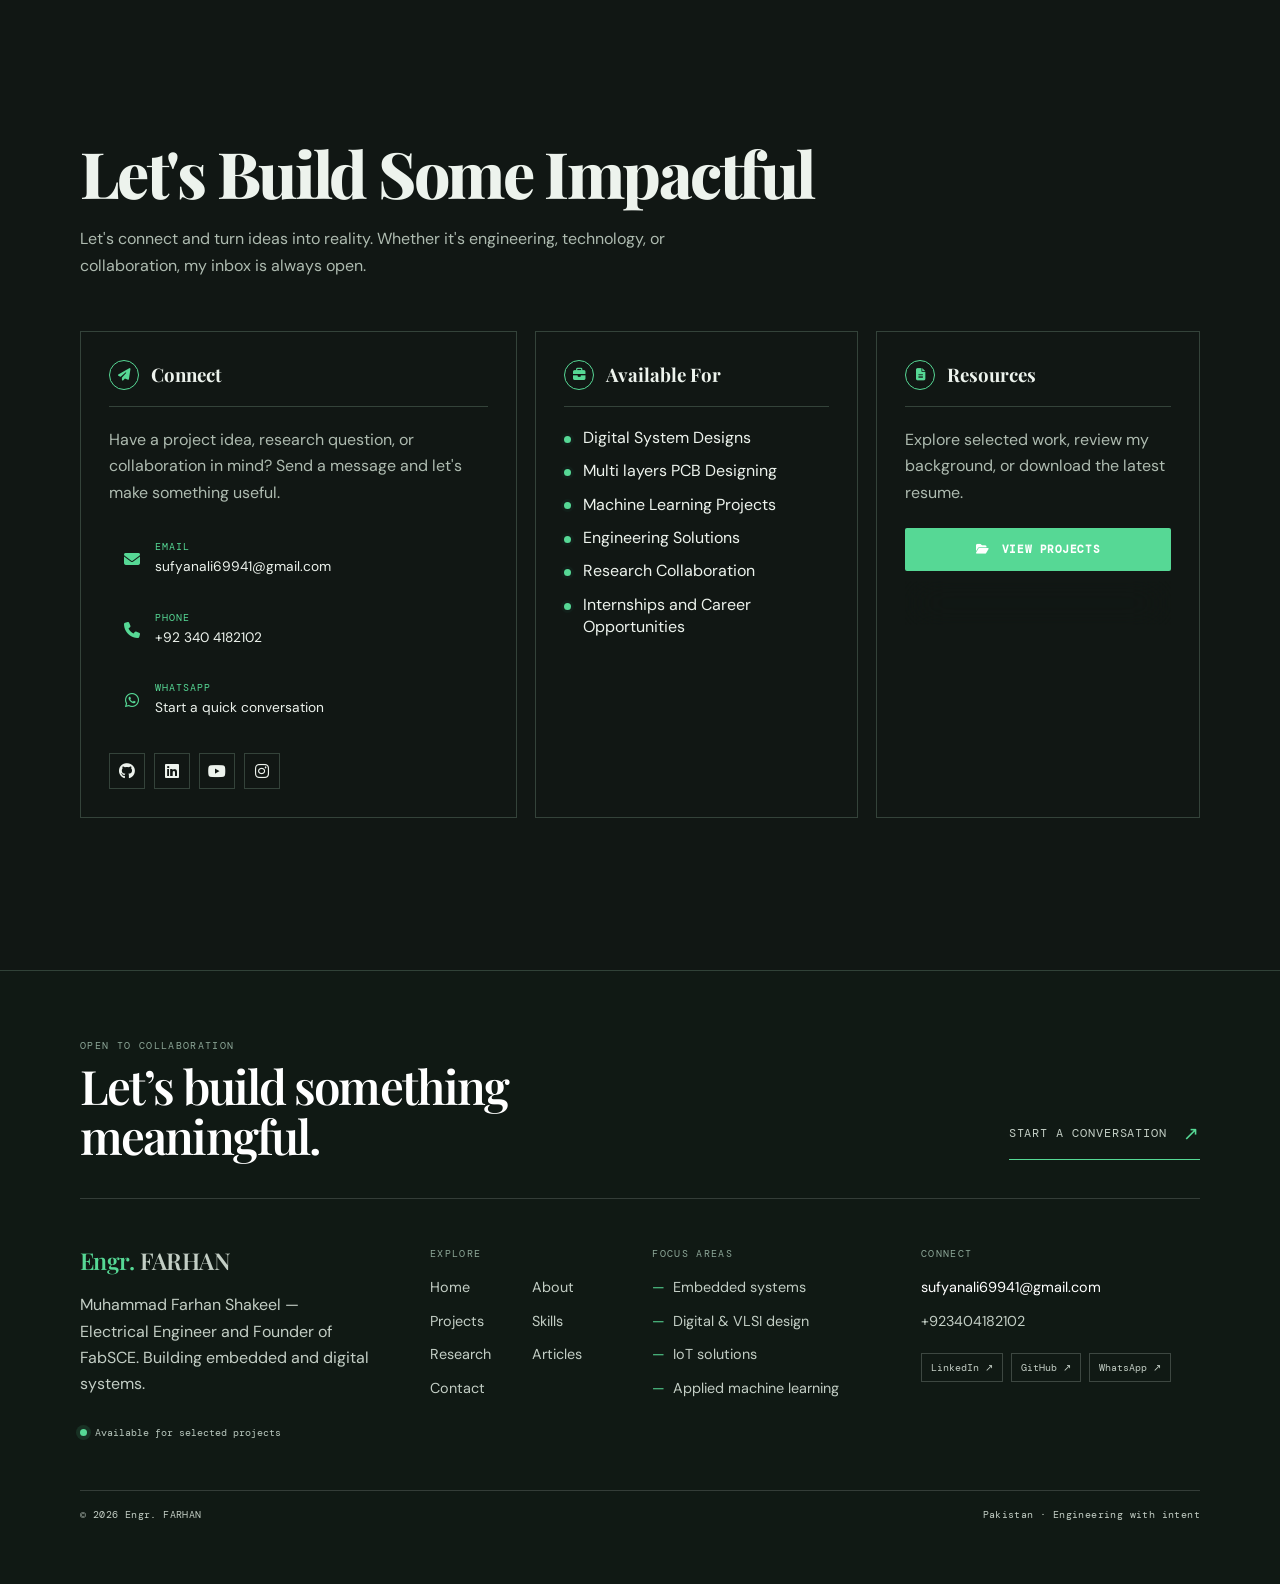
==== commit 9858ef83: "Done" ====
--- a/index.html
+++ b/index.html
@@ -305,18 +305,43 @@
 
 </section>
 <section id="profile" aria-labelledby="profile-heading">
-    <div class="container">
-        <div class="section-title">
-            <h2 id="profile-heading">Who is Muhammad Farhan Shakeel?</h2>
-            <p>Muhammad Farhan Shakeel is an electrical engineer and the founder of FabSCE.
-                He studies Electrical Engineering at the University of Engineering and Technology, Lahore,
-                and works on circuits, PCB design, digital systems, and embedded solutions.</p>
-        </div>
-        <div class="section-title">
-            <h2>Who is the founder of FabSCE?</h2>
-            <p>FabSCE was founded by Muhammad Farhan Shakeel.
-                <a href="about.html">Read more about his background</a> or
-                <a href="projects.html">explore his engineering projects</a>.</p>
+    <div class="container engineering-spotlight">
+        <div class="engineering-copy">
+            <span class="engineering-eyebrow">Circuits · Code · Curiosity</span>
+            <h2 id="profile-heading">Building toward VLSI.</h2>
+            <p>From circuit boards to chip architecture, I’m exploring how ideas become hardware.
+                As an Electrical Engineering student at
+                <a href="https://uet.edu.pk/" target="_blank" rel="noopener noreferrer">UET Lahore</a>,
+                I’m working toward a career in VLSI and digital design.</p>
+            <ul class="engineering-topics" aria-label="Engineering interests">
+                <li>VLSI &amp; ASIC</li><li>RISC-V</li><li>PCB Design</li><li>Embedded Systems</li>
+            </ul>
+            <div class="engineering-links">
+                <a href="projects.html">Explore my work <span aria-hidden="true">↗</span></a>
+                <a href="about.html">More about me <span aria-hidden="true">→</span></a>
+            </div>
+        </div>
+        <div class="chip-illustration" aria-hidden="true">
+            <span class="chip-caption">AN IDEA TAKES SHAPE</span>
+            <svg viewBox="0 0 400 280" fill="none" focusable="false">
+                <g class="chip-traces">
+                    <path d="M0 65H85L125 105H150 M0 140H150 M0 215H85L125 175H150
+                             M400 65H315L275 105H250 M400 140H250 M400 215H315L275 175H250
+                             M170 0V55L185 70V90 M230 0V55L215 70V90
+                             M170 280V225L185 210V190 M230 280V225L215 210V190"/>
+                </g>
+                <g class="chip-signals">
+                    <path d="M0 140H150 M250 140H400"/>
+                    <path d="M170 0V55L185 70V90 M215 190V210L230 225V280"/>
+                </g>
+                <rect class="chip-package" x="140" y="80" width="120" height="120" rx="12"/>
+                <rect class="chip-core" x="155" y="95" width="90" height="90" rx="5"/>
+                <path class="chip-traces" d="M168 108H232V172H168Z M168 122H232 M168 158H232 M181 108V172 M219 108V172"/>
+                <rect class="chip-package" x="175" y="126" width="50" height="28" rx="3"/>
+                <text x="200" y="144" text-anchor="middle" class="chip-label">VLSI</text>
+                <g class="chip-nodes"><circle cx="85" cy="65" r="4"/><circle cx="85" cy="215" r="4"/><circle cx="315" cy="65" r="4"/><circle cx="315" cy="215" r="4"/></g>
+            </svg>
+            <span class="chip-caption chip-caption-bottom">DESIGN / BUILD / REFINE</span>
         </div>
     </div>
 </section>
--- a/assets/css/reference-theme.css
+++ b/assets/css/reference-theme.css
@@ -722,3 +722,36 @@
     .projects-grid .project-info strong, .projects-grid .project-info small { display:block; }
     .projects-grid .btn-primary { padding:10px 6px; font-size:.65rem; text-align:center; white-space:normal; }
 }
+
+/* Homepage engineering illustration: vector artwork, no additional downloads. */
+.engineering-spotlight { display:grid; grid-template-columns:1.15fr 1fr; gap:40px; align-items:center; border-top:1px solid var(--line); padding-top:32px; }
+.engineering-copy { min-width:0; }
+.engineering-eyebrow { color:var(--green); font:.68rem var(--mono); text-transform:uppercase; letter-spacing:.1em; }
+.engineering-copy h2 { font-size:clamp(2rem, 4vw, 3.4rem); margin:16px 0; }
+.engineering-copy p { margin:0; max-width:580px; font-size:.96rem; }
+.engineering-copy p a { color:var(--ink); text-decoration:underline; text-underline-offset:3px; }
+.engineering-topics { display:flex; flex-wrap:wrap; gap:8px; margin:20px 0; padding:0; list-style:none; }
+.engineering-topics li { padding:6px 10px; border:1px solid var(--line); color:var(--muted-ink); font:.7rem var(--mono); }
+.engineering-links { display:flex; flex-wrap:wrap; gap:12px 24px; }
+.engineering-links a { display:inline-flex; align-items:center; gap:10px; min-height:44px; color:var(--ink); font-size:.88rem; text-decoration:underline; text-underline-offset:5px; }
+.engineering-links a:hover { color:var(--green); }
+.chip-illustration { position:relative; min-width:0; overflow:hidden; border:1px solid var(--line); border-radius:12px; background:radial-gradient(ellipse at center, var(--green-soft), var(--paper) 72%); }
+.chip-illustration svg { display:block; width:100%; height:auto; margin:20px 0; }
+.chip-caption { position:absolute; top:16px; left:18px; color:var(--muted-ink); font:.58rem var(--mono); letter-spacing:.14em; }
+.chip-caption-bottom { top:auto; bottom:16px; }
+.chip-traces { stroke:var(--green); stroke-width:1; opacity:.45; }
+.chip-signals { stroke:var(--green); stroke-width:2; stroke-dasharray:12 170; animation:chip-flow 7s linear infinite; }
+.chip-package { fill:var(--paper); stroke:var(--green); stroke-width:1.5; }
+.chip-core { fill:var(--green-soft); stroke:var(--line); }
+.chip-label { fill:var(--ink); font:12px var(--mono); letter-spacing:1px; }
+.chip-nodes { fill:var(--green); }
+@keyframes chip-flow { to { stroke-dashoffset:-364; } }
+@media (max-width:768px) {
+    .engineering-spotlight { grid-template-columns:minmax(0, 1fr); gap:22px; padding-top:24px; }
+    .engineering-copy h2 { font-size:clamp(1.9rem, 7vw, 2.5rem); }
+    .chip-illustration { width:100%; max-width:440px; justify-self:center; }
+    .chip-illustration svg { max-height:220px; margin:12px 0; }
+}
+@media (prefers-reduced-motion:reduce) {
+    .chip-signals { animation:none; }
+}
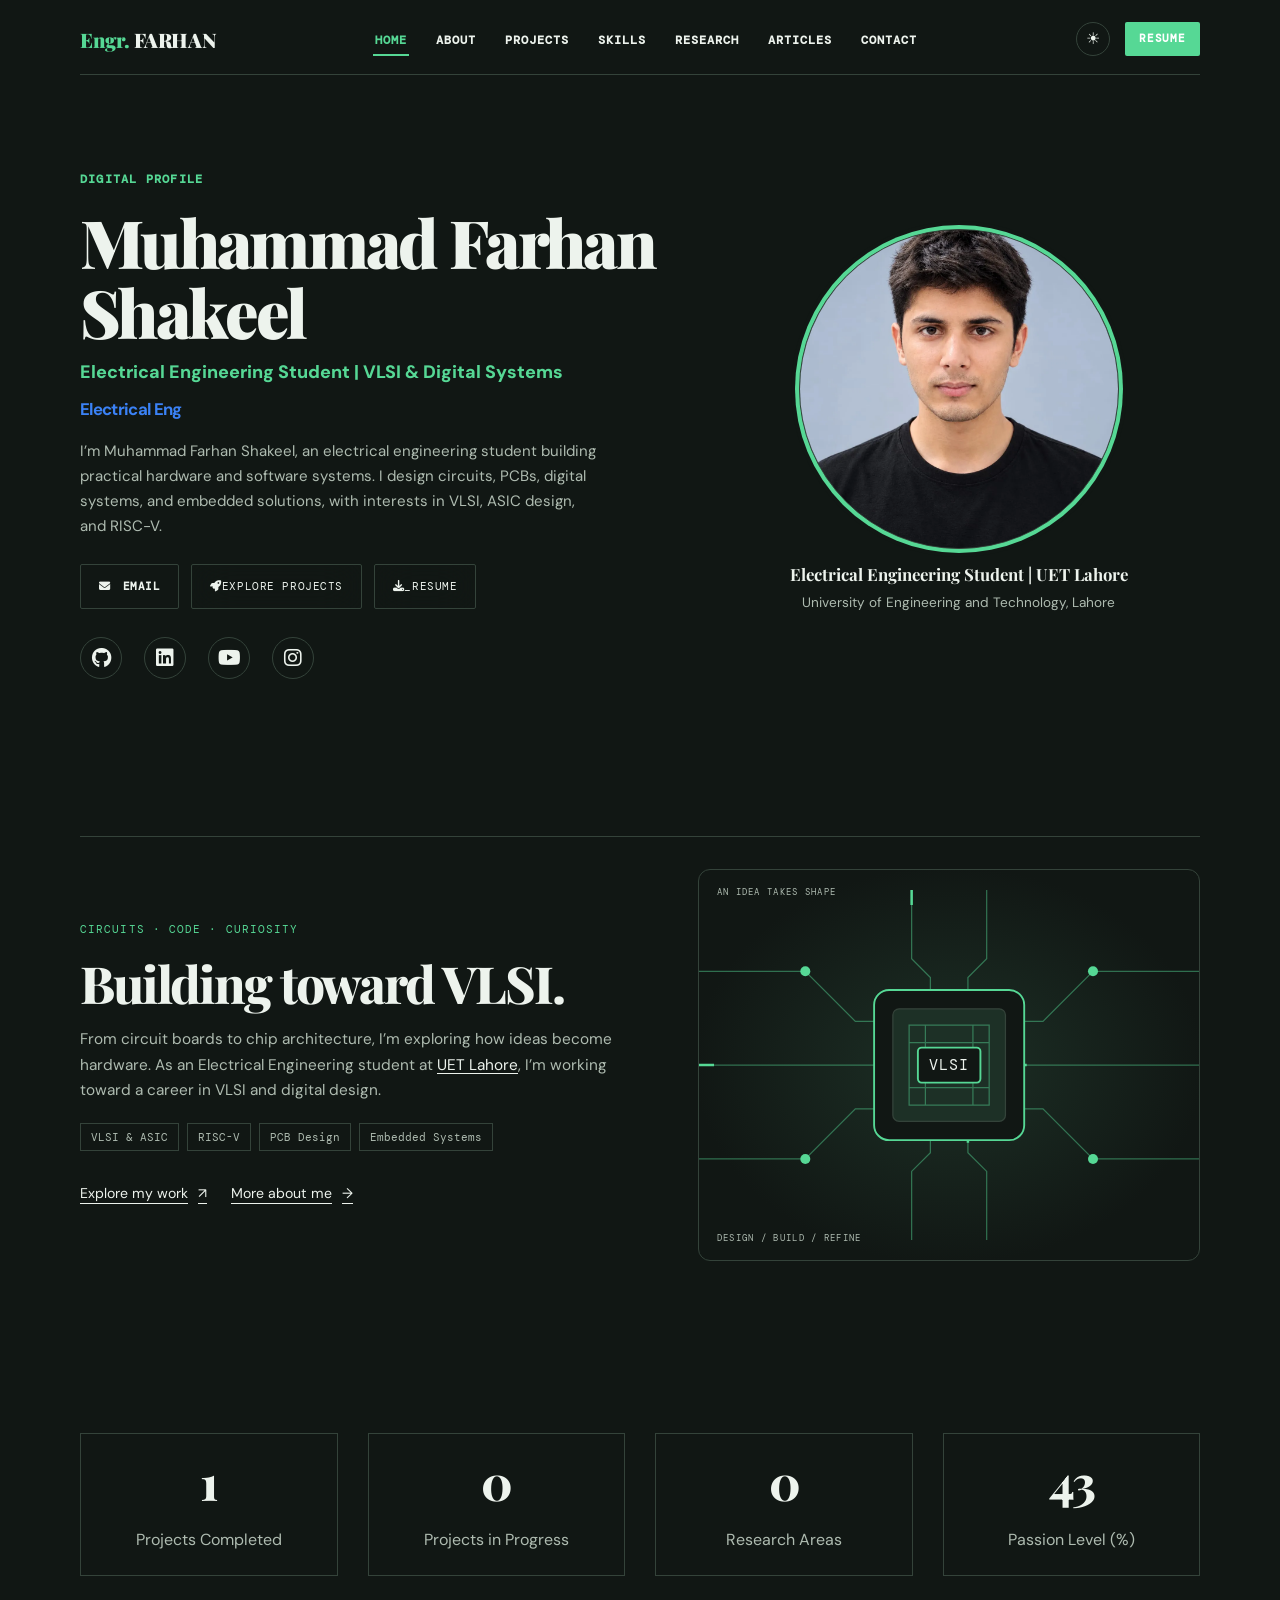
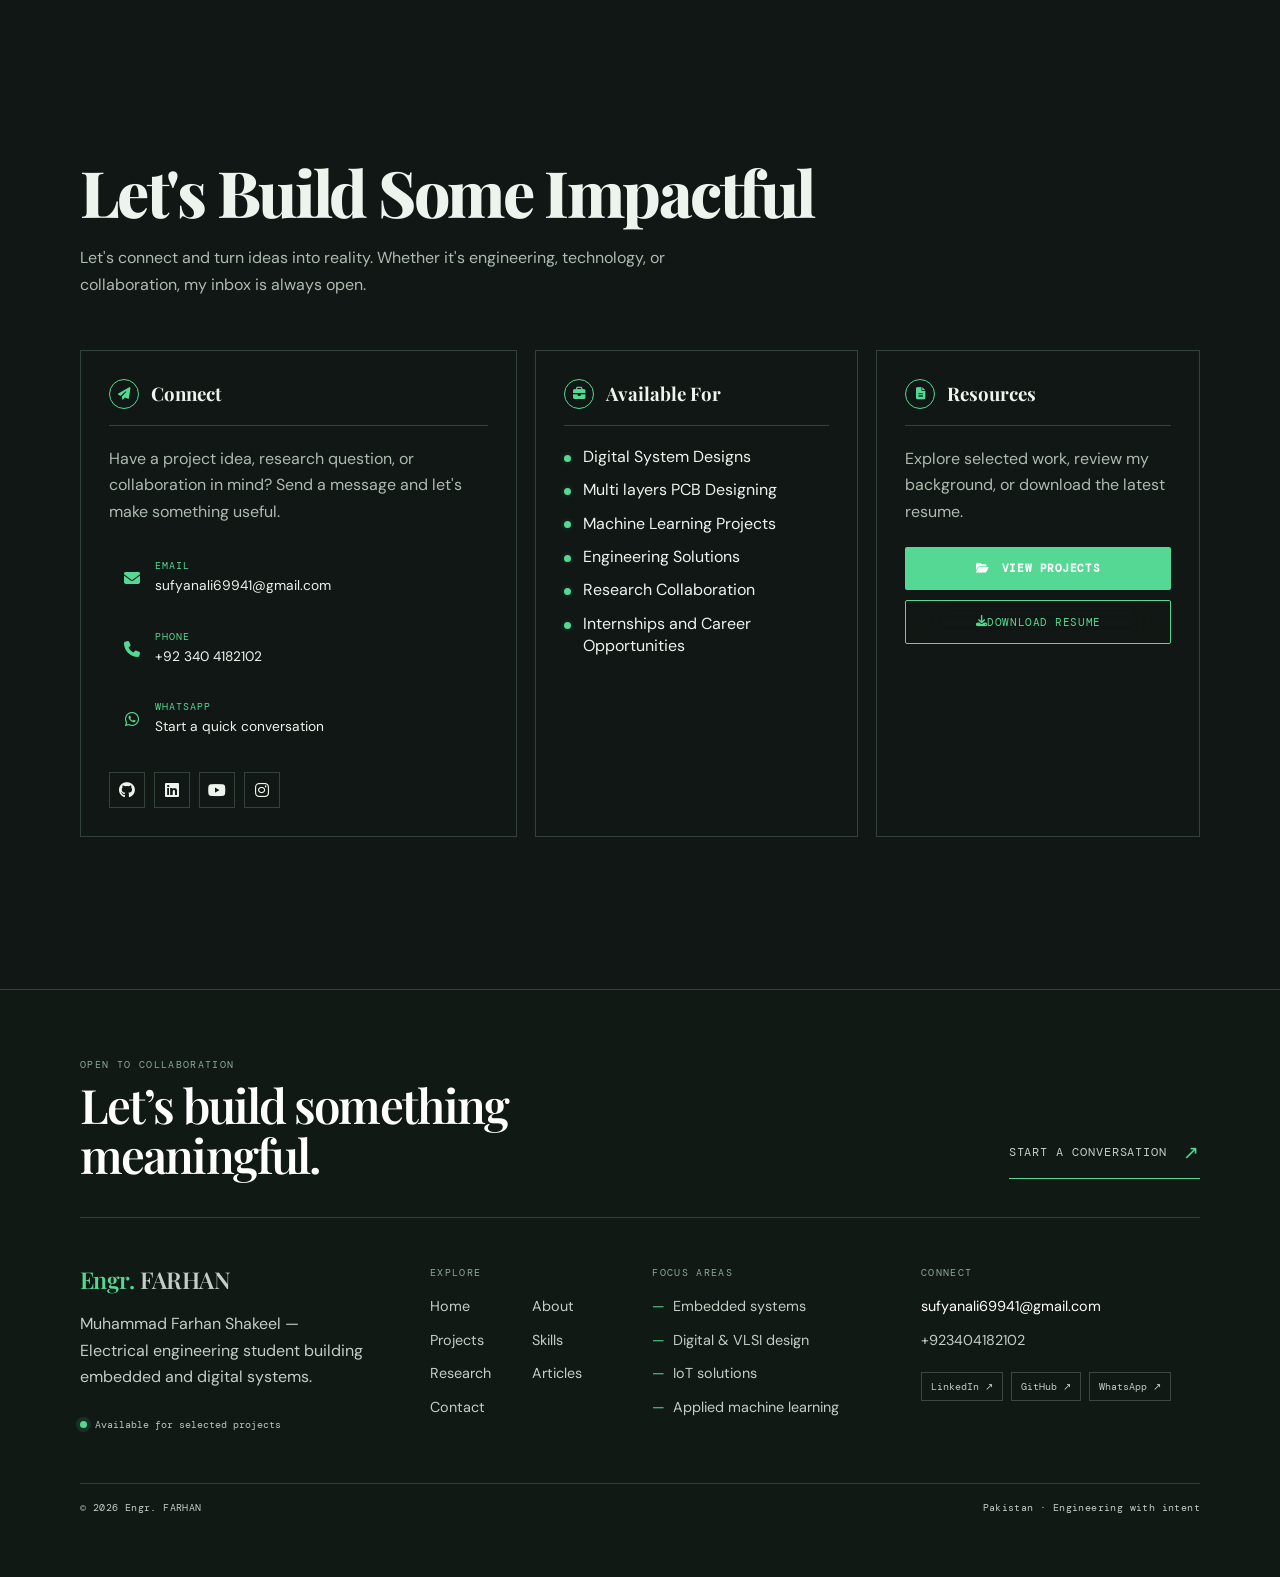
==== commit f58bbd8d: "Done" ====
--- a/index.html
+++ b/index.html
@@ -17,17 +17,17 @@
     <meta name="viewport"
           content="width=device-width, initial-scale=1.0">
 
-    <title>Muhammad Farhan Shakeel | Founder of FabSCE | Electrical Engineer</title>
-    <meta name="description" content="Muhammad Farhan Shakeel is the founder of FabSCE and an electrical engineer focused on VLSI, digital systems, embedded systems, and PCB design.">
+    <title>Muhammad Farhan Shakeel | Electrical Engineering Portfolio</title>
+    <meta name="description" content="Muhammad Farhan Shakeel is an electrical engineering student focused on VLSI, digital systems, embedded systems, and PCB design.">
     <meta name="author" content="Muhammad Farhan Shakeel">
     <meta name="robots" content="index, follow, max-image-preview:large">
     <meta property="og:type" content="profile">
     <meta property="og:site_name" content="Muhammad Farhan Shakeel">
-    <meta property="og:title" content="Muhammad Farhan Shakeel | Founder of FabSCE | Electrical Engineer">
-    <meta property="og:description" content="Muhammad Farhan Shakeel is the founder of FabSCE and an electrical engineer focused on VLSI, digital systems, embedded systems, and PCB design.">
+    <meta property="og:title" content="Muhammad Farhan Shakeel | Electrical Engineering Portfolio">
+    <meta property="og:description" content="Electrical engineering portfolio featuring VLSI, digital systems, embedded systems, and PCB design work.">
     <meta name="twitter:card" content="summary_large_image">
-    <meta name="twitter:title" content="Muhammad Farhan Shakeel | Founder of FabSCE | Electrical Engineer">
-    <meta name="twitter:description" content="Muhammad Farhan Shakeel is the founder of FabSCE and an electrical engineer focused on VLSI, digital systems, embedded systems, and PCB design.">
+    <meta name="twitter:title" content="Muhammad Farhan Shakeel | Electrical Engineering Portfolio">
+    <meta name="twitter:description" content="Electrical engineering portfolio featuring VLSI, digital systems, embedded systems, and PCB design work.">
 
 
     <!-- Fonts -->
@@ -69,7 +69,7 @@
         "@id": "https://farhanshakeel-ee.netlify.app/#person"
       },
       "url": "https://farhanshakeel-ee.netlify.app/",
-      "name": "Muhammad Farhan Shakeel | Founder of FabSCE | Electrical Engineer",
+      "name": "Muhammad Farhan Shakeel | Electrical Engineering Portfolio",
       "isPartOf": {
         "@id": "https://farhanshakeel-ee.netlify.app/#website"
       }
@@ -80,7 +80,7 @@
       "name": "Muhammad Farhan Shakeel",
       "alternateName": "Farhan Shakeel",
       "jobTitle": "Electrical Engineer",
-      "description": "Muhammad Farhan Shakeel is the founder of FabSCE and an electrical engineer focused on VLSI, digital systems, embedded systems, and PCB design.",
+      "description": "Muhammad Farhan Shakeel is an electrical engineering student focused on VLSI, digital systems, embedded systems, and PCB design.",
       "sameAs": [
         "https://github.com/farhan-shakeel-ee",
         "https://www.linkedin.com/in/farhanshakeel-ee/"
@@ -92,19 +92,8 @@
         "Embedded Systems",
         "Digital Systems"
       ],
-      "affiliation": {
-        "@id": "https://farhanshakeel-ee.netlify.app/#fabsce"
-      },
       "url": "https://farhanshakeel-ee.netlify.app/",
       "image": "https://farhanshakeel-ee.netlify.app/assets/images/profile/profile.webp"
-    },
-    {
-      "@type": "Organization",
-      "@id": "https://farhanshakeel-ee.netlify.app/#fabsce",
-      "name": "FabSCE",
-      "founder": {
-        "@id": "https://farhanshakeel-ee.netlify.app/#person"
-      }
     },
     {
       "@type": "WebSite",
@@ -121,9 +110,9 @@
     <link rel="canonical" href="https://farhanshakeel-ee.netlify.app/">
     <meta property="og:url" content="https://farhanshakeel-ee.netlify.app/">
     <meta property="og:image" content="https://farhanshakeel-ee.netlify.app/assets/images/profile/profile.webp">
-    <meta property="og:image:alt" content="Muhammad Farhan Shakeel, founder of FabSCE">
+    <meta property="og:image:alt" content="Muhammad Farhan Shakeel, electrical engineering portfolio">
     <meta name="twitter:image" content="https://farhanshakeel-ee.netlify.app/assets/images/profile/profile.webp">
-    <meta name="twitter:image:alt" content="Muhammad Farhan Shakeel, founder of FabSCE">
+    <meta name="twitter:image:alt" content="Muhammad Farhan Shakeel, electrical engineering portfolio">
 </head>
 
 <body class="home-page">
@@ -224,13 +213,13 @@
             <h1>Muhammad Farhan Shakeel</h1>
 
             <p class="hero-intro">
-                <span class="hero-identity">Electrical Engineer | Founder of FabSCE</span>
+                <span class="hero-identity">Electrical Engineering Student | VLSI &amp; Digital Systems</span>
             </p>
 
             <h2 class="typing-text">Electrical Engineer</h2>
 
             <p class="hero-description">
-                I’m Muhammad Farhan Shakeel, an electrical engineer and the founder of FabSCE.
+                I’m Muhammad Farhan Shakeel, an electrical engineering student building practical hardware and software systems.
                 I design circuits, PCBs, digital systems, and embedded solutions,
                 with interests in VLSI, ASIC design, and RISC-V.
             </p>
@@ -286,7 +275,7 @@
             <div class="profile-card">
 
                 <img src="assets/images/profile/profile.webp"
-                     alt="Muhammad Farhan Shakeel, electrical engineer and founder of FabSCE"
+                     alt="Muhammad Farhan Shakeel, electrical engineering student"
                      width="1086" height="1448"
                      fetchpriority="high"
                      loading="eager"
@@ -295,7 +284,7 @@
             </div>
 
             <div class="profile-caption">
-                <strong>Electrical Engineer | Founder of FabSCE</strong>
+                <strong>Electrical Engineering Student | UET Lahore</strong>
                 <span>University of Engineering and Technology, Lahore</span>
             </div>
 
@@ -508,7 +497,7 @@
 
         <div class="container">
             <p style="margin: 0;">
-                © 2026 Muhammad Farhan Shakeel. Crafted for innovation, engineering, and impactful technology-----FabSCE.
+                © 2026 Muhammad Farhan Shakeel. Built to showcase engineering work, research, and technical projects.
             </p>
         </div>
 
--- a/assets/css/reference-theme.css
+++ b/assets/css/reference-theme.css
@@ -41,6 +41,7 @@
     color: var(--ink) !important;
     font-family: var(--sans) !important;
     line-height: 1.65;
+    padding-top: 94px;
     opacity: 1;
     transform: none;
     animation: none;
@@ -53,8 +54,9 @@
 body::before, body::after, .background-animation, #particles, #loader, .progress-bar { display:none !important; }
 .container { width:min(1120px, calc(100% - 48px)); max-width:none; margin:auto; }
 header {
-    position:relative !important; top:auto !important; left:auto !important; transform:none !important;
-    width:auto !important; padding:22px 0 0; z-index:10;
+    position:fixed !important; top:0 !important; left:0 !important; transform:none !important;
+    width:100% !important; padding:22px 0 0; z-index:1000;
+    background:var(--paper);
 }
 .navbar {
     width:min(1120px, calc(100% - 48px)); margin:auto; padding:0 0 18px;
@@ -358,6 +360,7 @@
     .profile-card { width:min(340px, 100%); }
 }
 @media (max-width:768px) {
+    body { padding-top:78px; }
     .container, .navbar { width:calc(100% - 32px); }
     header { padding-top:16px; }
     .nav-links { display:none; }
@@ -740,7 +743,7 @@
 .chip-caption { position:absolute; top:16px; left:18px; color:var(--muted-ink); font:.58rem var(--mono); letter-spacing:.14em; }
 .chip-caption-bottom { top:auto; bottom:16px; }
 .chip-traces { stroke:var(--green); stroke-width:1; opacity:.45; }
-.chip-signals { stroke:var(--green); stroke-width:2; stroke-dasharray:12 170; animation:chip-flow 7s linear infinite; }
+.chip-signals { stroke:var(--green); stroke-width:2; stroke-dasharray:12 170; animation:chip-flow 2.8s linear infinite; }
 .chip-package { fill:var(--paper); stroke:var(--green); stroke-width:1.5; }
 .chip-core { fill:var(--green-soft); stroke:var(--line); }
 .chip-label { fill:var(--ink); font:12px var(--mono); letter-spacing:1px; }
@@ -755,3 +758,59 @@
 @media (prefers-reduced-motion:reduce) {
     .chip-signals { animation:none; }
 }
+
+/* Research covers become compact, tap-friendly rows on phones. Full paper
+   summaries and keywords remain available on the linked detail page. */
+@media (max-width:600px) {
+    .research-grid { grid-template-columns:1fr; gap:8px; }
+    .research-grid .research-card {
+        display:grid;
+        grid-template-columns:38px minmax(0, 1fr) 36px;
+        grid-template-rows:auto auto;
+        column-gap:10px;
+        align-items:center;
+        min-height:78px;
+        padding:12px !important;
+    }
+    .research-grid .research-card .timeline-date {
+        grid-column:1;
+        grid-row:1 / span 2;
+        margin:0;
+        color:var(--green);
+        font:.72rem var(--mono);
+    }
+    .research-grid .research-card .article-meta {
+        grid-column:2;
+        grid-row:1;
+        margin:0;
+        font-size:.58rem;
+        line-height:1.3;
+    }
+    .research-grid .research-card h3 {
+        display:-webkit-box;
+        grid-column:2;
+        grid-row:2;
+        margin:4px 0 0;
+        overflow:hidden;
+        color:var(--ink);
+        font-size:1rem;
+        line-height:1.2;
+        -webkit-box-orient:vertical;
+        -webkit-line-clamp:2;
+    }
+    .research-grid .research-card p,
+    .research-grid .research-card ul { display:none; }
+    .research-grid .research-card .article-link {
+        display:grid;
+        grid-column:3;
+        grid-row:1 / span 2;
+        place-items:center;
+        width:36px;
+        min-height:44px;
+        margin:0;
+        padding:0;
+        color:var(--green);
+        font-size:0;
+    }
+    .research-grid .research-card .article-link span { font-size:1.25rem; }
+}
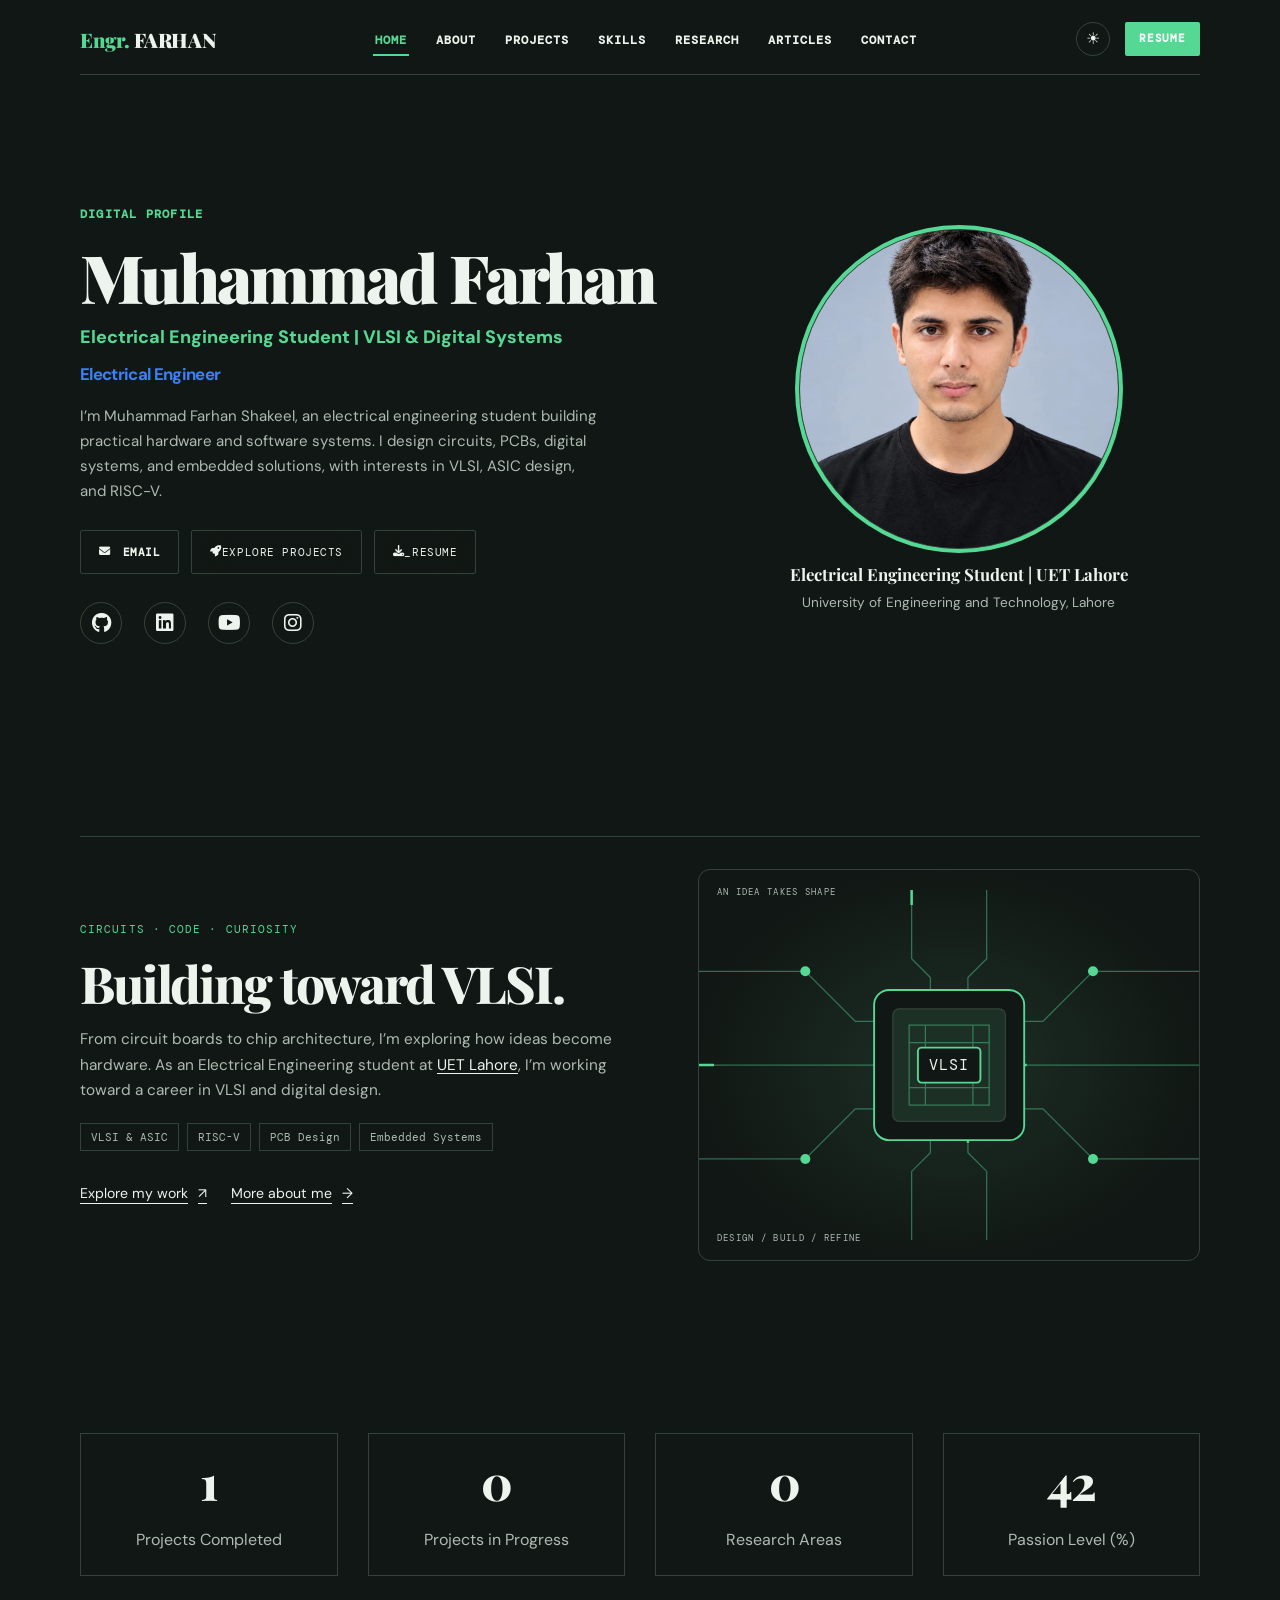
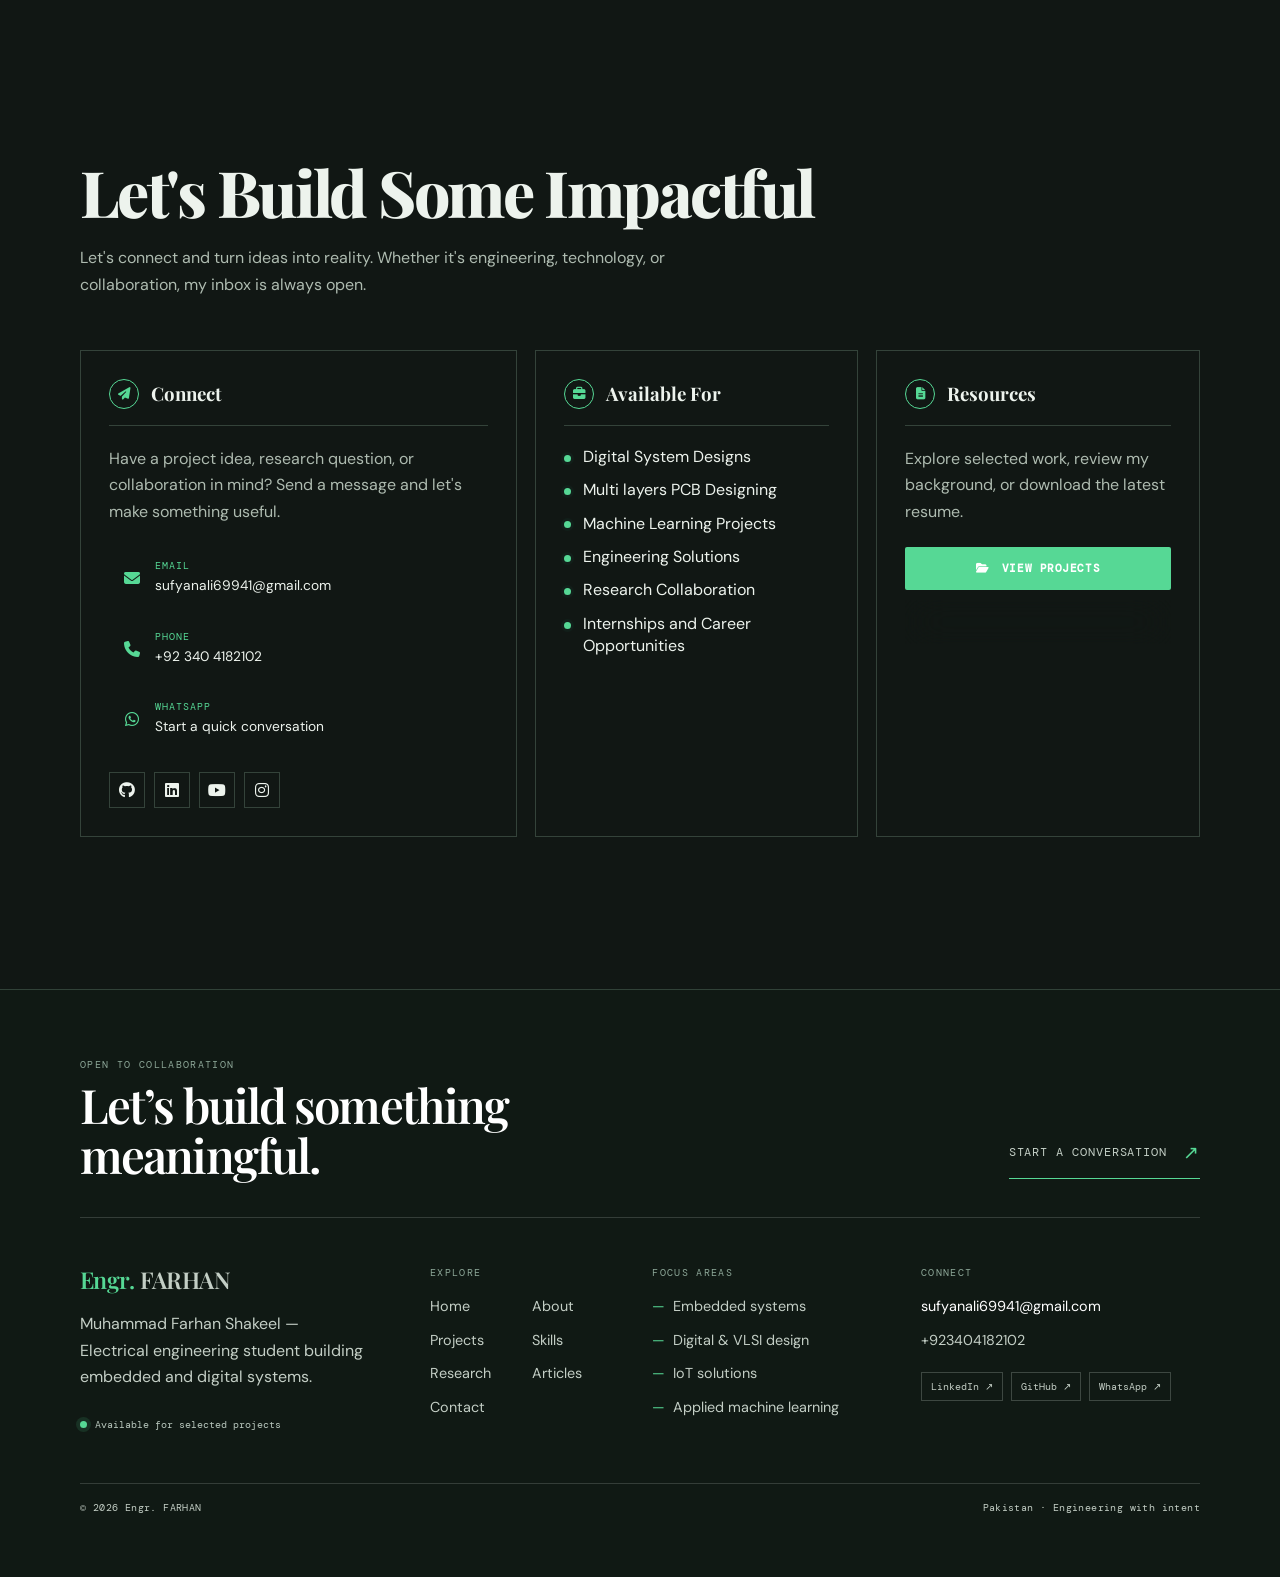
==== commit 5f77dc4a: "updated" ====
--- a/index.html
+++ b/index.html
@@ -210,7 +210,7 @@
 
             </div>
 
-            <h1>Muhammad Farhan Shakeel</h1>
+            <h1>Muhammad Farhan</h1>
 
             <p class="hero-intro">
                 <span class="hero-identity">Electrical Engineering Student | VLSI &amp; Digital Systems</span>
--- a/assets/css/reference-theme.css
+++ b/assets/css/reference-theme.css
@@ -313,6 +313,7 @@
 .pdf-theme-toggle:hover, .pdf-theme-toggle:focus-visible { background:var(--green); color:#fff; border-color:var(--green); outline:none; }
 .pdf-frame { width:100%; flex:1; min-height:calc(100vh - 150px); border:0; background:#fff; }
 .project-page #projectHero { min-height:0; padding:78px 0 58px !important; }
+.project-page .project-back { margin:0 0 28px; }
 .project-page #projectVideo { padding:28px 0 58px !important; }
 .project-page #projectVideo .section-title { margin-bottom:22px; }
 .project-video-frame { width:min(100%, 980px); margin:0 auto; border:1px solid var(--line); background:#000; }
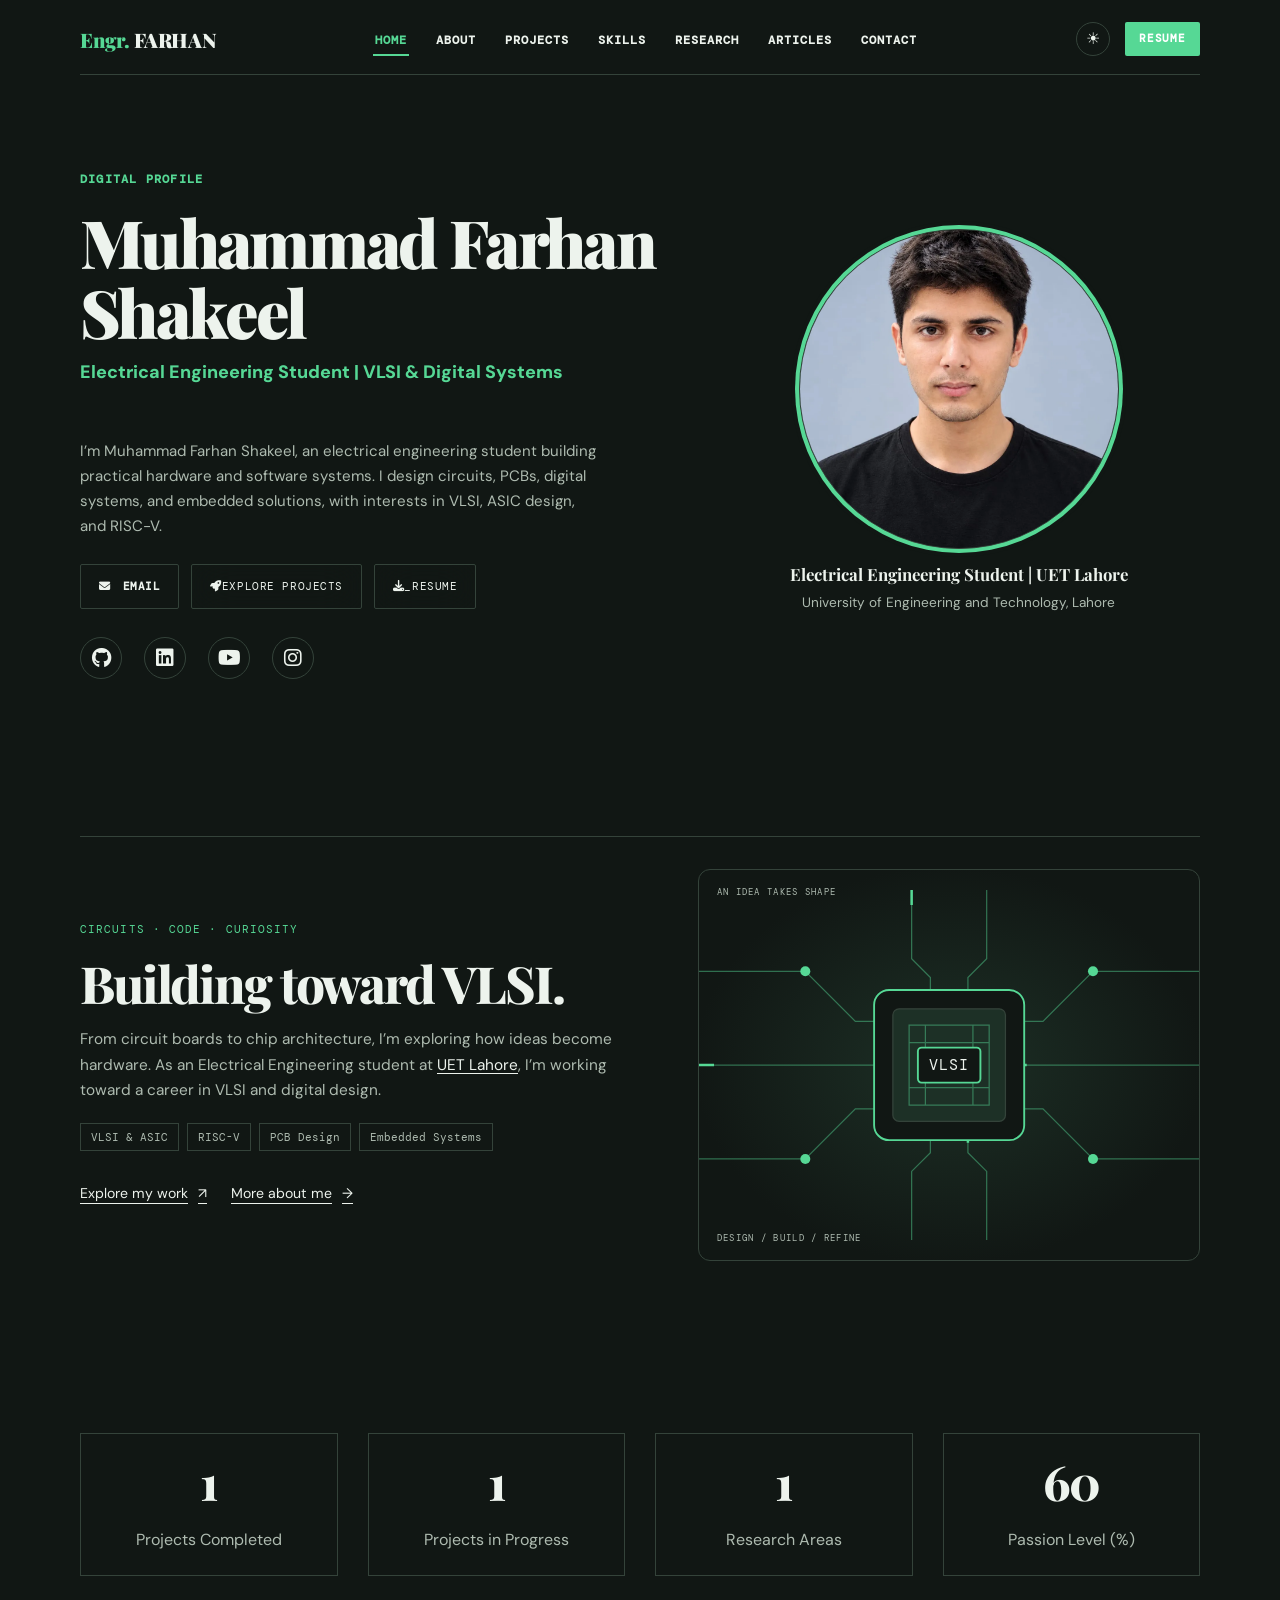
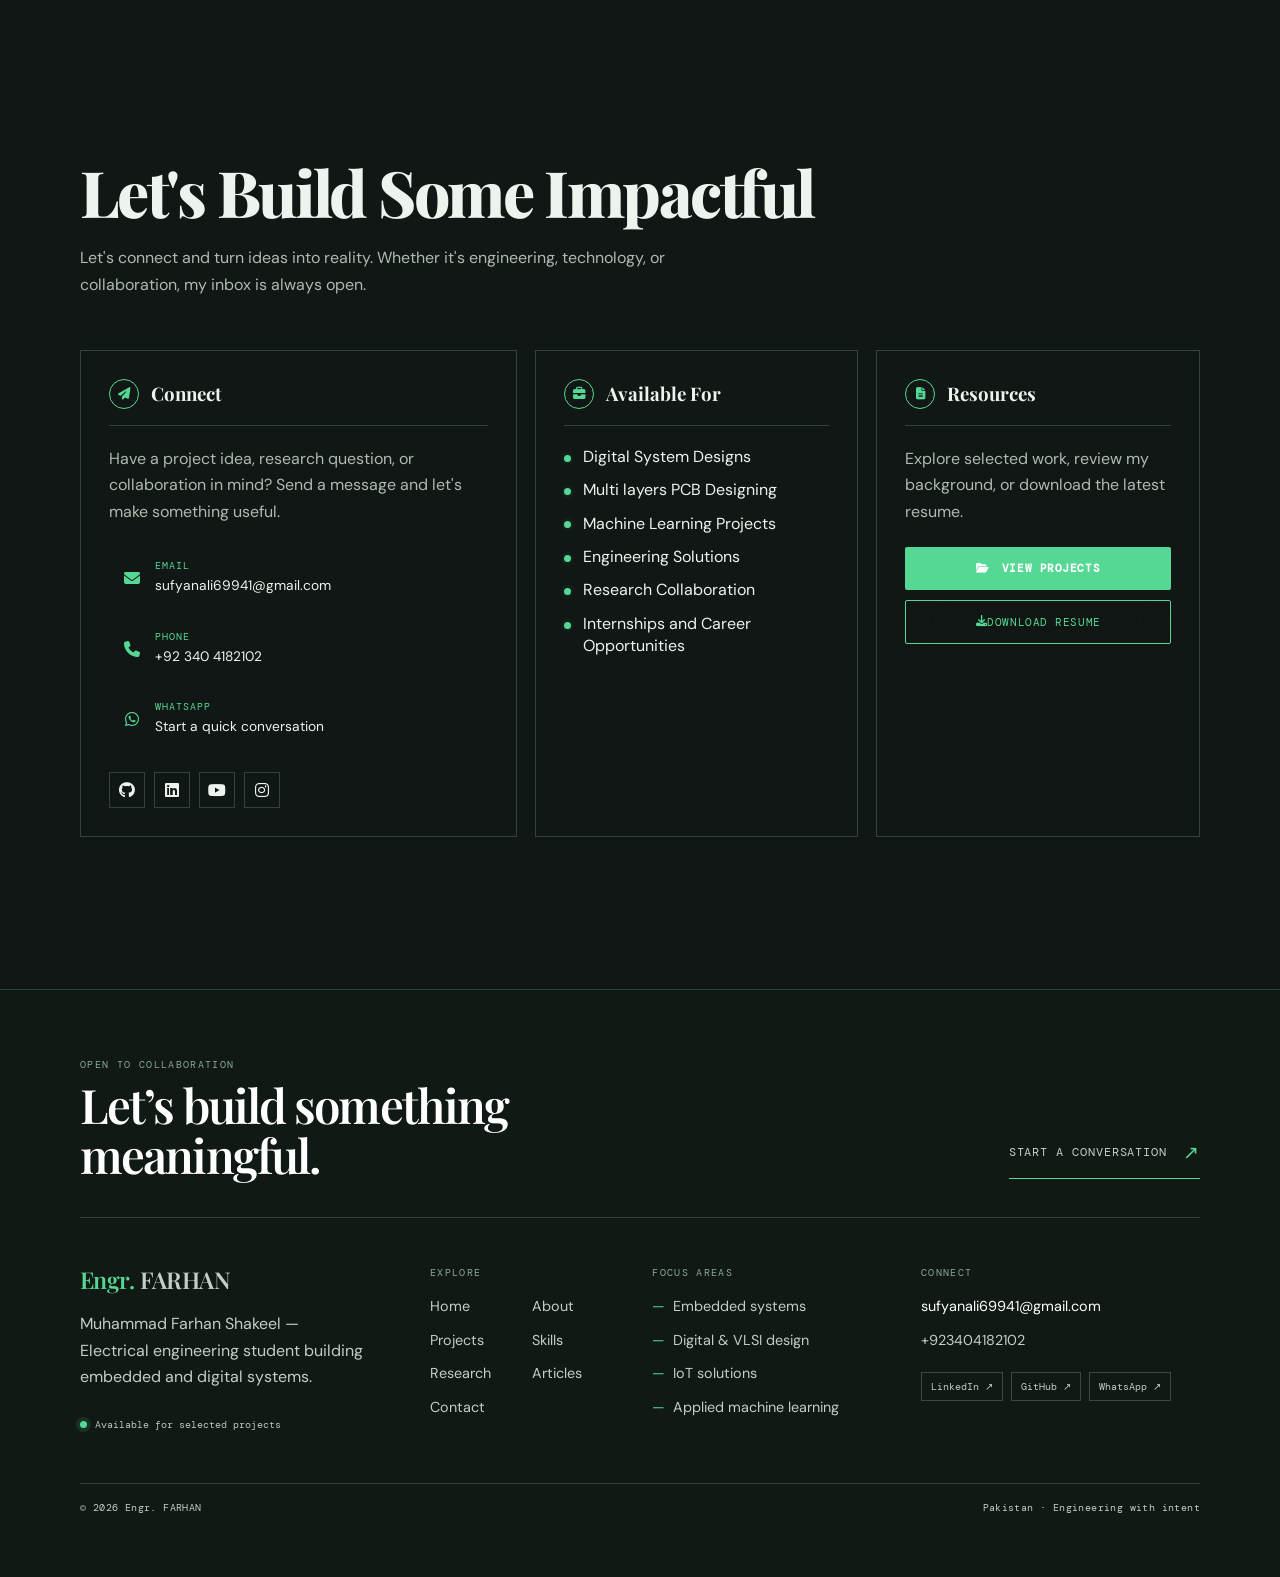
==== commit 2d5d4238: "updated" ====
--- a/index.html
+++ b/index.html
@@ -210,7 +210,7 @@
 
             </div>
 
-            <h1>Muhammad Farhan</h1>
+            <h1>Muhammad Farhan Shakeel</h1>
 
             <p class="hero-intro">
                 <span class="hero-identity">Electrical Engineering Student | VLSI &amp; Digital Systems</span>
